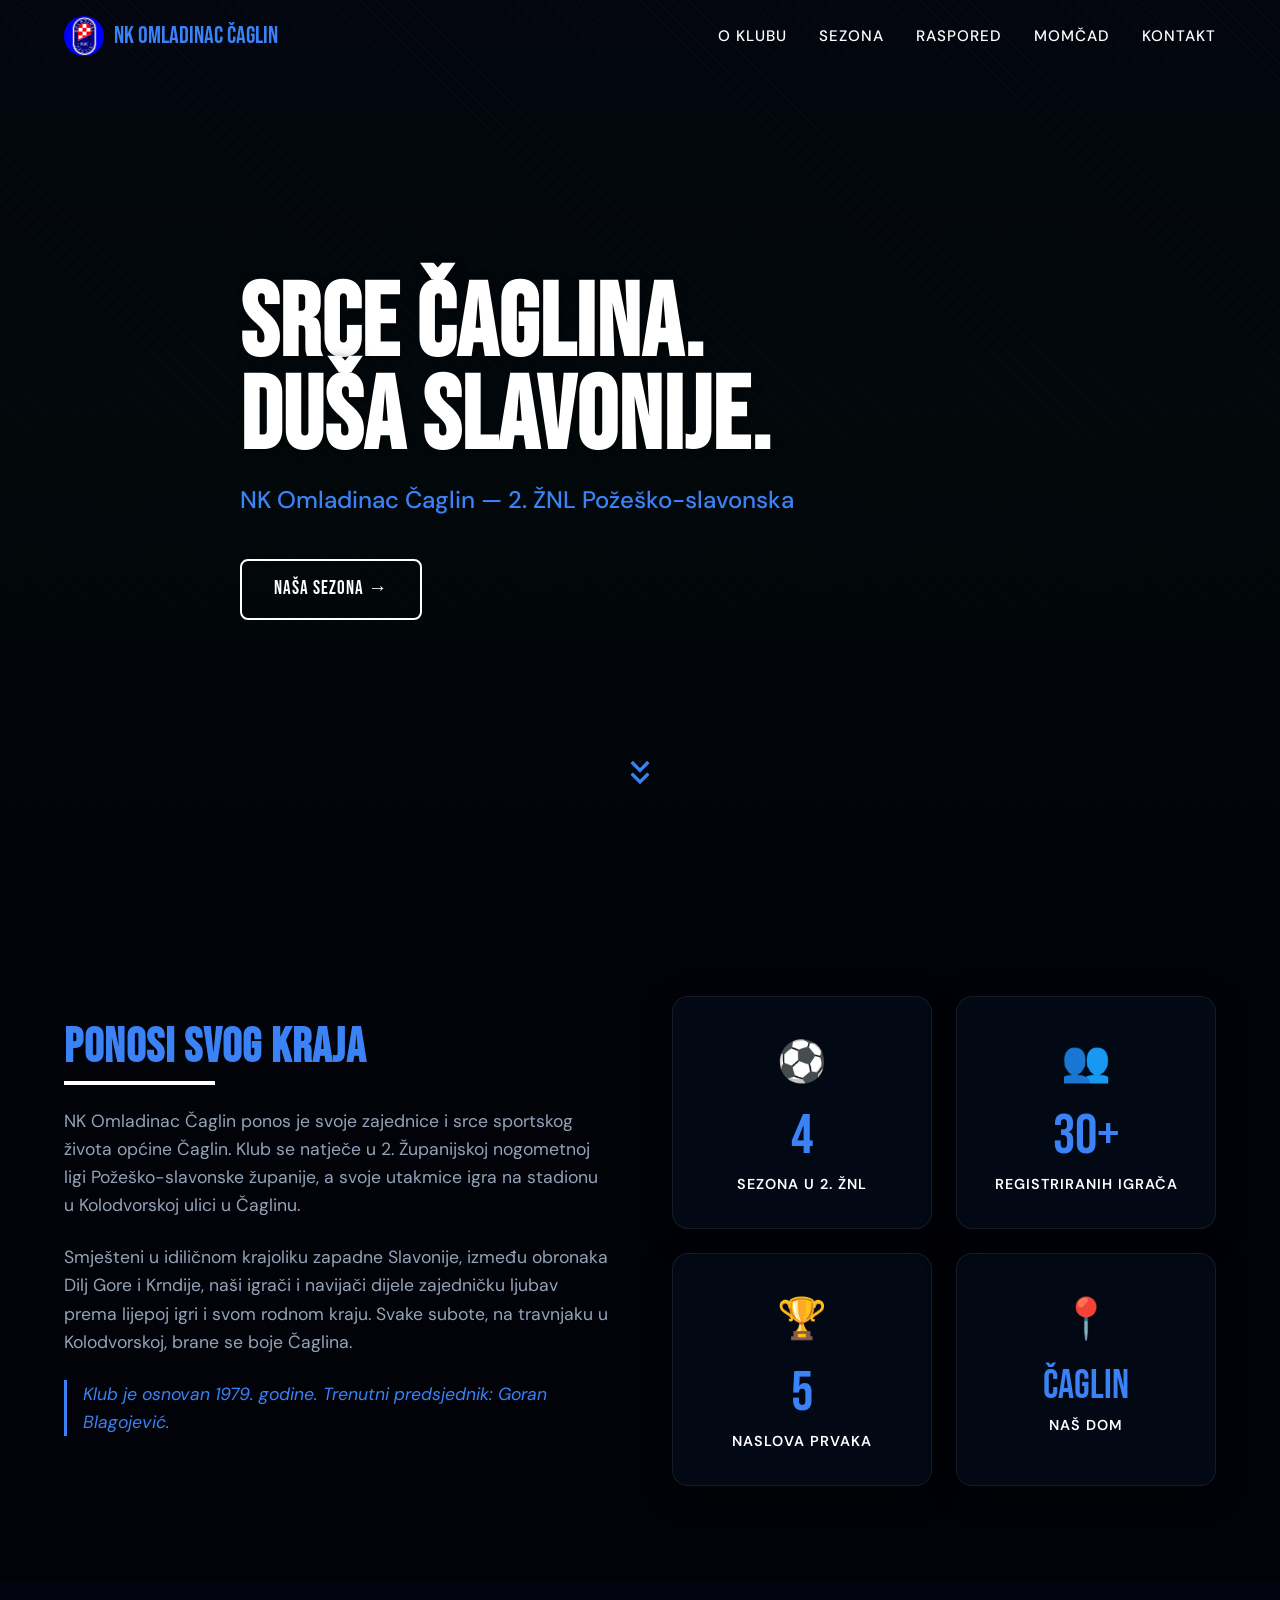
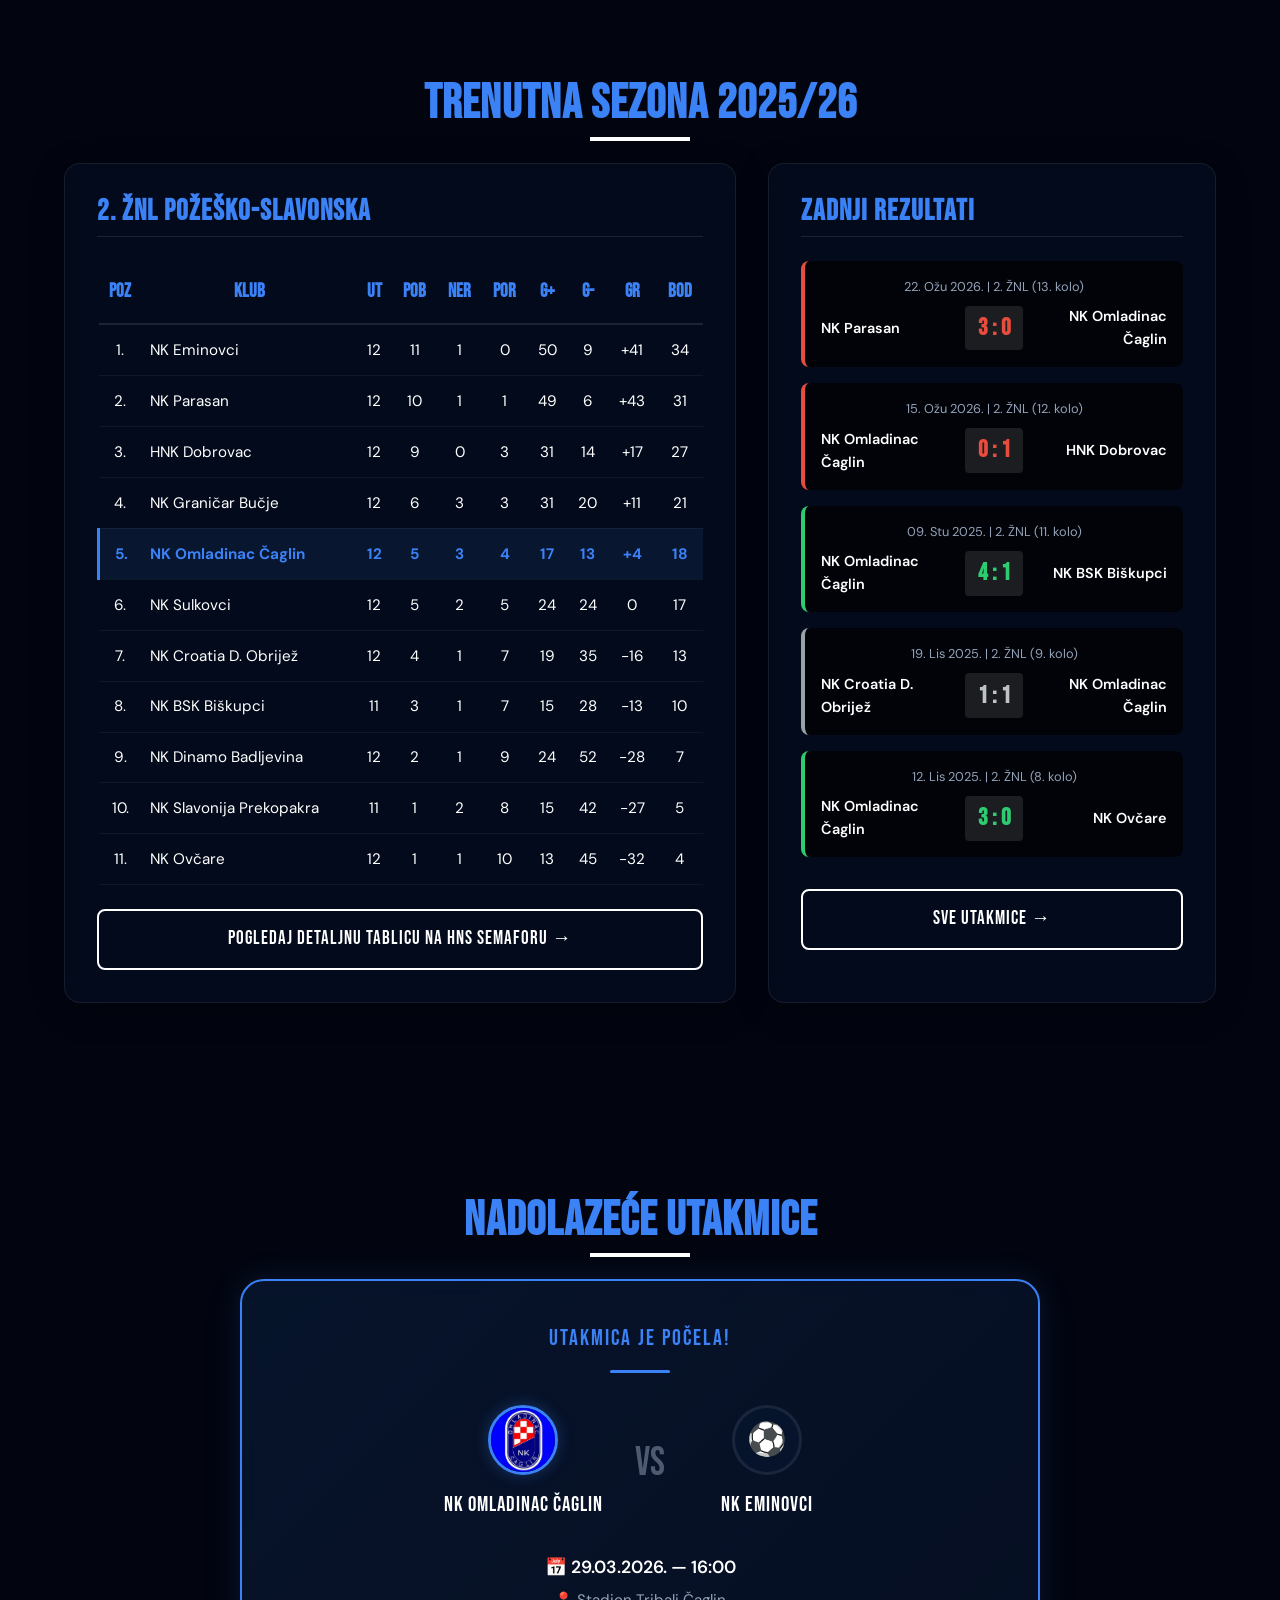
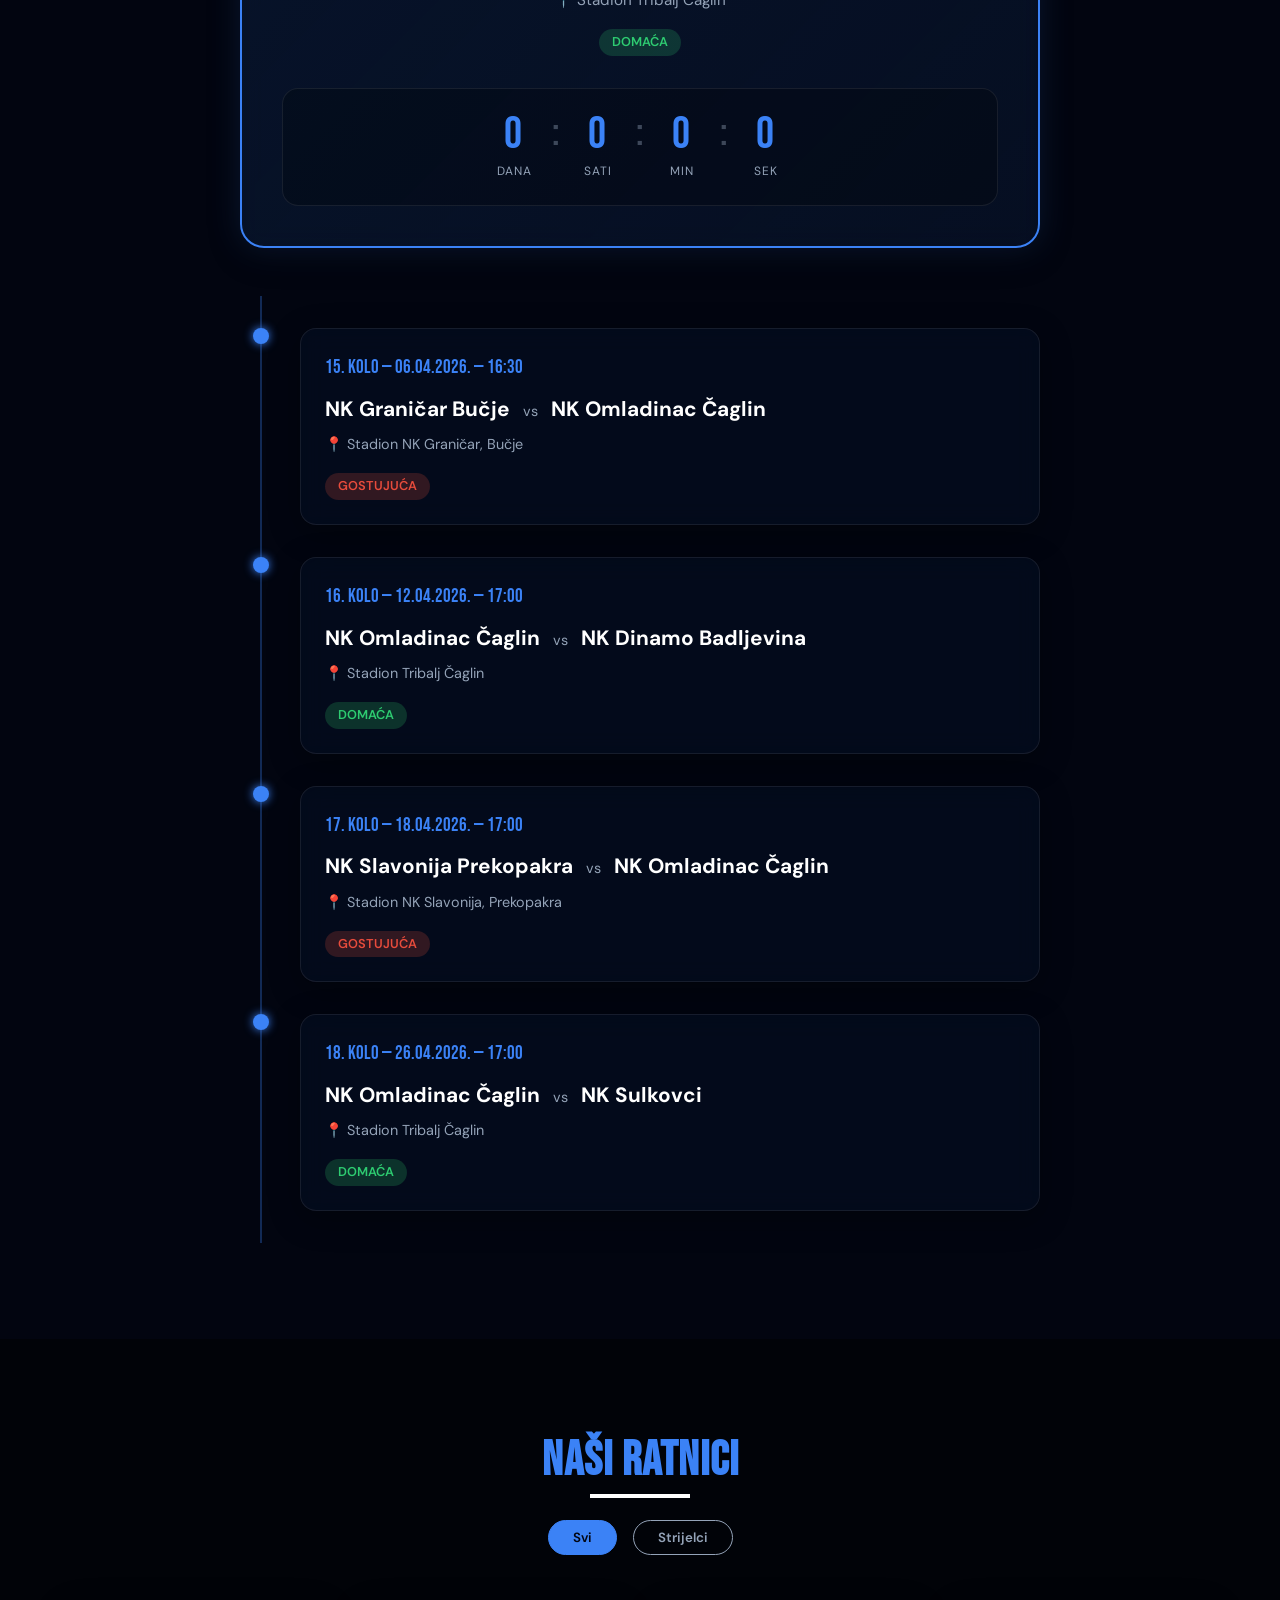
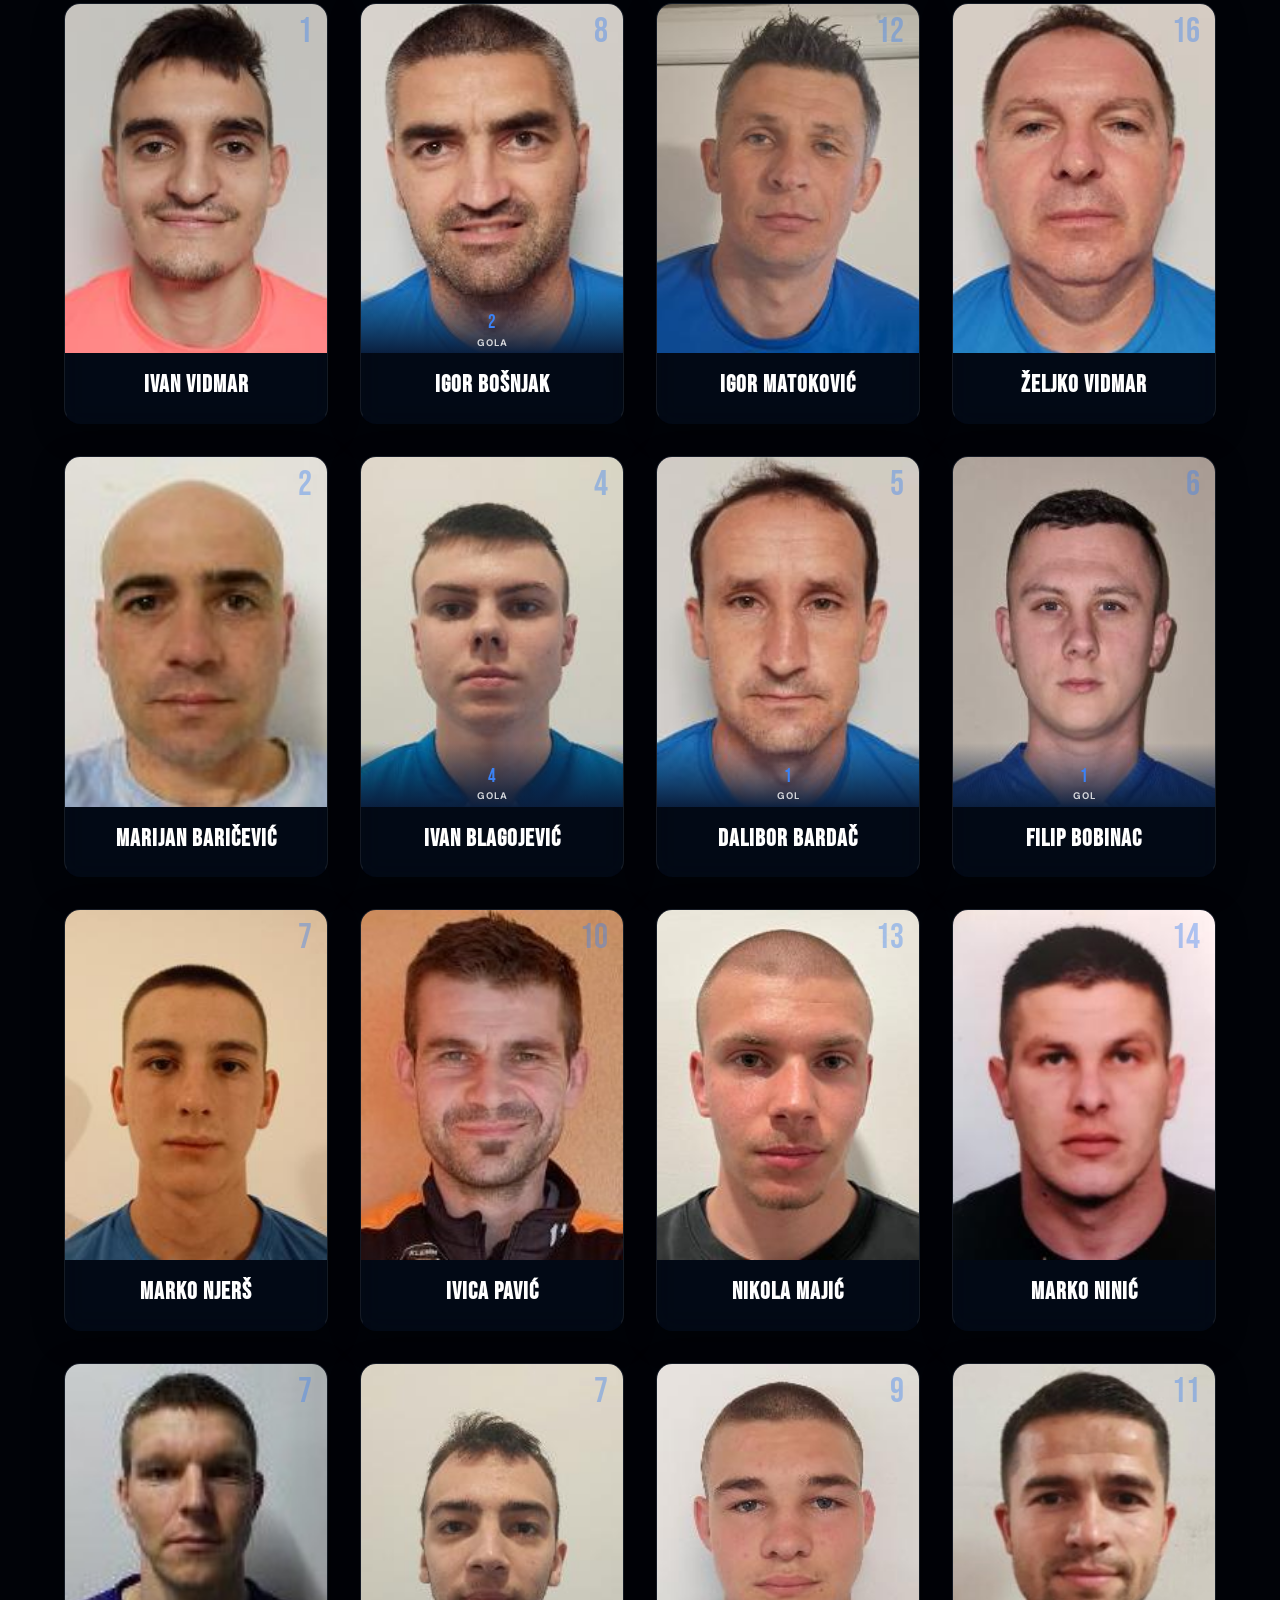
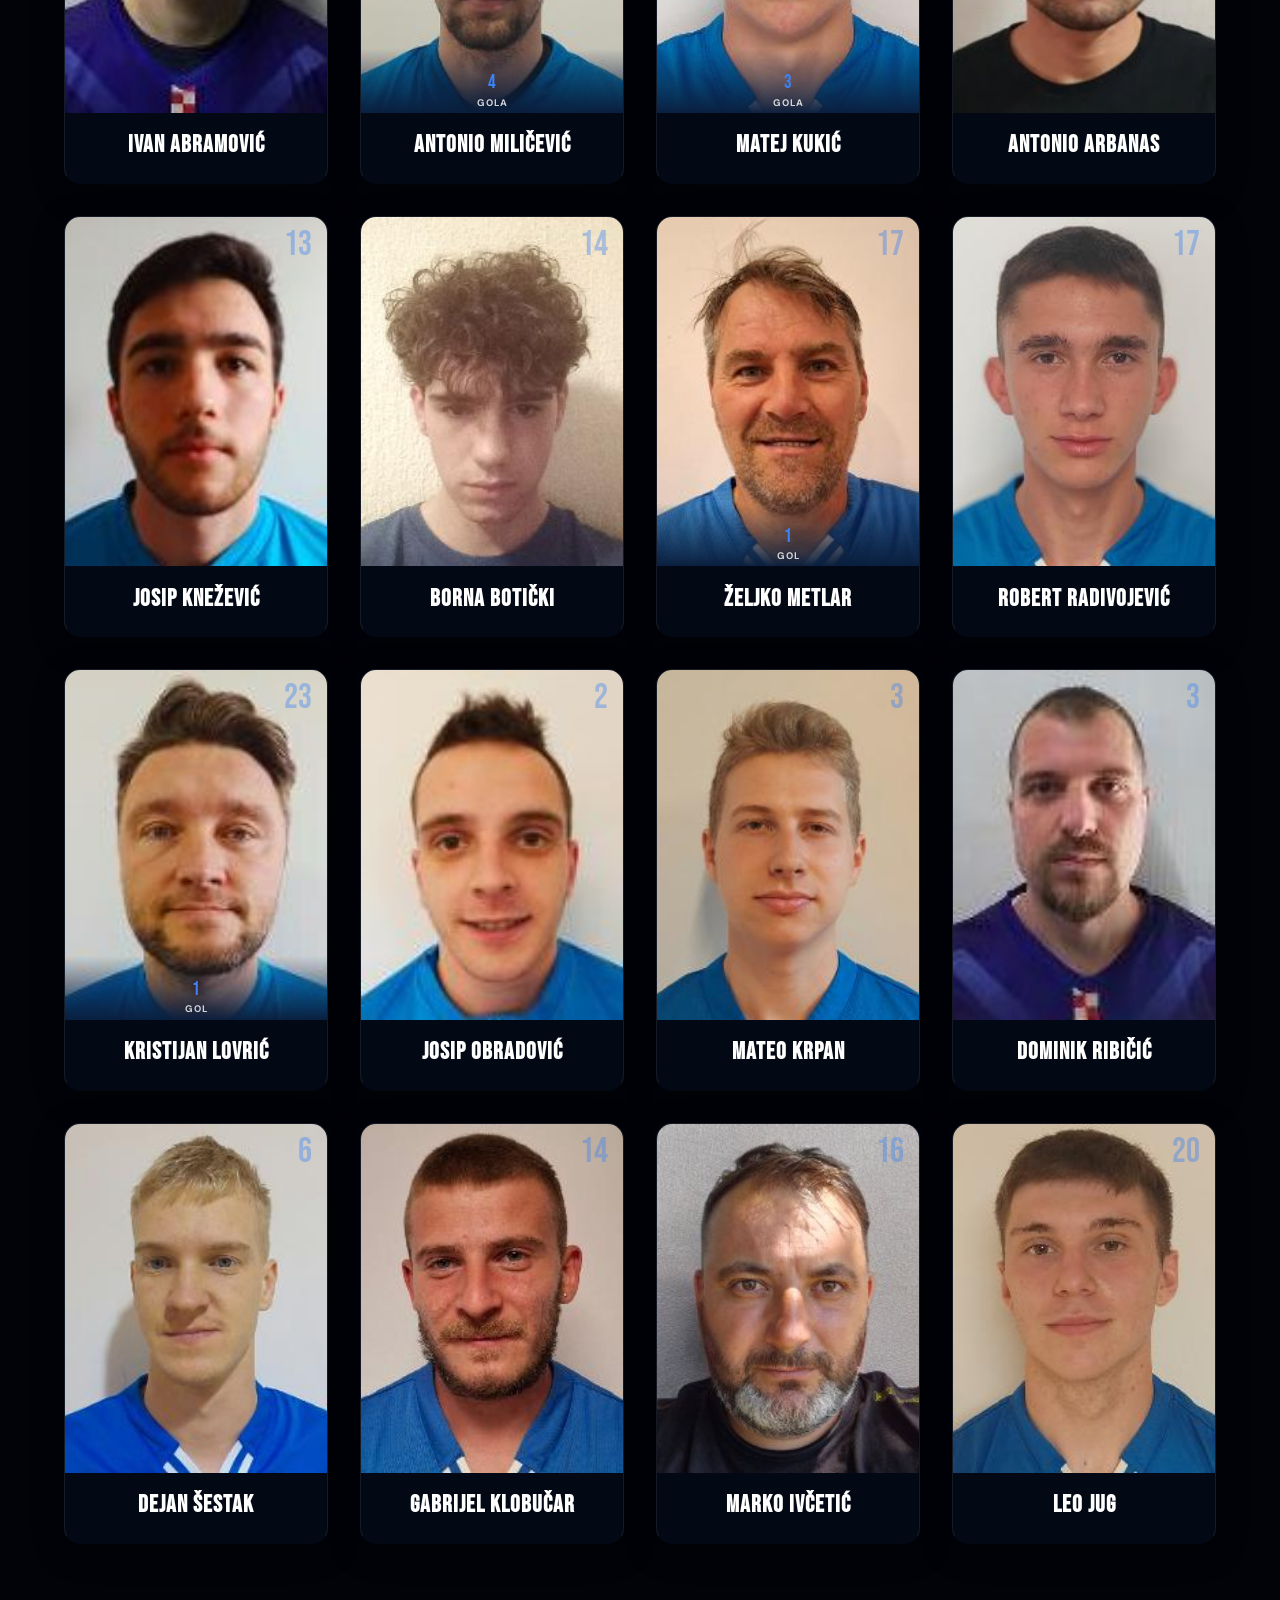
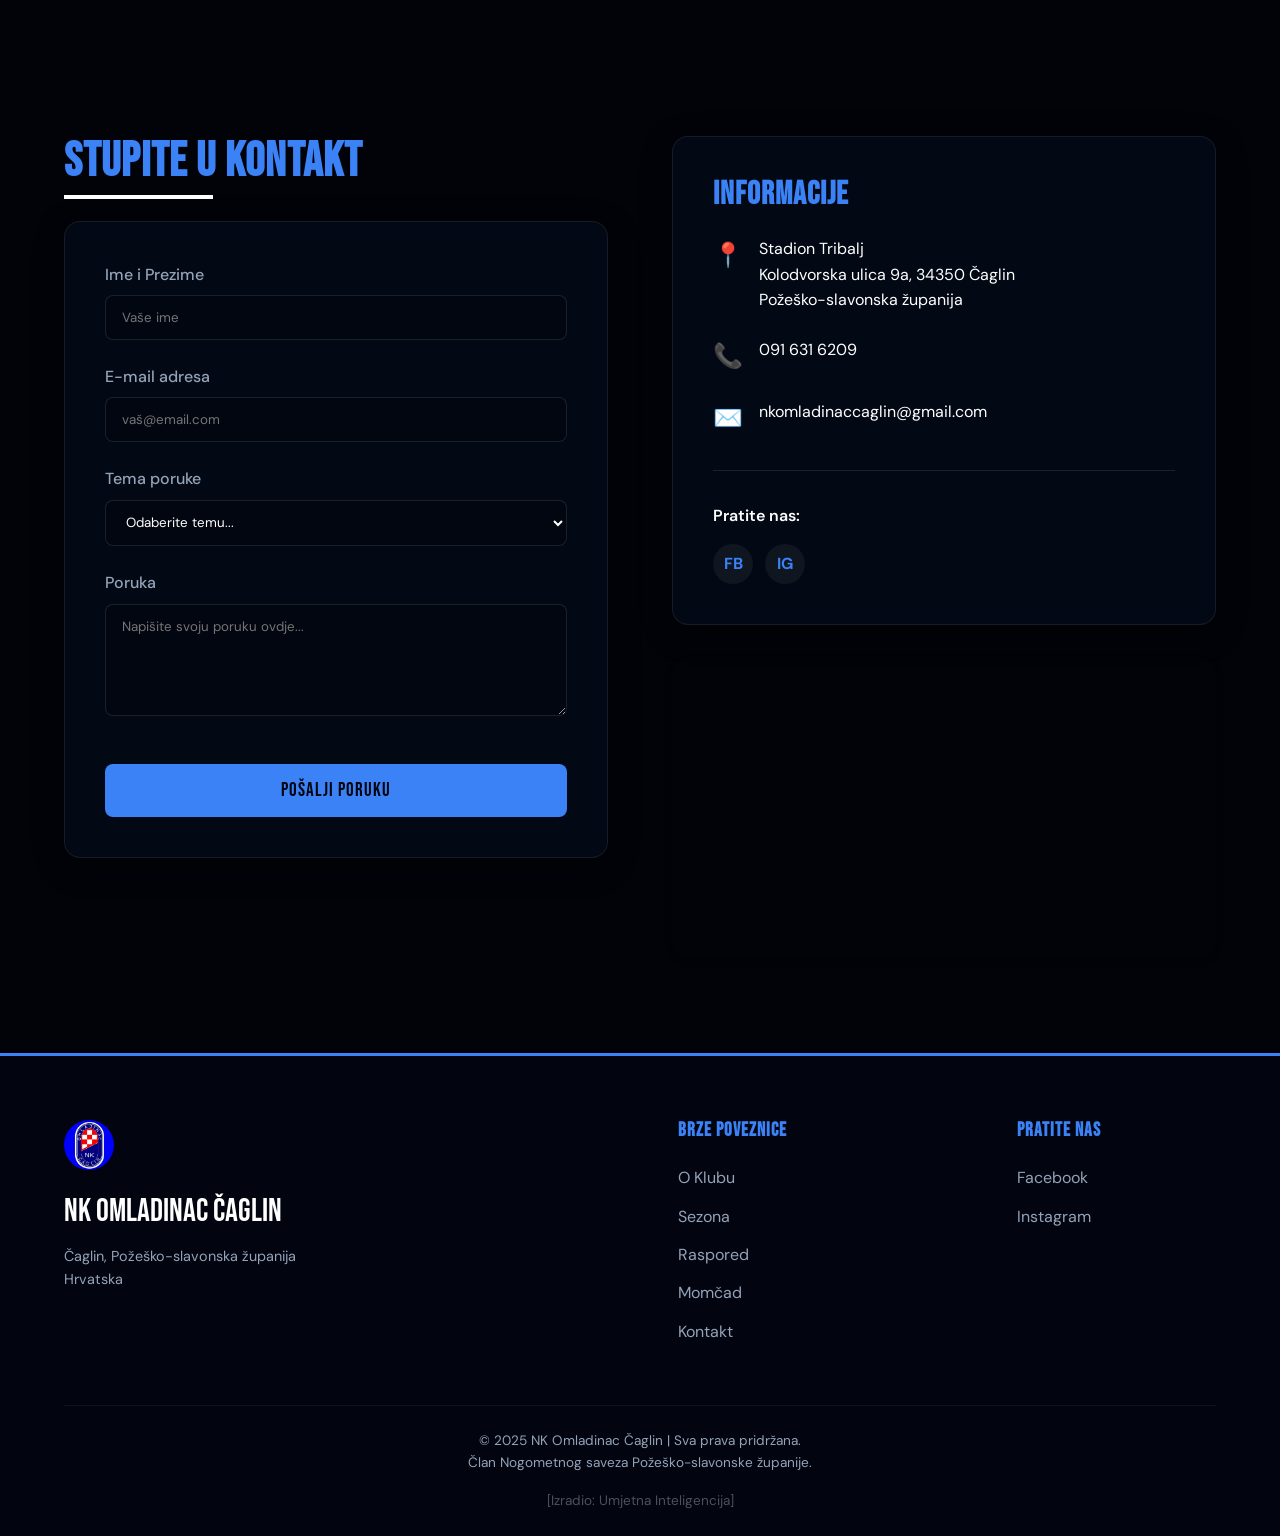
==== index.html @ 75a5a0df "Finalizacija dizajna, navigacije i kontakt forme - Dodan favicon (klupski grb u tabu) - Reorganizira" ====
<!DOCTYPE html>
<html lang="hr">

<head>
    <meta charset="UTF-8">
    <meta name="viewport" content="width=device-width, initial-scale=1.0">
    <title>NK Omladinac Čaglin</title>
    <!-- Favicon — klupski grb -->
    <link rel="icon" type="image/jpeg" href="images/omladinac.jpg">
    <!-- Preconnect for Google Fonts -->
    <link rel="preconnect" href="https://fonts.googleapis.com">
    <link rel="preconnect" href="https://fonts.gstatic.com" crossorigin>
    <link
        href="https://fonts.googleapis.com/css2?family=Bebas+Neue&family=DM+Sans:opsz,wght@9..40,400;9..40,500;9..40,600;9..40,700&display=swap"
        rel="stylesheet">
    <link rel="stylesheet" href="styles.css">
</head>

<body>

    <!-- CSS Loading Animation -->
    <div id="loader" class="loader-container">
        <div class="loader-logo">
            <img src="images/omladinac.jpg" alt="NK Omladinac Čaglin" width="80" height="80"
                style="border-radius: 50%;">
        </div>
        <div class="loader-text">Omladinac Čaglin</div>
    </div>

    <!-- N A V I G A C I J A -->
    <header class="navbar" id="navbar">
        <div class="container nav-container">
            <a href="#" class="logo-link" aria-label="Početna strana">
                <img src="images/omladinac.jpg" alt="NK Omladinac Čaglin" width="40" height="40" class="logo-img">
                <div class="logo-text">NK OMLADINAC ČAGLIN</div>
            </a>

            <button class="hamburger-btn" aria-label="Otvori navigaciju" aria-expanded="false"
                aria-controls="nav-links">
                <span></span>
                <span></span>
                <span></span>
            </button>

            <nav class="nav-links" id="nav-links">
                <a href="#o-klubu">O Klubu</a>
                <a href="#sezona">Sezona</a>
                <a href="#raspored">Raspored</a>
                <a href="#momcad">Momčad</a>
                <a href="#kontakt">Kontakt</a>
            </nav>
        </div>
    </header>

    <main>
        <!-- H E R O  S E K C I J A -->
        <section class="hero" id="top">
            <!-- Alternativa za placeholder fotografije - CSS uzorak -->
            <div class="hero-bg"></div>
            <div class="hero-overlay"></div>

            <div class="container hero-content">
                <h1 class="hero-title">SRCE ČAGLINA.<br>DUŠA SLAVONIJE.</h1>
                <p class="hero-subtitle">NK Omladinac Čaglin — 2. ŽNL Požeško-slavonska</p>
                <div class="hero-buttons">
                    <a href="#sezona" class="btn btn-outline">Naša Sezona &rarr;</a>
                </div>
            </div>

            <!-- Bouncing arrow scroll indicator -->
            <a href="#o-klubu" class="scroll-indicator" aria-label="Prijeđi na sljedeću sekciju">
                <svg viewBox="0 0 24 24" fill="none" stroke="currentColor" stroke-width="2">
                    <path d="M7 13l5 5 5-5M7 6l5 5 5-5" />
                </svg>
            </a>
        </section>

        <!-- O K L U B U -->
        <section class="section about" id="o-klubu">
            <div class="container about-grid">
                <div class="about-text scroll-animate">
                    <h2 class="section-title">Ponosi Svog Kraja</h2>
                    <p>NK Omladinac Čaglin ponos je svoje zajednice i srce sportskog života općine Čaglin. Klub se
                        natječe u 2. Županijskoj nogometnoj ligi Požeško-slavonske županije, a svoje utakmice igra na
                        stadionu u Kolodvorskoj ulici u Čaglinu.</p>
                    <p>Smješteni u idiličnom krajoliku zapadne Slavonije, između obronaka Dilj Gore i Krndije, naši
                        igrači i navijači dijele zajedničku ljubav prema lijepoj igri i svom rodnom kraju. Svake subote,
                        na travnjaku u Kolodvorskoj, brane se boje Čaglina.</p>
                    <p class="about-placeholder-text">Klub je osnovan 1979. godine. Trenutni predsjednik:
                        Goran Blagojević.</p>
                </div>

                <div class="about-stats">
                    <div class="stat-card scroll-animate item-1">
                        <div class="stat-icon">⚽</div>
                        <div class="stat-number" data-target="4">0</div>
                        <div class="stat-label">Sezona u 2. ŽNL</div>
                    </div>
                    <div class="stat-card scroll-animate item-2">
                        <div class="stat-icon">👥</div>
                        <div class="stat-number" data-target="30">0</div>
                        <div class="stat-label">Registriranih igrača</div>
                    </div>
                    <div class="stat-card scroll-animate item-3">
                        <div class="stat-icon">🏆</div>
                        <div class="stat-number" data-target="5">0</div>
                        <div class="stat-label">Naslova prvaka</div>
                    </div>
                    <div class="stat-card scroll-animate item-4">
                        <div class="stat-icon">📍</div>
                        <div class="stat-number text-stat">Čaglin</div>
                        <div class="stat-label">Naš dom</div>
                    </div>
                </div>
            </div>
        </section>

        <!-- T R E N U T N A  S E Z O N A -->
        <section class="section season" id="sezona">
            <div class="container">
                <h2 class="section-title center-title scroll-animate">Trenutna Sezona 2025/26</h2>

                <div class="season-panels">
                    <!-- Tablica -->
                    <div class="panel table-panel scroll-animate">
                        <h3 class="panel-title">2. ŽNL Požeško-slavonska</h3>
                        <div class="table-responsive">
                            <table class="league-table">
                                <thead>
                                    <tr>
                                        <th>Poz</th>
                                        <th>Klub</th>
                                        <th>Ut</th>
                                        <th>Pob</th>
                                        <th>Ner</th>
                                        <th>Por</th>
                                        <th>G+</th>
                                        <th>G-</th>
                                        <th>GR</th>
                                        <th>Bod</th>
                                    </tr>
                                </thead>
                                <tbody>
                                    <tr>
                                        <td>1.</td>
                                        <td>NK Eminovci</td>
                                        <td>12</td>
                                        <td>11</td>
                                        <td>1</td>
                                        <td>0</td>
                                        <td>50</td>
                                        <td>9</td>
                                        <td>+41</td>
                                        <td>34</td>
                                    </tr>
                                    <tr>
                                        <td>2.</td>
                                        <td>NK Parasan</td>
                                        <td>12</td>
                                        <td>10</td>
                                        <td>1</td>
                                        <td>1</td>
                                        <td>49</td>
                                        <td>6</td>
                                        <td>+43</td>
                                        <td>31</td>
                                    </tr>
                                    <tr>
                                        <td>3.</td>
                                        <td>HNK Dobrovac</td>
                                        <td>12</td>
                                        <td>9</td>
                                        <td>0</td>
                                        <td>3</td>
                                        <td>31</td>
                                        <td>14</td>
                                        <td>+17</td>
                                        <td>27</td>
                                    </tr>
                                    <tr>
                                        <td>4.</td>
                                        <td>NK Graničar Bučje</td>
                                        <td>12</td>
                                        <td>6</td>
                                        <td>3</td>
                                        <td>3</td>
                                        <td>31</td>
                                        <td>20</td>
                                        <td>+11</td>
                                        <td>21</td>
                                    </tr>
                                    <tr class="highlight-row">
                                        <td>5.</td>
                                        <td><b>NK Omladinac Čaglin</b></td>
                                        <td>12</td>
                                        <td>5</td>
                                        <td>3</td>
                                        <td>4</td>
                                        <td>17</td>
                                        <td>13</td>
                                        <td>+4</td>
                                        <td>18</td>
                                    </tr>
                                    <tr>
                                        <td>6.</td>
                                        <td>NK Sulkovci</td>
                                        <td>12</td>
                                        <td>5</td>
                                        <td>2</td>
                                        <td>5</td>
                                        <td>24</td>
                                        <td>24</td>
                                        <td>0</td>
                                        <td>17</td>
                                    </tr>
                                    <tr>
                                        <td>7.</td>
                                        <td>NK Croatia D. Obrijež</td>
                                        <td>12</td>
                                        <td>4</td>
                                        <td>1</td>
                                        <td>7</td>
                                        <td>19</td>
                                        <td>35</td>
                                        <td>-16</td>
                                        <td>13</td>
                                    </tr>
                                    <tr>
                                        <td>8.</td>
                                        <td>NK BSK Biškupci</td>
                                        <td>11</td>
                                        <td>3</td>
                                        <td>1</td>
                                        <td>7</td>
                                        <td>15</td>
                                        <td>28</td>
                                        <td>-13</td>
                                        <td>10</td>
                                    </tr>
                                    <tr>
                                        <td>9.</td>
                                        <td>NK Dinamo Badljevina</td>
                                        <td>12</td>
                                        <td>2</td>
                                        <td>1</td>
                                        <td>9</td>
                                        <td>24</td>
                                        <td>52</td>
                                        <td>-28</td>
                                        <td>7</td>
                                    </tr>
                                    <tr>
                                        <td>10.</td>
                                        <td>NK Slavonija Prekopakra</td>
                                        <td>11</td>
                                        <td>1</td>
                                        <td>2</td>
                                        <td>8</td>
                                        <td>15</td>
                                        <td>42</td>
                                        <td>-27</td>
                                        <td>5</td>
                                    </tr>
                                    <tr>
                                        <td>11.</td>
                                        <td>NK Ovčare</td>
                                        <td>12</td>
                                        <td>1</td>
                                        <td>1</td>
                                        <td>10</td>
                                        <td>13</td>
                                        <td>45</td>
                                        <td>-32</td>
                                        <td>4</td>
                                    </tr>
                                </tbody>
                            </table>
                        </div>
                        <a href="https://hns-cff.hr" target="_blank" rel="noopener noreferrer"
                            class="btn btn-outline table-cta">Pogledaj detaljnu tablicu na HNS Semaforu &rarr;</a>
                    </div>

                    <!-- Zadnji rezultati -->
                    <div class="panel results-panel scroll-animate delay-1">
                        <h3 class="panel-title">Zadnji Rezultati</h3>

                        <div class="match-card result-loss">
                            <div class="match-date">22. Ožu 2026. | 2. ŽNL (13. kolo)</div>
                            <div class="match-teams">
                                <span class="team">NK Parasan</span>
                                <span class="score loss-score">3 : 0</span>
                                <span class="team text-right">NK Omladinac Čaglin</span>
                            </div>
                        </div>

                        <div class="match-card result-loss">
                            <div class="match-date">15. Ožu 2026. | 2. ŽNL (12. kolo)</div>
                            <div class="match-teams">
                                <span class="team">NK Omladinac Čaglin</span>
                                <span class="score loss-score">0 : 1</span>
                                <span class="team text-right">HNK Dobrovac</span>
                            </div>
                        </div>

                        <div class="match-card result-win">
                            <div class="match-date">09. Stu 2025. | 2. ŽNL (11. kolo)</div>
                            <div class="match-teams">
                                <span class="team">NK Omladinac Čaglin</span>
                                <span class="score win-score">4 : 1</span>
                                <span class="team text-right">NK BSK Biškupci</span>
                            </div>
                        </div>

                        <div class="match-card result-draw">
                            <div class="match-date">19. Lis 2025. | 2. ŽNL (9. kolo)</div>
                            <div class="match-teams">
                                <span class="team">NK Croatia D. Obrijež</span>
                                <span class="score draw-score">1 : 1</span>
                                <span class="team text-right">NK Omladinac Čaglin</span>
                            </div>
                        </div>

                        <div class="match-card result-win">
                            <div class="match-date">12. Lis 2025. | 2. ŽNL (8. kolo)</div>
                            <div class="match-teams">
                                <span class="team">NK Omladinac Čaglin</span>
                                <span class="score win-score">3 : 0</span>
                                <span class="team text-right">NK Ovčare</span>
                            </div>
                        </div>

                        <a href="https://semafor.hns.family/klubovi/660/nk-omladinac-caglin/" target="_blank"
                            class="btn btn-outline" style="width: 100%; text-align: center; margin-top:1rem;">Sve
                            utakmice →</a>
                    </div>

                </div>
            </div>
            </div>
        </section>

        <!-- R A S P O R E D  U T A K M I C A -->
        <section class="section schedule" id="raspored">
            <div class="container">
                <h2 class="section-title center-title scroll-animate">Nadolazeće Utakmice</h2>

                <!-- Sljedeća utakmica — istaknuta kartica -->
                <div class="next-match-card scroll-animate">
                    <div class="next-match-label">Sljedeća Utakmica — 14. kolo</div>
                    <div class="next-match-teams">
                        <div class="next-match-team">
                            <img src="images/omladinac.jpg" alt="NK Omladinac Čaglin" class="next-match-crest">
                            <span>NK Omladinac Čaglin</span>
                        </div>
                        <div class="next-match-vs">VS</div>
                        <div class="next-match-team">
                            <div class="next-match-crest-placeholder">⚽</div>
                            <span>NK Eminovci</span>
                        </div>
                    </div>
                    <div class="next-match-info">
                        <div class="next-match-datetime">📅 29.03.2026. — 16:00</div>
                        <div class="next-match-venue">📍 Stadion Tribalj Čaglin</div>
                        <span class="match-tag tag-home">Domaća</span>
                    </div>
                    <div class="countdown" id="countdown">
                        <div class="countdown-unit">
                            <span class="countdown-num" id="cd-days">--</span>
                            <span class="countdown-label">Dana</span>
                        </div>
                        <div class="countdown-sep">:</div>
                        <div class="countdown-unit">
                            <span class="countdown-num" id="cd-hours">--</span>
                            <span class="countdown-label">Sati</span>
                        </div>
                        <div class="countdown-sep">:</div>
                        <div class="countdown-unit">
                            <span class="countdown-num" id="cd-mins">--</span>
                            <span class="countdown-label">Min</span>
                        </div>
                        <div class="countdown-sep">:</div>
                        <div class="countdown-unit">
                            <span class="countdown-num" id="cd-secs">--</span>
                            <span class="countdown-label">Sek</span>
                        </div>
                    </div>
                </div>

                <!-- Ostale nadolazeće utakmice -->
                <div class="timeline scroll-animate delay-1">
                    <div class="timeline-item">
                        <div class="timeline-dot"></div>
                        <div class="timeline-content">
                            <div class="match-time">15. kolo — 06.04.2026. — 16:30</div>
                            <div class="match-teams-title">NK Graničar Bučje <span class="vs">vs</span> NK Omladinac
                                Čaglin</div>
                            <div class="match-location">📍 Stadion NK Graničar, Bučje</div>
                            <span class="match-tag tag-away">Gostujuća</span>
                        </div>
                    </div>

                    <div class="timeline-item">
                        <div class="timeline-dot"></div>
                        <div class="timeline-content">
                            <div class="match-time">16. kolo — 12.04.2026. — 17:00</div>
                            <div class="match-teams-title">NK Omladinac Čaglin <span class="vs">vs</span> NK Dinamo
                                Badljevina</div>
                            <div class="match-location">📍 Stadion Tribalj Čaglin</div>
                            <span class="match-tag tag-home">Domaća</span>
                        </div>
                    </div>

                    <div class="timeline-item">
                        <div class="timeline-dot"></div>
                        <div class="timeline-content">
                            <div class="match-time">17. kolo — 18.04.2026. — 17:00</div>
                            <div class="match-teams-title">NK Slavonija Prekopakra <span class="vs">vs</span> NK
                                Omladinac Čaglin</div>
                            <div class="match-location">📍 Stadion NK Slavonija, Prekopakra</div>
                            <span class="match-tag tag-away">Gostujuća</span>
                        </div>
                    </div>

                    <div class="timeline-item">
                        <div class="timeline-dot"></div>
                        <div class="timeline-content">
                            <div class="match-time">18. kolo — 26.04.2026. — 17:00</div>
                            <div class="match-teams-title">NK Omladinac Čaglin <span class="vs">vs</span> NK Sulkovci
                            </div>
                            <div class="match-location">📍 Stadion Tribalj Čaglin</div>
                            <span class="match-tag tag-home">Domaća</span>
                        </div>
                    </div>
                </div>
            </div>
        </section>

        <!-- M O M Č A D -->
        <section class="section team" id="momcad">
            <div class="container">
                <h2 class="section-title center-title scroll-animate">Naši Ratnici</h2>

                <div class="team-filters scroll-animate">
                    <button class="filter-btn active" data-filter="all">Svi</button>
                    <button class="filter-btn" data-filter="strijelci">Strijelci</button>
                </div>

                <div class="team-grid" id="team-grid">
                    <!-- Dinamično generirano preko JS-a da se popuni placeholderima -->
                </div>
            </div>
        </section>

        <!-- K O N T A K T -->
        <section class="section contact" id="kontakt">
            <div class="container">
                <div class="contact-grid">
                    <div class="contact-form-col scroll-animate">
                        <h2 class="section-title">Stupite u Kontakt</h2>
                        <form class="contact-form" action="https://formsubmit.co/nkomladinaccaglin@gmail.com"
                            method="POST">
                            <!-- FormSubmit Konfiguracija -->
                            <input type="hidden" name="_captcha" value="false">
                            <input type="hidden" name="_next"
                                value="https://dlukas99.github.io/omladinac-web/hvala.html">
                            <input type="hidden" name="_template" value="table">
                            <input type="hidden" name="_subject" value="Nova poruka s web stranice NK Omladinac">

                            <div class="form-group">
                                <label for="name">Ime i Prezime</label>
                                <input type="text" id="name" name="ime_prezime" placeholder="Vaše ime" required>
                            </div>
                            <div class="form-group">
                                <label for="email">E-mail adresa</label>
                                <input type="email" id="email" name="email" placeholder="vaš@email.com" required>
                            </div>
                            <div class="form-group">
                                <label for="subject">Tema poruke</label>
                                <select id="subject" name="tema" required>
                                    <option value="" disabled selected>Odaberite temu...</option>
                                    <option value="upis">Upis u klub</option>
                                    <option value="sponzorstvo">Sponzorstvo</option>
                                    <option value="informacije">Informacije</option>
                                    <option value="ostalo">Ostalo</option>
                                </select>
                            </div>
                            <div class="form-group">
                                <label for="message">Poruka</label>
                                <textarea id="message" name="poruka" rows="5"
                                    placeholder="Napišite svoju poruku ovdje..." required></textarea>
                            </div>
                            <button type="submit" class="btn btn-primary">Pošalji poruku</button>
                        </form>
                    </div>

                    <div class="contact-info-col scroll-animate delay-1">
                        <div class="info-card">
                            <h3>Informacije</h3>
                            <ul>
                                <li>
                                    <span class="info-icon">📍</span>
                                    <span>Stadion Tribalj<br>Kolodvorska ulica 9a, 34350 Čaglin<br>Požeško-slavonska
                                        županija</span>
                                </li>
                                <li>
                                    <span class="info-icon">📞</span>
                                    <span>091 631 6209</span>
                                </li>
                                <li>
                                    <span class="info-icon">✉️</span>
                                    <span>nkomladinaccaglin@gmail.com</span>
                                </li>
                            </ul>

                            <div class="social-links">
                                <p>Pratite nas:</p>
                                <a href="https://www.facebook.com/nkomladinaccg" target="_blank"
                                    rel="noopener noreferrer" aria-label="Facebook">FB</a>
                                <a href="https://www.instagram.com/nk.omladinac.caglin/" target="_blank"
                                    rel="noopener noreferrer" aria-label="Instagram">IG</a>
                            </div>
                        </div>

                        <div class="map-container">
                            <!-- Lat/Lng: 45.3158, 17.9903 -->
                            <iframe
                                src="https://www.google.com/maps/embed?pb=!1m18!1m12!1m3!1d11234.331289139363!2d17.9803!3d45.3158!2m3!1f0!2f0!3f0!3m2!1i1024!2i768!4f13.1!3m3!1m2!1s0x475ce30616b7617b%3A0x6bba3bf9de71f652!2s%C4%8Caglin!5e0!3m2!1sen!2shr!4v1700000000000!5m2!1sen!2shr"
                                width="100%" height="100%" style="border:0;" allowfullscreen="" loading="lazy"
                                referrerpolicy="no-referrer-when-downgrade" title="Karta Čaglina">
                            </iframe>
                        </div>
                    </div>
                </div>
            </div>
        </section>
    </main>

    <!-- F O O T E R -->
    <footer class="footer">
        <div class="container footer-grid">
            <div class="footer-brand">
                <img src="images/omladinac.jpg" alt="NK Omladinac Čaglin" width="50" height="50"
                    style="border-radius: 50%;">
                <div class="footer-title">NK Omladinac Čaglin</div>
                <p>Čaglin, Požeško-slavonska županija<br>Hrvatska</p>
            </div>

            <div class="footer-links">
                <div class="footer-col">
                    <h4>Brze poveznice</h4>
                    <ul>
                        <li><a href="#o-klubu">O Klubu</a></li>
                        <li><a href="#sezona">Sezona</a></li>
                        <li><a href="#raspored">Raspored</a></li>
                        <li><a href="#momcad">Momčad</a></li>
                        <li><a href="#kontakt">Kontakt</a></li>
                    </ul>
                </div>
                <div class="footer-col">
                    <h4>Pratite nas</h4>
                    <ul>
                        <li><a href="https://www.facebook.com/nkomladinaccg" target="_blank"
                                rel="noopener noreferrer">Facebook</a></li>
                        <li><a href="https://www.instagram.com/nk.omladinac.caglin/" target="_blank"
                                rel="noopener noreferrer">Instagram</a></li>
                    </ul>
                </div>
            </div>
        </div>
        <div class="container footer-bottom">
            <p>&copy; 2025 NK Omladinac Čaglin | Sva prava pridržana.</p>
            <p>Član Nogometnog saveza Požeško-slavonske županije.</p>
            <p class="designer">[Izradio: Umjetna Inteligencija]</p>
        </div>
    </footer>

    <script src="script.js"></script>
</body>

</html>
---- styles.css ----
:root {
    --col-primary: #0a1e3d;
    --col-primary-dark: #020510;
    --col-accent: #3b82f6;
    --col-accent-hover: #60a5fa;
    --col-text: #ffffff;
    --col-text-muted: #94a3b8;
    --col-bg: #010308;

    /* Premium Glassmorphism Variables */
    --col-surface: rgba(10, 30, 61, 0.25);
    --col-surface-hover: rgba(10, 30, 61, 0.45);
    --col-surface-border: rgba(255, 255, 255, 0.08);
    --col-glass-light: rgba(255, 255, 255, 0.03);
    --backdrop-blur: blur(12px);

    --font-heading: 'Bebas Neue', sans-serif;
    --font-body: 'DM Sans', sans-serif;

    --space-xs: 0.5rem;
    --space-sm: 1rem;
    --space-md: 2rem;
    --space-lg: 4rem;
    --space-xl: 6rem;

    --radius-sm: 8px;
    --radius-md: 16px;
    --radius-lg: 24px;

    --shadow-sm: 0 4px 6px rgba(0, 0, 0, 0.3);
    --shadow-md: 0 10px 20px rgba(0, 0, 0, 0.5);
    --shadow-glass: 0 8px 32px 0 rgba(0, 0, 0, 0.3);
    --shadow-gold: 0 0 20px rgba(59, 130, 246, 0.4);
    --shadow-glow: 0 0 15px rgba(10, 30, 61, 0.6);

    --transition-fast: 0.3s ease;
    --transition-medium: 0.5s cubic-bezier(0.16, 1, 0.3, 1);
}

/* ==========================================================================
   OSNOVNI STILOVI (RESET)
   ========================================================================== */
* {
    margin: 0;
    padding: 0;
    box-sizing: border-box;
}

html {
    scroll-behavior: smooth;
}

body {
    font-family: var(--font-body);
    background-color: var(--col-bg);
    color: var(--col-text);
    line-height: 1.6;
    overflow-x: hidden;
}

h1,
h2,
h3,
h4,
.bebas {
    font-family: var(--font-heading);
    letter-spacing: 1px;
    line-height: 1.1;
    text-transform: uppercase;
}

a {
    color: var(--col-accent);
    text-decoration: none;
    transition: color var(--transition-fast);
}

a:hover {
    color: var(--col-accent-hover);
}

ul {
    list-style: none;
}

img,
svg {
    max-width: 100%;
    display: block;
}

.container {
    width: 90%;
    max-width: 1200px;
    margin: 0 auto;
}

.section {
    padding: var(--space-xl) 0;
}

.section-title {
    font-size: 3rem;
    color: var(--col-accent);
    margin-bottom: var(--space-md);
    position: relative;
    display: inline-block;
}

.section-title::after {
    content: '';
    position: absolute;
    bottom: -10px;
    left: 0;
    width: 50%;
    height: 4px;
    background-color: var(--col-text);
}

.center-title {
    text-align: center;
    display: block;
}

.center-title::after {
    left: 50%;
    transform: translateX(-50%);
    width: 100px;
}

/* ==========================================================================
   LOADING ANIMACIJA
   ========================================================================== */
.loader-container {
    position: fixed;
    inset: 0;
    background-color: var(--col-primary-dark);
    z-index: 9999;
    display: flex;
    flex-direction: column;
    justify-content: center;
    align-items: center;
    transition: opacity 0.5s ease, visibility 0.5s ease;
}

.loader-logo {
    animation: pulse 1.5s infinite alternate;
}

.loader-text {
    font-family: var(--font-heading);
    color: var(--col-accent);
    font-size: 2rem;
    margin-top: 1rem;
    letter-spacing: 2px;
}

@keyframes pulse {
    0% {
        transform: scale(0.9);
        opacity: 0.8;
        filter: drop-shadow(0 0 10px var(--col-accent));
    }

    100% {
        transform: scale(1.1);
        opacity: 1;
        filter: drop-shadow(0 0 20px var(--col-accent));
    }
}

/* ==========================================================================
   GUMBI (BUTTONS)
   ========================================================================== */
.btn {
    display: inline-flex;
    align-items: center;
    justify-content: center;
    padding: 0.8rem 2rem;
    font-family: var(--font-heading);
    font-size: 1.2rem;
    border-radius: var(--radius-sm);
    cursor: pointer;
    transition: all var(--transition-fast);
    border: 2px solid transparent;
    text-transform: uppercase;
    letter-spacing: 1px;
}

.btn-primary {
    background-color: var(--col-accent);
    color: var(--col-primary-dark);
}

.btn-primary:hover {
    background-color: var(--col-accent-hover);
    transform: translateY(-3px);
    box-shadow: var(--shadow-gold);
}

.btn-outline {
    background-color: transparent;
    border-color: var(--col-text);
    color: var(--col-text);
}

.btn-outline:hover {
    background-color: rgba(255, 255, 255, 0.1);
    border-color: var(--col-accent);
    color: var(--col-accent);
    transform: translateY(-3px);
}

/* ==========================================================================
   NAVIGACIJA
   ========================================================================== */
.navbar {
    position: fixed;
    top: 0;
    left: 0;
    width: 100%;
    z-index: 1000;
    padding: 1rem 0;
    transition: all 0.3s ease;
}

.navbar.scrolled {
    background-color: var(--col-surface-hover);
    backdrop-filter: var(--backdrop-blur);
    border-bottom: 1px solid var(--col-surface-border);
    padding: 0.5rem 0;
    box-shadow: var(--shadow-glass);
}

.nav-container {
    display: flex;
    justify-content: space-between;
    align-items: center;
}

.logo-link {
    display: flex;
    align-items: center;
    gap: 10px;
}

.logo-img {
    border-radius: 50%;
    object-fit: cover;
}

.logo-text {
    font-family: var(--font-heading);
    font-size: 1.5rem;
    color: var(--col-accent);
}

.nav-links {
    display: flex;
    align-items: center;
    gap: 2rem;
}

.nav-links a {
    color: var(--col-text);
    font-weight: 500;
    font-size: 0.95rem;
    position: relative;
    text-transform: uppercase;
    letter-spacing: 1px;
}

.nav-links a::after {
    content: '';
    position: absolute;
    bottom: -5px;
    left: 0;
    width: 0;
    height: 2px;
    background-color: var(--col-accent);
    transition: width var(--transition-fast);
}

.nav-links a:hover::after,
.nav-links a.active::after {
    width: 100%;
}



.hamburger-btn {
    display: none;
    background: none;
    border: none;
    cursor: pointer;
    z-index: 1001;
}

.hamburger-btn span {
    display: block;
    width: 30px;
    height: 3px;
    background-color: var(--col-accent);
    margin: 6px 0;
    transition: 0.3s;
}

/* ==========================================================================
   HERO SEKCIJA
   ========================================================================== */
.hero {
    height: 100vh;
    min-height: 600px;
    position: relative;
    display: flex;
    align-items: center;
    clip-path: polygon(0 0, 100% 0, 100% 90%, 0 100%);
    overflow: hidden;
}

.hero-bg {
    position: absolute;
    inset: 0;
    background: radial-gradient(circle at 50% 30%, var(--col-primary) 0%, var(--col-primary-dark) 80%);
    background-image: repeating-linear-gradient(45deg, rgba(255, 255, 255, 0.02) 0, rgba(255, 255, 255, 0.02) 1px, transparent 1px, transparent 10px);
    background-color: var(--col-primary-dark);
    z-index: 1;
    transform: scale(1.1);
    /* Za paralaksu */
}

.hero-overlay {
    position: absolute;
    inset: 0;
    background: linear-gradient(to bottom, rgba(2, 11, 5, 0.1) 0%, rgba(2, 11, 5, 0.5) 50%, var(--col-bg) 100%);
    z-index: 2;
}

.hero-content {
    position: relative;
    z-index: 3;
    max-width: 800px;
    opacity: 0;
    transform: translateY(30px);
    animation: fadeUp 1s forwards 0.5s;
}

.hero-title {
    font-size: clamp(3.5rem, 8vw, 7rem);
    line-height: 0.9;
    margin-bottom: 1rem;
    text-shadow: 2px 2px 10px rgba(0, 0, 0, 0.5);
}

.hero-subtitle {
    font-size: clamp(1.2rem, 2vw, 1.5rem);
    color: var(--col-accent);
    margin-bottom: 2.5rem;
    font-weight: 500;
}

.hero-buttons {
    display: flex;
    gap: 1rem;
}

.scroll-indicator {
    position: absolute;
    bottom: 12%;
    left: 50%;
    transform: translateX(-50%);
    z-index: 3;
    color: var(--col-accent);
    width: 40px;
    height: 40px;
    animation: bounce 2s infinite;
}

@keyframes fadeUp {
    to {
        opacity: 1;
        transform: translateY(0);
    }
}

@keyframes bounce {

    0%,
    20%,
    50%,
    80%,
    100% {
        transform: translateY(0) translateX(-50%);
    }

    40% {
        transform: translateY(-20px) translateX(-50%);
    }

    60% {
        transform: translateY(-10px) translateX(-50%);
    }
}

/* ==========================================================================
   O KLUBU (ABOUT)
   ========================================================================== */
.about-grid {
    display: grid;
    grid-template-columns: 1fr 1fr;
    gap: 4rem;
    align-items: center;
}

.about-text p {
    margin-bottom: 1.5rem;
    font-size: 1.1rem;
    color: var(--col-text-muted);
}

.about-placeholder-text {
    font-style: italic;
    color: var(--col-accent) !important;
    border-left: 3px solid var(--col-accent);
    padding-left: 1rem;
}

.about-stats {
    display: grid;
    grid-template-columns: 1fr 1fr;
    gap: 1.5rem;
}

.stat-card {
    background-color: var(--col-surface);
    backdrop-filter: var(--backdrop-blur);
    border: 1px solid var(--col-surface-border);
    padding: 2rem;
    border-radius: var(--radius-md);
    text-align: center;
    transition: all var(--transition-medium);
    box-shadow: var(--shadow-glass);
}

.stat-card:hover {
    transform: translateY(-5px);
    border-color: var(--col-accent);
    box-shadow: var(--shadow-gold);
}

.stat-icon {
    font-size: 2.5rem;
    margin-bottom: 1rem;
}

.stat-number {
    font-family: var(--font-heading);
    font-size: 3.5rem;
    color: var(--col-accent);
    line-height: 1;
    margin-bottom: 0.5rem;
}

.text-stat {
    font-size: 2.5rem;
}

.stat-label {
    font-size: 0.9rem;
    text-transform: uppercase;
    letter-spacing: 1px;
    font-weight: 600;
}

/* ==========================================================================
   TRENUTNA SEZONA
   ========================================================================== */
.season {
    background-color: var(--col-primary-dark);
}

.season-panels {
    display: grid;
    grid-template-columns: 3fr 2fr;
    gap: 2rem;
}

.panel {
    background-color: var(--col-surface);
    backdrop-filter: var(--backdrop-blur);
    border: 1px solid var(--col-surface-border);
    border-radius: var(--radius-md);
    padding: 2rem;
    box-shadow: var(--shadow-glass);
}

.panel-title {
    font-size: 1.8rem;
    color: var(--col-accent);
    margin-bottom: 1.5rem;
    border-bottom: 1px solid rgba(255, 255, 255, 0.1);
    padding-bottom: 0.5rem;
}

/* Tablica */
.table-responsive {
    overflow-x: auto;
}

.league-table {
    width: 100%;
    border-collapse: collapse;
    text-align: center;
    font-size: 0.95rem;
}

.league-table th {
    font-family: var(--font-heading);
    color: var(--col-accent);
    font-size: 1.2rem;
    padding: 1rem 0.5rem;
    border-bottom: 2px solid rgba(255, 255, 255, 0.1);
}

.league-table td {
    padding: 0.8rem 0.5rem;
    border-bottom: 1px solid rgba(255, 255, 255, 0.05);
}

.league-table td:nth-child(2) {
    text-align: left;
}

.highlight-row {
    background-color: rgba(59, 130, 246, 0.1);
    border-left: 3px solid var(--col-accent);
}

.highlight-row td {
    color: var(--col-accent);
    font-weight: bold;
}

/* Gumb za HNS Semafor */
.table-cta {
    width: 100%;
    text-align: center;
    margin-top: 1.5rem;
}

/* Rezultati */
.match-card {
    background-color: var(--col-bg);
    border-radius: var(--radius-sm);
    padding: 1rem;
    margin-bottom: 1rem;
    border-left: 4px solid #666;
}

.result-win {
    border-left-color: #2ecc71;
}

.result-draw {
    border-left-color: #95a5a6;
}

.result-loss {
    border-left-color: #e74c3c;
}

.match-date {
    font-size: 0.8rem;
    color: var(--col-text-muted);
    margin-bottom: 0.5rem;
    text-align: center;
}

.match-teams {
    display: flex;
    justify-content: space-between;
    align-items: center;
    font-weight: 600;
}

.team {
    flex: 1;
    font-size: 0.9rem;
}

.text-right {
    text-align: right;
}

.score {
    font-family: var(--font-heading);
    font-size: 1.5rem;
    padding: 0.2rem 0.8rem;
    border-radius: 4px;
    background-color: rgba(255, 255, 255, 0.1);
    margin: 0 1rem;
}

.win-score {
    color: #2ecc71;
}

.draw-score {
    color: #bdc3c7;
}

.loss-score {
    color: #e74c3c;
}


/* ==========================================================================
   MOMČAD
   ========================================================================== */
.team-filters {
    display: flex;
    justify-content: center;
    flex-wrap: wrap;
    gap: 1rem;
    margin-bottom: 3rem;
}

.filter-btn {
    background: transparent;
    border: 1px solid var(--col-text-muted);
    color: var(--col-text-muted);
    padding: 0.5rem 1.5rem;
    border-radius: 30px;
    font-family: var(--font-body);
    font-weight: 600;
    cursor: pointer;
    transition: all var(--transition-fast);
}

.filter-btn:hover,
.filter-btn.active {
    background-color: var(--col-accent);
    color: var(--col-primary-dark);
    border-color: var(--col-accent);
}

.team-grid {
    display: grid;
    grid-template-columns: repeat(4, 1fr);
    gap: 2rem;
}

.player-card {
    background-color: var(--col-surface);
    backdrop-filter: var(--backdrop-blur);
    border: 1px solid var(--col-surface-border);
    border-radius: var(--radius-md);
    overflow: hidden;
    position: relative;
    box-shadow: var(--shadow-glass);
    transition: all var(--transition-medium);
    border-bottom: 3px solid transparent;
}

.player-card:hover {
    transform: translateY(-10px);
    border-bottom-color: var(--col-accent);
    box-shadow: var(--shadow-md), var(--shadow-gold);
}

.player-photo {
    width: 100%;
    aspect-ratio: 3/4;
    background-color: var(--col-primary-dark);
    display: flex;
    align-items: center;
    justify-content: center;
    position: relative;
    overflow: hidden;
}

.player-img {
    width: 100%;
    height: 100%;
    object-fit: cover;
    display: block;
}

.player-number {
    position: absolute;
    top: 10px;
    right: 15px;
    font-family: var(--font-heading);
    font-size: 2.2rem;
    color: var(--col-accent);
    opacity: 0.4;
    line-height: 1;
    z-index: 2;
}

.player-card:hover .player-number {
    opacity: 0.9;
}

.player-info {
    padding: 1.2rem;
    text-align: center;
}

.player-name {
    font-family: var(--font-heading);
    font-size: 1.5rem;
    margin-bottom: 0.2rem;
}

.player-position {
    color: var(--col-text-muted);
    font-size: 0.9rem;
    text-transform: uppercase;
    letter-spacing: 1px;
    font-weight: 700;
}

/* Strijelci Badges */
.player-goals-badge {
    position: absolute;
    bottom: 0px;
    left: 0;
    right: 0;
    background: linear-gradient(to top, rgba(10, 30, 61, 0.98), transparent);
    padding: 1.5rem 1rem 0.2rem; /* Smanjen donji padding da broj sjedne niže */
    display: flex;
    flex-direction: column;
    align-items: center;
    pointer-events: none;
    z-index: 3;
}

.goals-count {
    font-family: var(--font-heading);
    font-size: 1.2rem; /* Smanjeno sa 1.5rem */
    color: var(--col-accent);
    line-height: 1;
    margin-bottom: 2px;
}

.goals-label {
    font-size: 0.6rem; /* Smanjeno sa 0.65rem */
    text-transform: uppercase;
    letter-spacing: 1px;
    font-weight: 700;
    opacity: 0.8;
}



/* ==========================================================================
   RASPORED UTAKMICA
   ========================================================================== */
.schedule {
    background-color: var(--col-primary-dark);
}

/* Istaknuta sljedeća utakmica */
.next-match-card {
    max-width: 800px;
    margin: 0 auto 3rem;
    padding: 2.5rem;
    background: linear-gradient(135deg, rgba(10, 30, 61, 0.6), rgba(59, 130, 246, 0.08));
    backdrop-filter: var(--backdrop-blur);
    border: 2px solid var(--col-accent);
    border-radius: var(--radius-lg);
    box-shadow: 0 0 30px rgba(59, 130, 246, 0.15), var(--shadow-glass);
    text-align: center;
}

.next-match-label {
    font-family: var(--font-heading);
    font-size: 1.4rem;
    color: var(--col-accent);
    letter-spacing: 2px;
    text-transform: uppercase;
    margin-bottom: 2rem;
    position: relative;
}

.next-match-label::after {
    content: '';
    display: block;
    width: 60px;
    height: 3px;
    background: var(--col-accent);
    margin: 0.8rem auto 0;
    border-radius: 2px;
}

.next-match-teams {
    display: flex;
    align-items: center;
    justify-content: center;
    gap: 2rem;
    margin-bottom: 2rem;
    flex-wrap: wrap;
}

.next-match-team {
    display: flex;
    flex-direction: column;
    align-items: center;
    gap: 0.8rem;
    min-width: 140px;
}

.next-match-team span {
    font-family: var(--font-heading);
    font-size: 1.3rem;
    letter-spacing: 1px;
}

.next-match-crest {
    width: 70px;
    height: 70px;
    border-radius: 50%;
    object-fit: cover;
    border: 3px solid var(--col-accent);
    box-shadow: 0 0 15px rgba(59, 130, 246, 0.3);
}

.next-match-crest-placeholder {
    width: 70px;
    height: 70px;
    border-radius: 50%;
    background: var(--col-surface);
    border: 3px solid var(--col-surface-border);
    display: flex;
    align-items: center;
    justify-content: center;
    font-size: 2rem;
}

.next-match-vs {
    font-family: var(--font-heading);
    font-size: 2.5rem;
    color: var(--col-text-muted);
    opacity: 0.5;
}

.next-match-info {
    margin-bottom: 2rem;
}

.next-match-datetime {
    font-size: 1.1rem;
    color: var(--col-text);
    margin-bottom: 0.4rem;
    font-weight: 600;
}

.next-match-venue {
    font-size: 0.95rem;
    color: var(--col-text-muted);
    margin-bottom: 1rem;
}

/* Countdown timer */
.countdown {
    display: flex;
    justify-content: center;
    align-items: center;
    gap: 0.5rem;
    padding: 1.5rem;
    background: rgba(0, 0, 0, 0.25);
    border-radius: var(--radius-md);
    border: 1px solid var(--col-surface-border);
}

.countdown-unit {
    display: flex;
    flex-direction: column;
    align-items: center;
    min-width: 60px;
}

.countdown-num {
    font-family: var(--font-heading);
    font-size: 2.8rem;
    color: var(--col-accent);
    line-height: 1;
    letter-spacing: 2px;
}

.countdown-label {
    font-size: 0.75rem;
    text-transform: uppercase;
    color: var(--col-text-muted);
    letter-spacing: 1px;
    margin-top: 0.3rem;
}

.countdown-sep {
    font-family: var(--font-heading);
    font-size: 2.5rem;
    color: var(--col-text-muted);
    opacity: 0.4;
    align-self: flex-start;
    line-height: 1;
}

.timeline {
    position: relative;
    max-width: 800px;
    margin: 0 auto;
    padding: 2rem 0;
}

.timeline::before {
    content: '';
    position: absolute;
    top: 0;
    left: 20px;
    height: 100%;
    width: 2px;
    background-color: rgba(59, 130, 246, 0.3);
}

.timeline-item {
    position: relative;
    padding-left: 60px;
    margin-bottom: 2rem;
}

.timeline-item:last-child {
    margin-bottom: 0;
}

.timeline-dot {
    position: absolute;
    left: 13px;
    top: 0;
    width: 16px;
    height: 16px;
    border-radius: 50%;
    background-color: var(--col-accent);
    box-shadow: 0 0 10px var(--col-accent);
}

.timeline-content {
    background-color: var(--col-surface);
    backdrop-filter: var(--backdrop-blur);
    border: 1px solid var(--col-surface-border);
    padding: 1.5rem;
    border-radius: var(--radius-md);
    box-shadow: var(--shadow-glass);
    position: relative;
    transition: all var(--transition-fast);
}

.timeline-content:hover {
    transform: translateX(5px);
    border-left: 3px solid var(--col-accent);
}

.match-time {
    color: var(--col-accent);
    font-family: var(--font-heading);
    font-size: 1.2rem;
    margin-bottom: 0.5rem;
}

.match-teams-title {
    font-size: 1.3rem;
    font-weight: 700;
    margin-bottom: 0.5rem;
}

.vs {
    color: var(--col-text-muted);
    font-weight: 400;
    font-size: 0.9rem;
    margin: 0 0.5rem;
}

.match-location {
    color: var(--col-text-muted);
    font-size: 0.9rem;
    margin-bottom: 1rem;
}

.match-tag {
    display: inline-block;
    padding: 0.2rem 0.8rem;
    border-radius: 20px;
    font-size: 0.8rem;
    font-weight: 600;
    text-transform: uppercase;
}

.tag-home {
    background-color: rgba(46, 204, 113, 0.2);
    color: #2ecc71;
}

.tag-away {
    background-color: rgba(231, 76, 60, 0.2);
    color: #e74c3c;
}




/* ==========================================================================
   GALERIJA
   ========================================================================== */
.gallery {
    background-color: var(--col-primary-dark);
}

.gallery-grid {
    display: grid;
    grid-template-columns: repeat(auto-fill, minmax(300px, 1fr));
    gap: 1.5rem;
}

.gallery-item {
    aspect-ratio: 1;
    background: linear-gradient(45deg, var(--col-primary), var(--col-surface));
    border-radius: var(--radius-sm);
    position: relative;
    overflow: hidden;
    cursor: pointer;
}

.gallery-item svg {
    position: absolute;
    top: 50%;
    left: 50%;
    transform: translate(-50%, -50%);
    opacity: 0.3;
}

.gallery-overlay {
    position: absolute;
    inset: 0;
    background-color: rgba(10, 30, 61, 0.8);
    display: flex;
    align-items: center;
    justify-content: center;
    opacity: 0;
    transition: opacity var(--transition-fast);
}

.gallery-item:hover .gallery-overlay {
    opacity: 1;
}

.zoom-icon {
    font-size: 2rem;
    color: var(--col-accent);
    transform: translateY(20px);
    transition: transform var(--transition-fast);
}

.gallery-item:hover .zoom-icon {
    transform: translateY(0);
}

/* Lightbox Modal */
.lightbox {
    display: none;
    position: fixed;
    inset: 0;
    background-color: rgba(0, 0, 0, 0.9);
    z-index: 2000;
    justify-content: center;
    align-items: center;
}

.lightbox.active {
    display: flex;
}

.lightbox-content {
    max-width: 90%;
    max-height: 90%;
    animation: zoomIn 0.3s ease;
}

.lightbox-placeholder {
    width: 600px;
    height: 400px;
    background: var(--col-primary);
    border: 3px solid var(--col-accent);
    display: flex;
    align-items: center;
    justify-content: center;
    font-family: var(--font-heading);
    font-size: 2rem;
    color: var(--col-accent);
}

.lightbox-close {
    position: absolute;
    top: 20px;
    right: 30px;
    color: var(--col-text);
    font-size: 3rem;
    font-weight: bold;
    cursor: pointer;
    transition: color 0.2s;
}

.lightbox-close:hover {
    color: var(--col-accent);
}

@keyframes zoomIn {
    from {
        transform: scale(0.9);
        opacity: 0;
    }

    to {
        transform: scale(1);
        opacity: 1;
    }
}

/* ==========================================================================
   KONTAKT
   ========================================================================== */
.contact-grid {
    display: grid;
    grid-template-columns: 1fr 1fr;
    gap: 4rem;
}

.contact-form {
    background-color: var(--col-surface);
    backdrop-filter: var(--backdrop-blur);
    border: 1px solid var(--col-surface-border);
    padding: 2.5rem;
    border-radius: var(--radius-md);
    box-shadow: var(--shadow-glass);
}

.form-group {
    margin-bottom: 1.5rem;
}

.form-group label {
    display: block;
    margin-bottom: 0.5rem;
    font-weight: 500;
    color: var(--col-text-muted);
}

.form-group input,
.form-group select,
.form-group textarea {
    width: 100%;
    padding: 0.8rem 1rem;
    border: 1px solid rgba(255, 255, 255, 0.1);
    background-color: rgba(0, 0, 0, 0.2);
    border-radius: var(--radius-sm);
    color: var(--col-text);
    font-family: var(--font-body);
    transition: border-color var(--transition-fast);
}

.form-group input:focus,
.form-group select:focus,
.form-group textarea:focus {
    outline: none;
    border-color: var(--col-accent);
}

.contact-form .btn {
    width: 100%;
    margin-top: 1rem;
}

.info-card {
    background-color: var(--col-surface);
    backdrop-filter: var(--backdrop-blur);
    border: 1px solid var(--col-surface-border);
    padding: 2.5rem;
    border-radius: var(--radius-md);
    box-shadow: var(--shadow-glass);
    margin-bottom: 2rem;
}

.info-card h3 {
    font-family: var(--font-heading);
    font-size: 2rem;
    color: var(--col-accent);
    margin-bottom: 1.5rem;
}

.info-card ul li {
    display: flex;
    align-items: flex-start;
    gap: 1rem;
    margin-bottom: 1.5rem;
}

.info-icon {
    font-size: 1.5rem;
}

.social-links {
    margin-top: 2rem;
    padding-top: 2rem;
    border-top: 1px solid rgba(255, 255, 255, 0.1);
}

.social-links p {
    font-weight: 600;
    margin-bottom: 1rem;
}

.social-links a {
    display: inline-flex;
    align-items: center;
    justify-content: center;
    width: 40px;
    height: 40px;
    background-color: rgba(255, 255, 255, 0.05);
    border-radius: 50%;
    margin-right: 0.5rem;
    font-weight: bold;
}

.social-links a:hover {
    background-color: var(--col-accent);
    color: var(--col-primary-dark);
}

.map-container {
    height: 300px;
    border-radius: var(--radius-md);
    overflow: hidden;
    box-shadow: var(--shadow-sm);
}

/* ==========================================================================
   FOOTER
   ========================================================================== */
.footer {
    background-color: #020510;
    padding: 4rem 0 0 0;
    border-top: 3px solid var(--col-accent);
}

.footer-grid {
    display: grid;
    grid-template-columns: 2fr 3fr;
    gap: 4rem;
    margin-bottom: 3rem;
}

.footer-title {
    font-family: var(--font-heading);
    font-size: 2rem;
    color: var(--col-text);
    margin: 1rem 0 0.5rem;
}

.footer-brand p {
    color: var(--col-text-muted);
    font-size: 0.9rem;
}

.footer-links {
    display: flex;
    justify-content: space-around;
}

.footer-col h4 {
    color: var(--col-accent);
    font-size: 1.2rem;
    margin-bottom: 1.5rem;
}

.footer-col ul li {
    margin-bottom: 0.8rem;
}

.footer-col ul li a {
    color: var(--col-text-muted);
}

.footer-col ul li a:hover {
    color: var(--col-accent);
    padding-left: 5px;
}

.footer-bottom {
    border-top: 1px solid rgba(255, 255, 255, 0.05);
    padding: 1.5rem 0;
    text-align: center;
    color: var(--col-text-muted);
    font-size: 0.85rem;
    position: relative;
}

.designer {
    margin-top: 1rem;
    color: rgba(255, 255, 255, 0.3);
}

/* ==========================================================================
   ANIMACIJE
   ========================================================================== */
.scroll-animate {
    opacity: 0;
    transform: translateY(30px);
    transition: opacity 0.8s ease, transform 0.8s ease;
}

.scroll-animate.visible {
    opacity: 1;
    transform: translateY(0);
}

.delay-1 {
    transition-delay: 0.2s;
}

.item-1 {
    transition-delay: 0.1s;
}

.item-2 {
    transition-delay: 0.2s;
}

.item-3 {
    transition-delay: 0.3s;
}

.item-4 {
    transition-delay: 0.4s;
}


/* ==========================================================================
   RESPONSIVNOST
   ========================================================================== */
@media (max-width: 1024px) {
    .hero-title {
        font-size: 4rem;
    }

    .about-grid,
    .season-panels,
    .contact-grid {
        grid-template-columns: 1fr;
        gap: 3rem;
    }

    .team-grid {
        grid-template-columns: repeat(3, 1fr);
    }



    .timeline::before {
        left: 15px;
    }

    .timeline-dot {
        left: 8px;
        width: 14px;
        height: 14px;
    }

    .timeline-item {
        padding-left: 40px;
    }
}

@media (max-width: 768px) {
    .hamburger-btn {
        display: block;
    }

    .nav-links {
        position: fixed;
        top: 0;
        right: -100%;
        width: 80%;
        height: 100vh;
        background-color: rgba(6, 19, 38, 0.98);
        flex-direction: column;
        justify-content: center;
        transition: 0.4s ease-in-out;
    }

    .nav-links.active {
        right: 0;
    }

    .team-grid {
        grid-template-columns: repeat(2, 1fr);
    }



    .footer-grid {
        grid-template-columns: 1fr;
        text-align: center;
        gap: 2rem;
    }

    .footer-links {
        flex-direction: column;
        gap: 2rem;
    }

    .about-stats {
        grid-template-columns: 1fr 1fr;
    }
}

@media (max-width: 480px) {
    .hero-title {
        font-size: 3rem;
    }

    .team-grid {
        grid-template-columns: 1fr;
    }

    .about-stats {
        grid-template-columns: 1fr;
    }

    .hero-buttons {
        flex-direction: column;
    }

    .btn {
        width: 100%;
    }
}
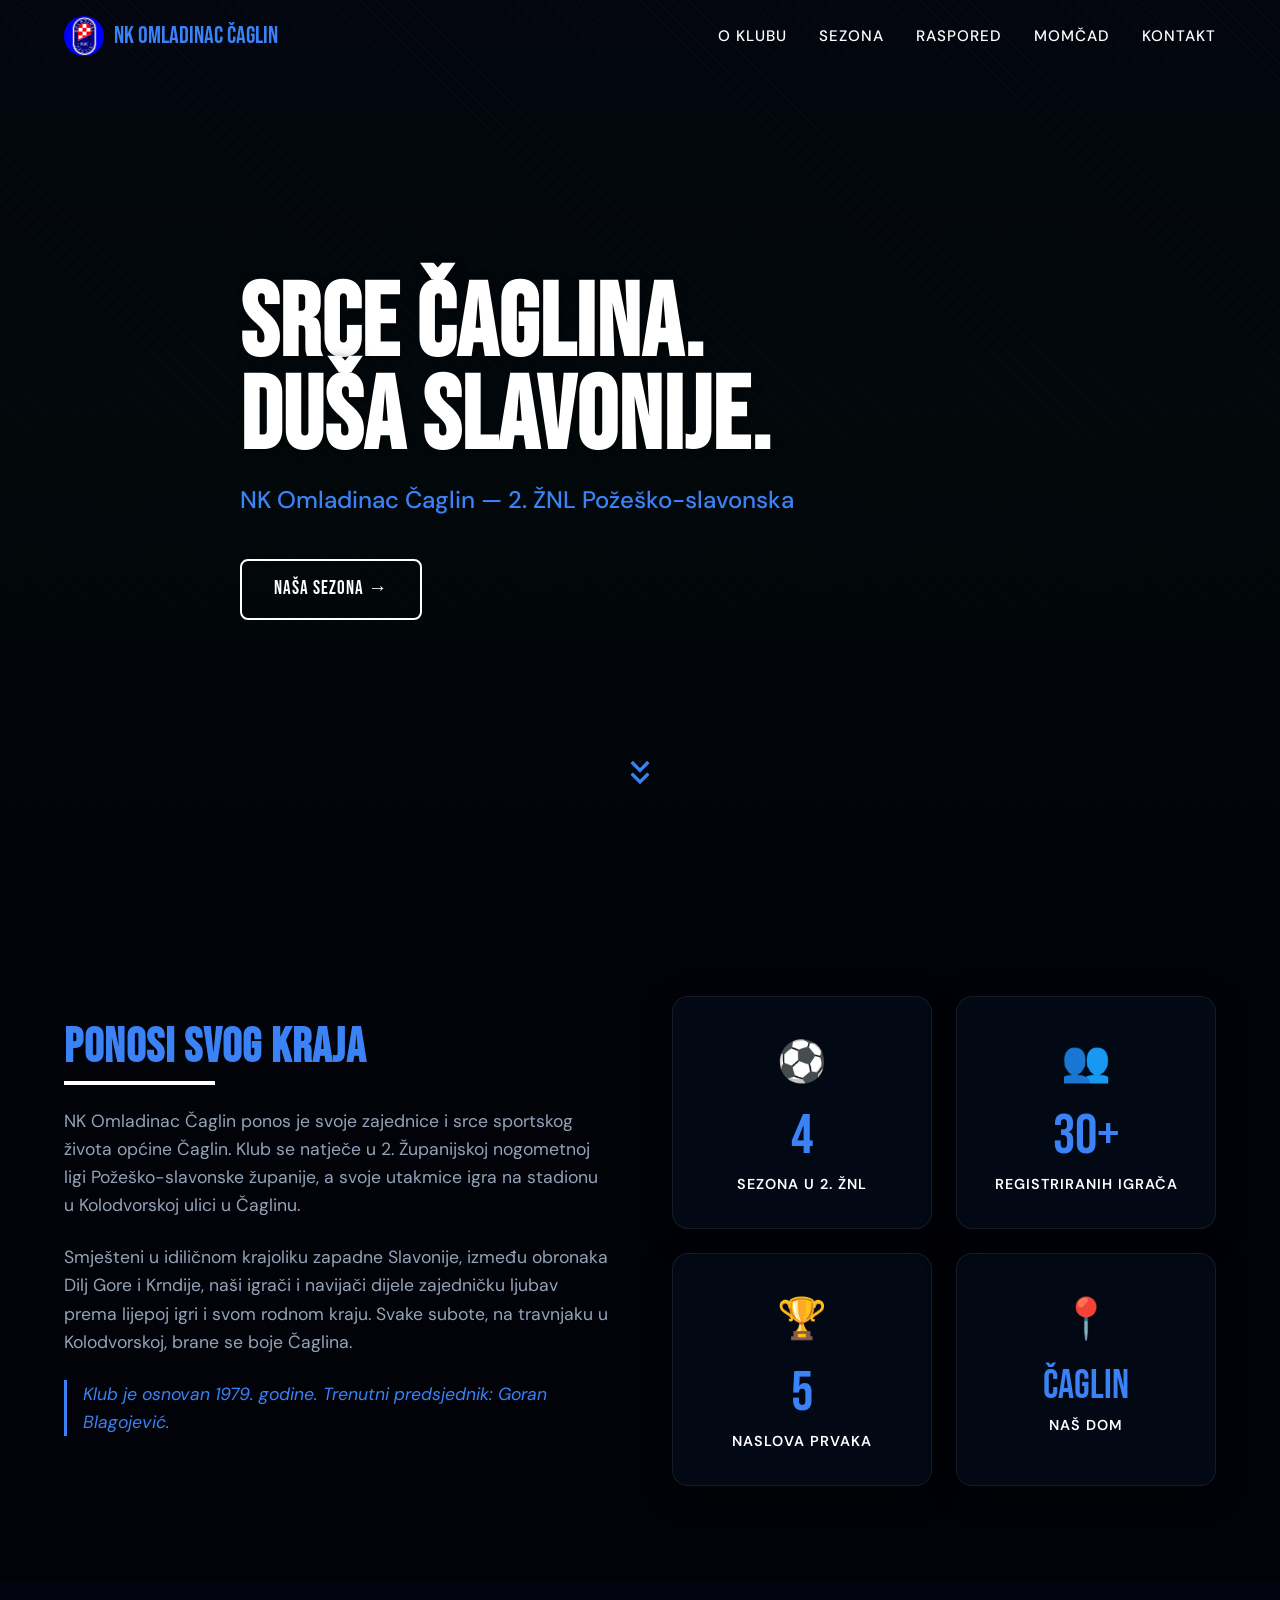
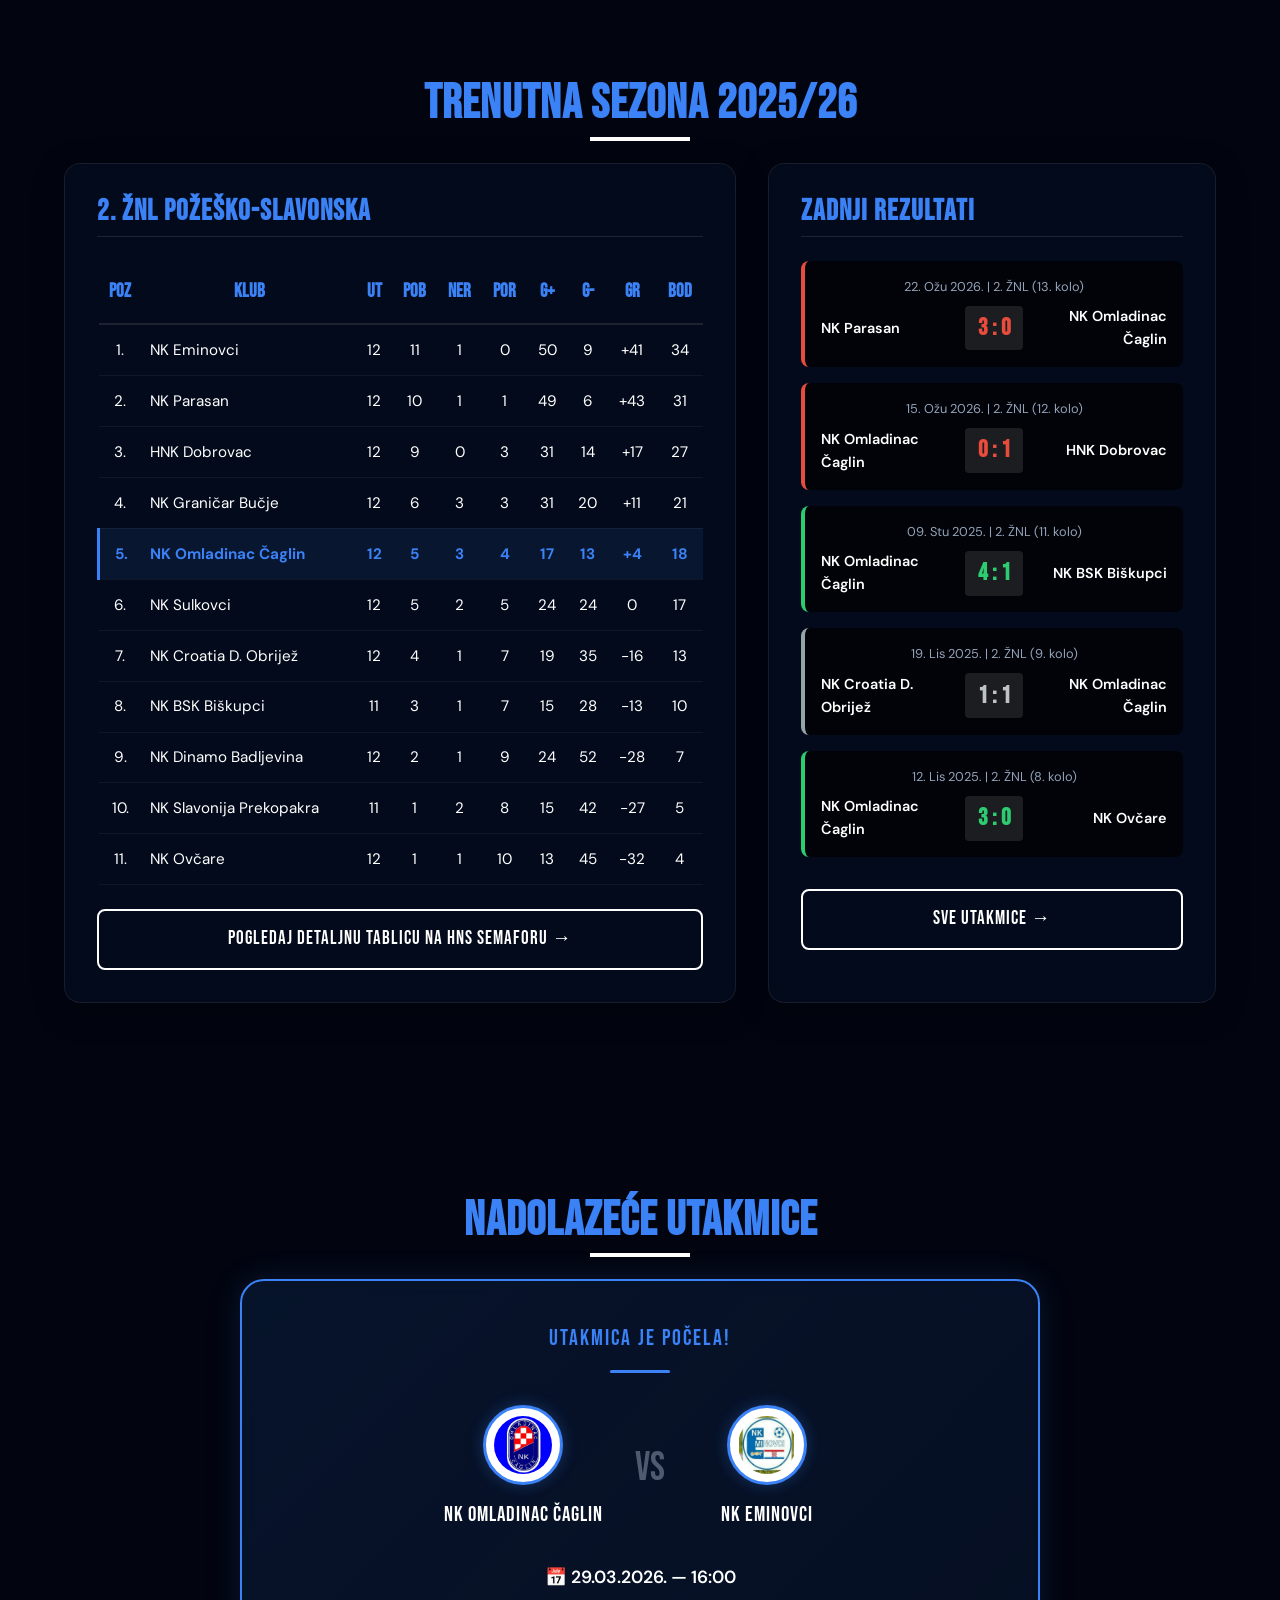
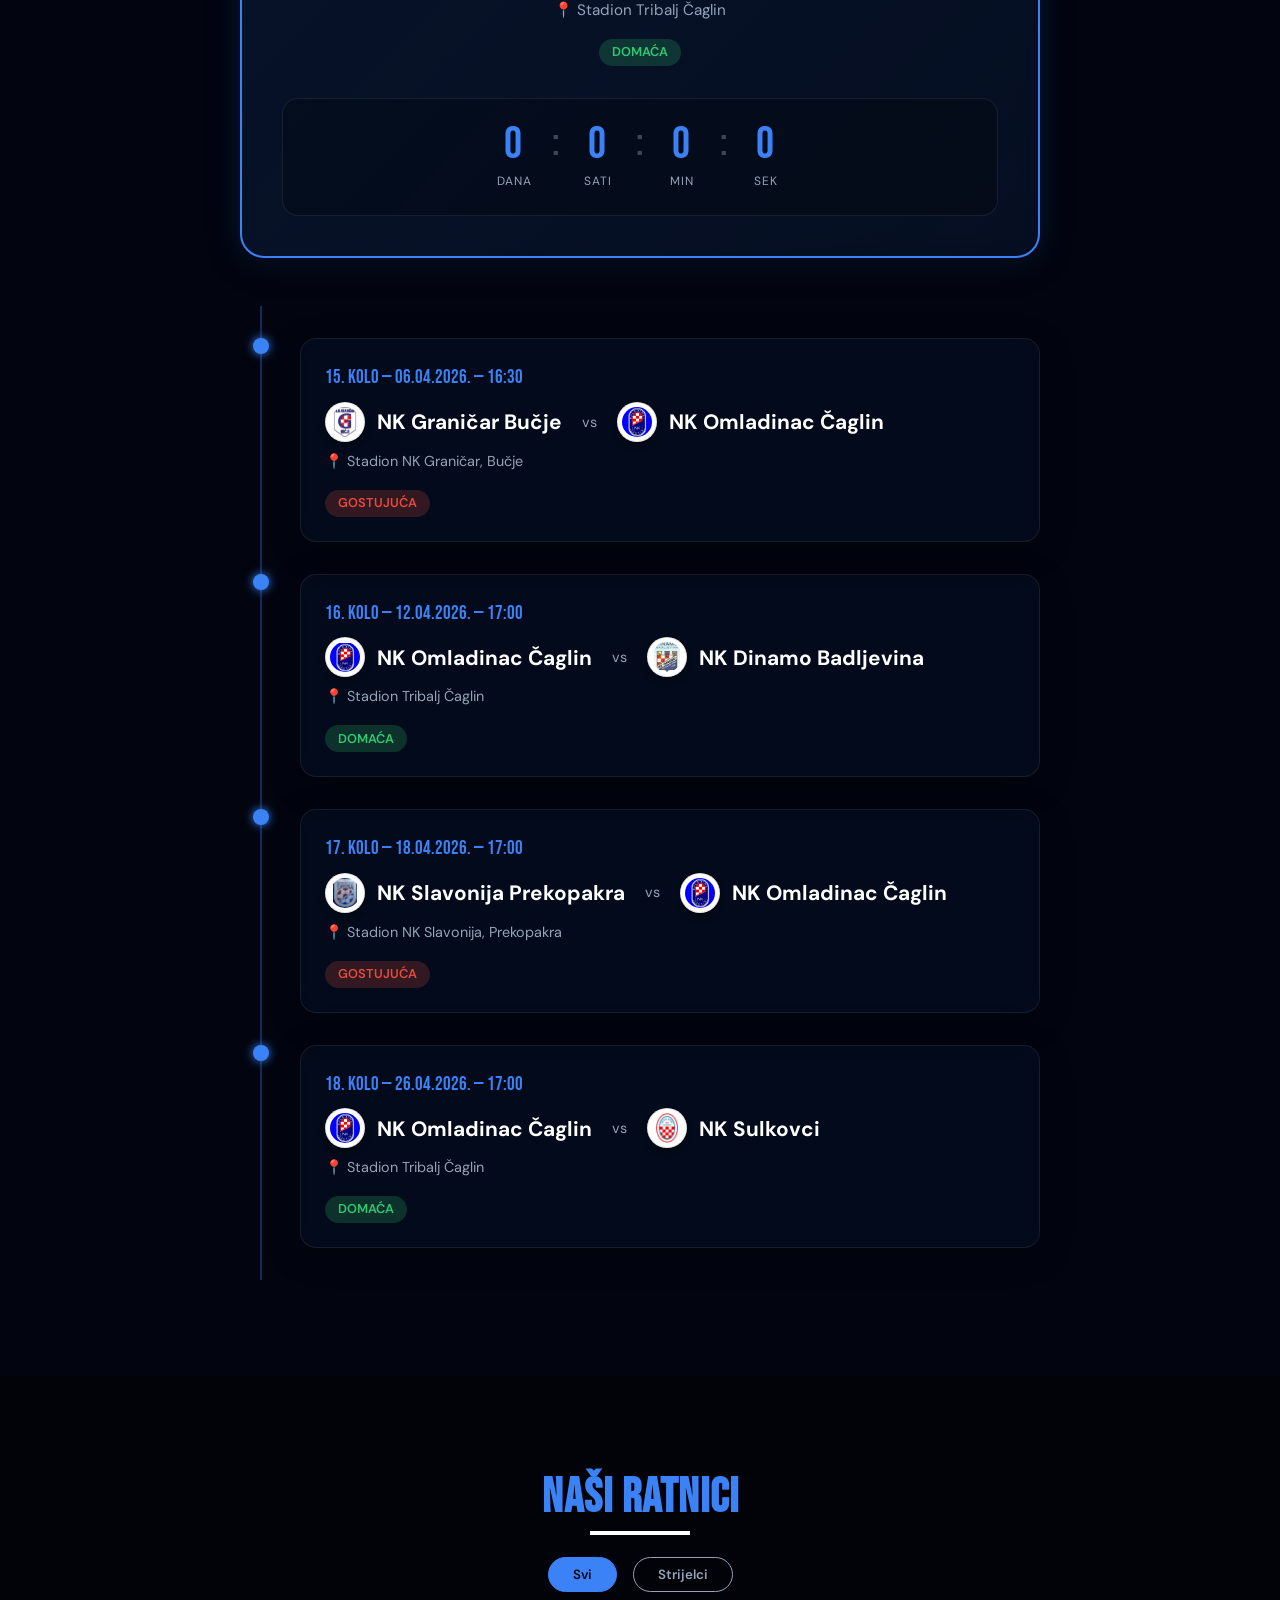
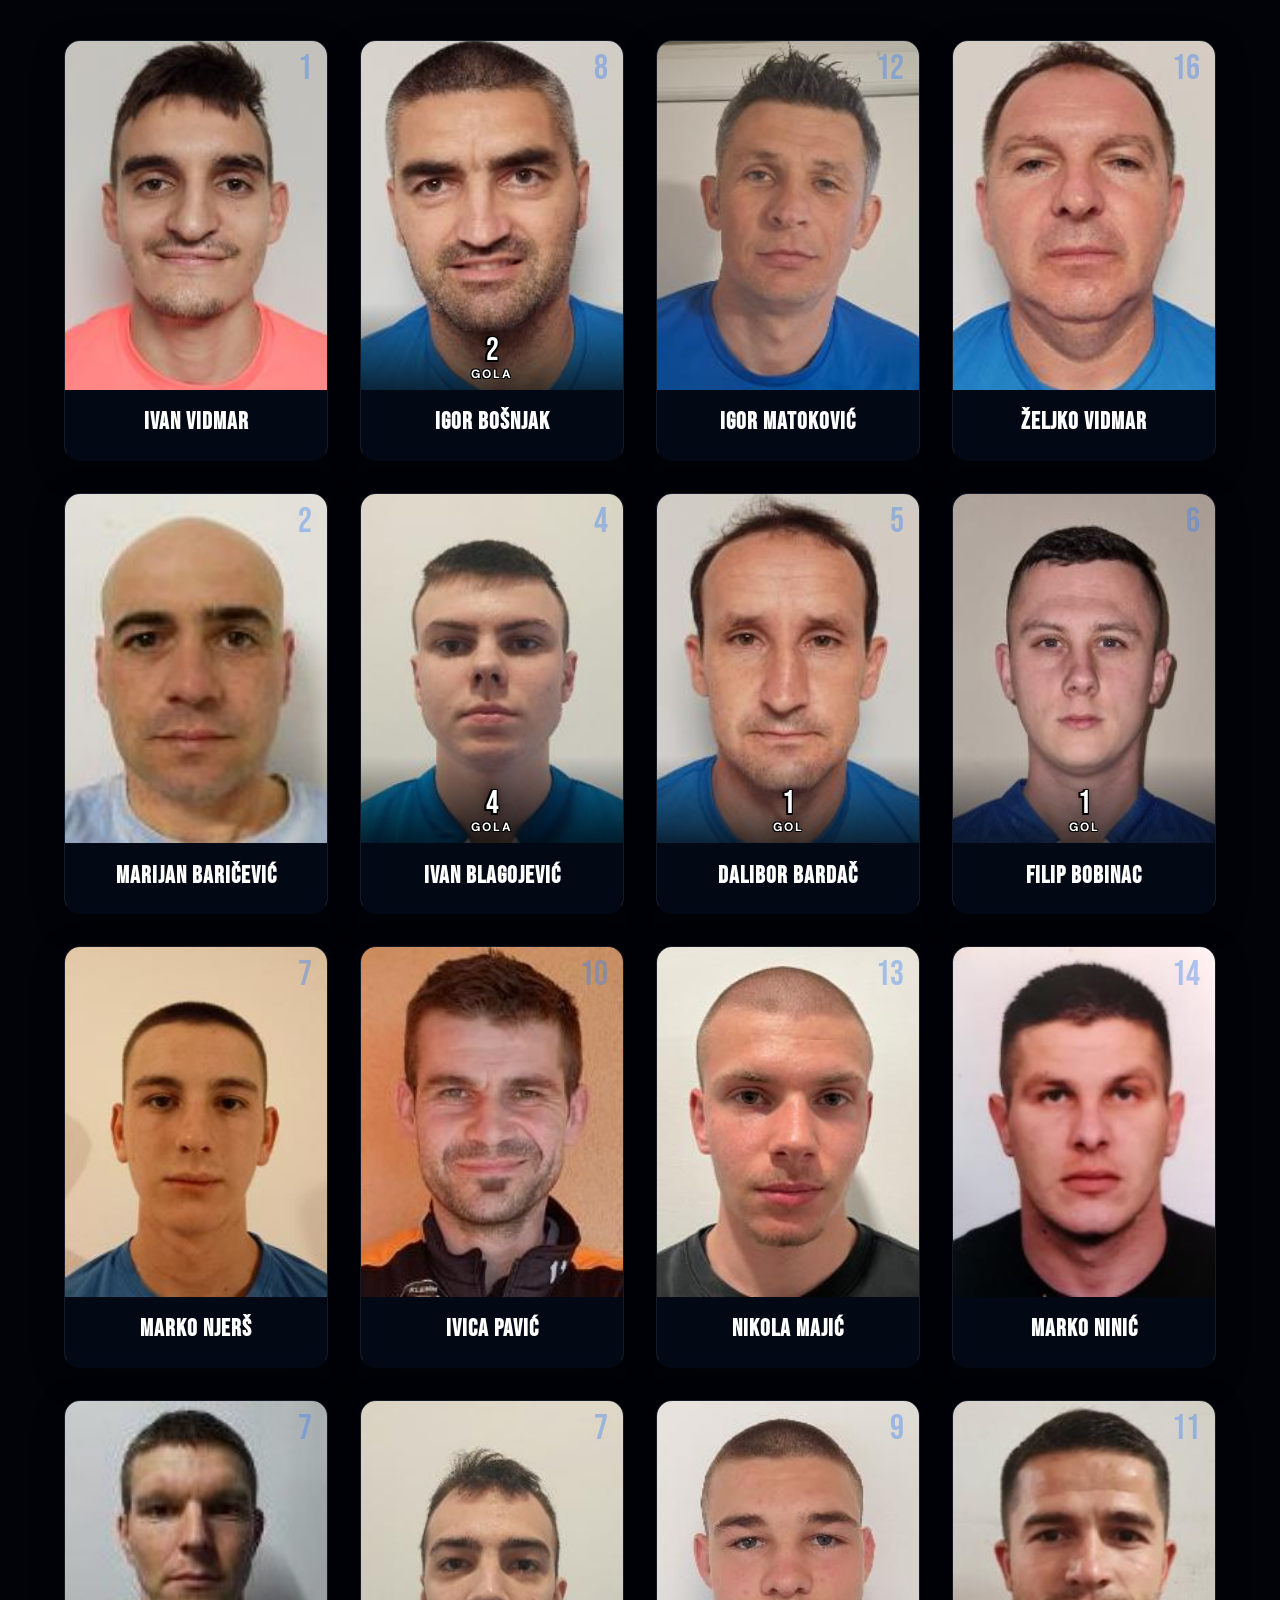
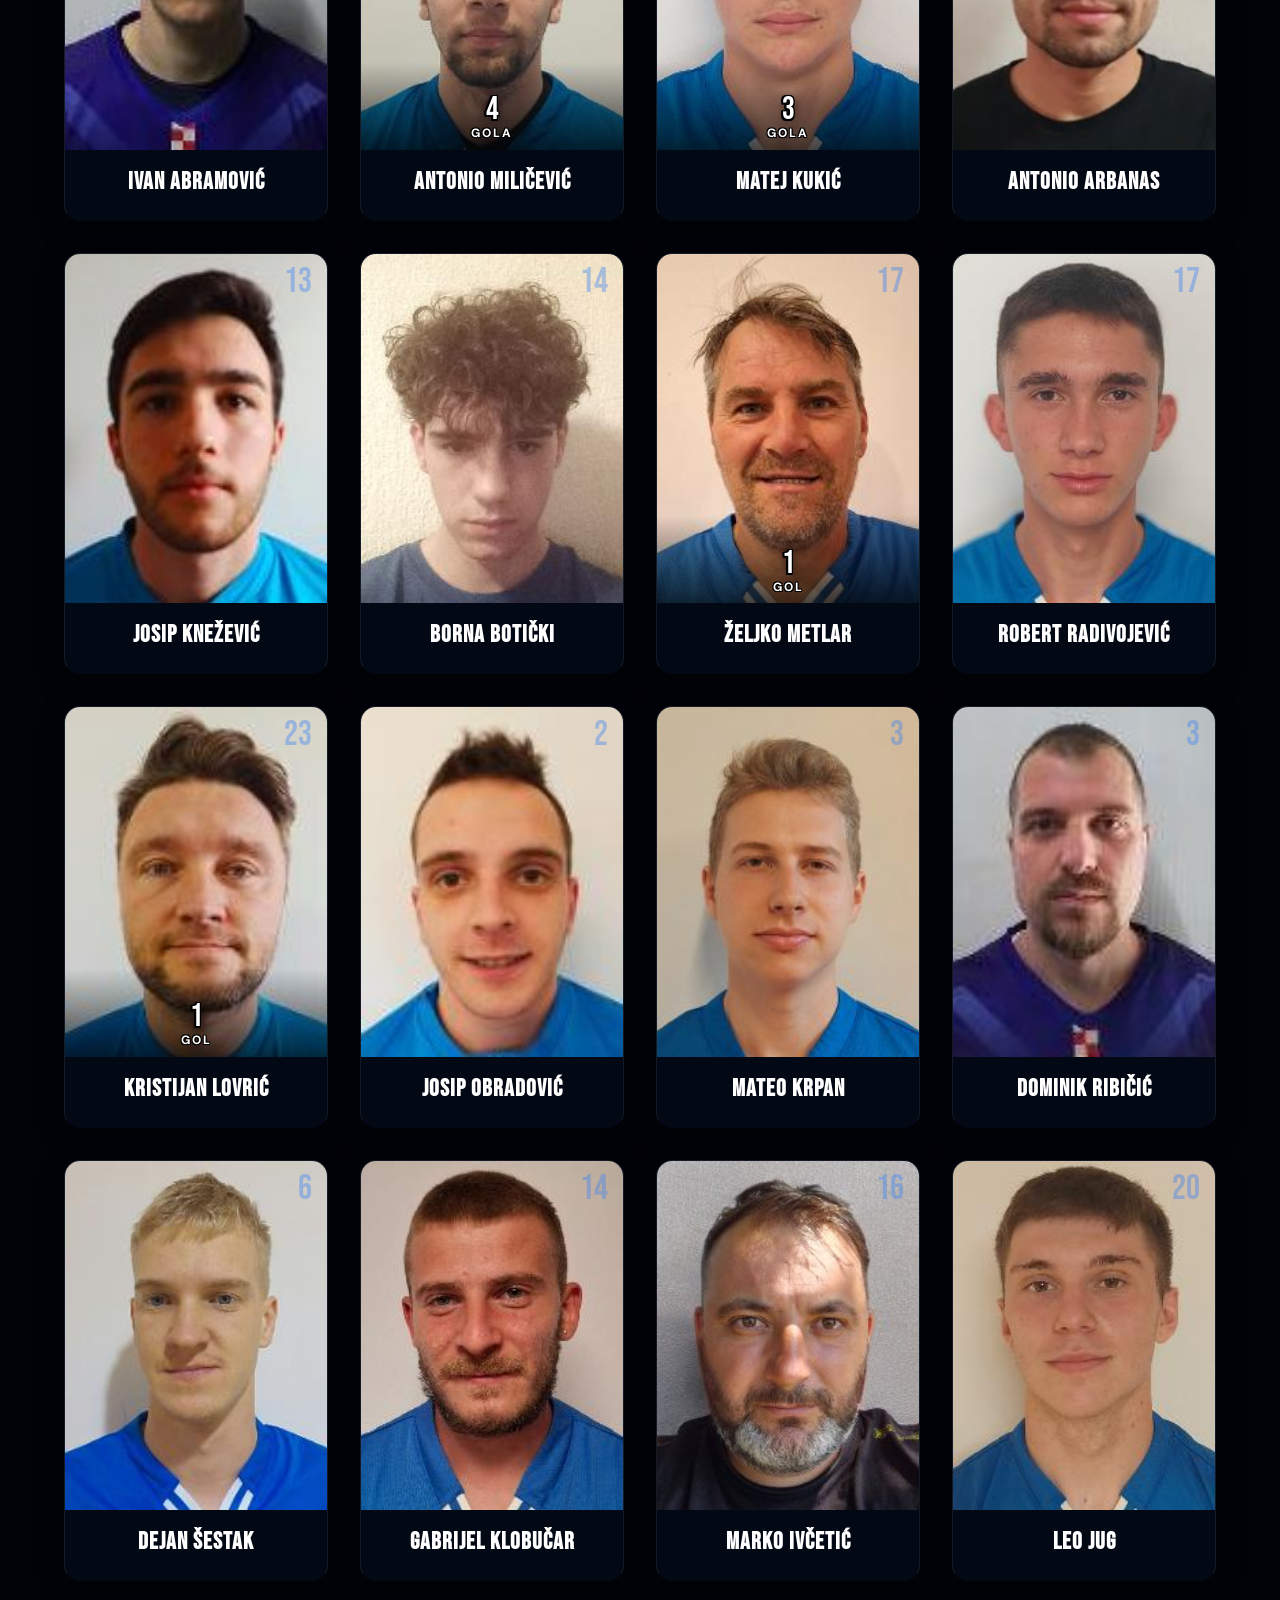
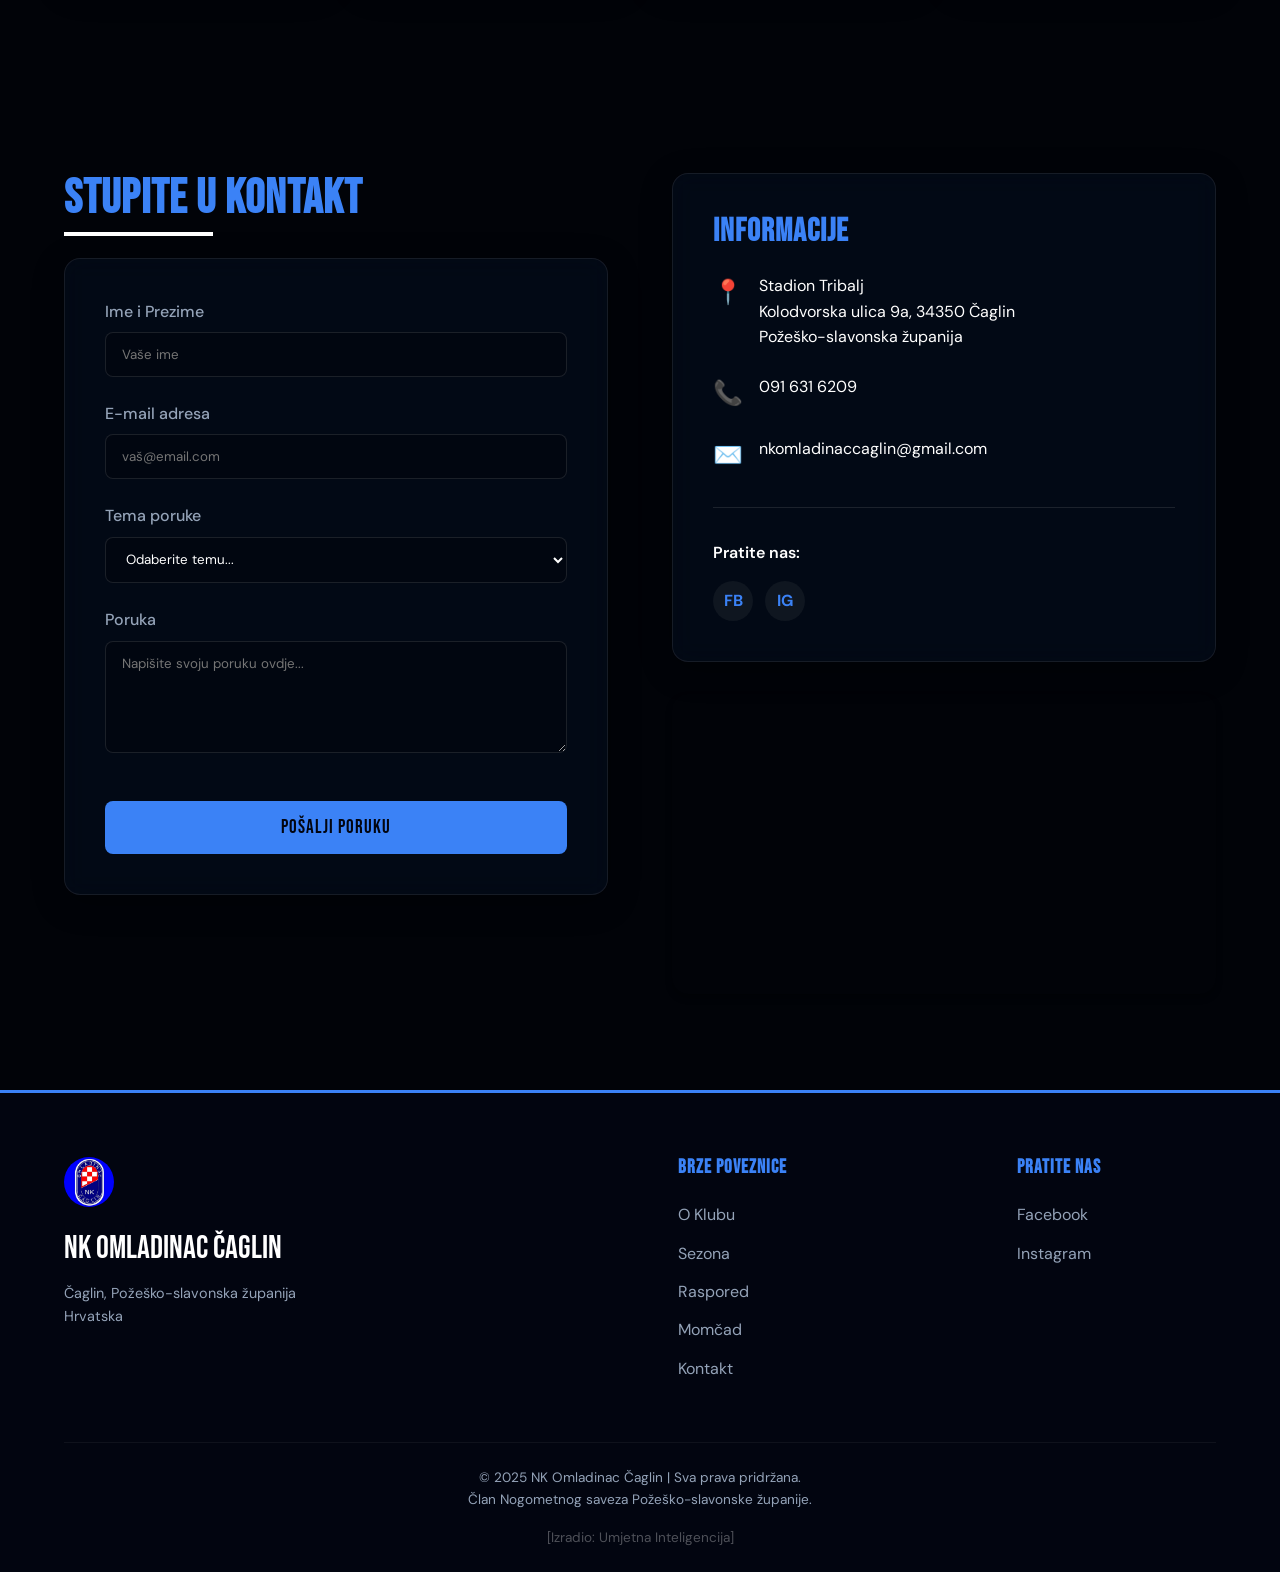
==== commit 83b80a6b: "Dodani ostali grbovi, naglasen broj golova" ====
--- a/index.html
+++ b/index.html
@@ -354,7 +354,7 @@
                         </div>
                         <div class="next-match-vs">VS</div>
                         <div class="next-match-team">
-                            <div class="next-match-crest-placeholder">⚽</div>
+                            <img src="" alt="NK Eminovci" class="next-match-crest opponent-crest" data-club="NK Eminovci">
                             <span>NK Eminovci</span>
                         </div>
                     </div>
@@ -392,8 +392,13 @@
                         <div class="timeline-dot"></div>
                         <div class="timeline-content">
                             <div class="match-time">15. kolo — 06.04.2026. — 16:30</div>
-                            <div class="match-teams-title">NK Graničar Bučje <span class="vs">vs</span> NK Omladinac
-                                Čaglin</div>
+                            <div class="match-teams-title">
+                                <img src="" alt="" class="timeline-crest" data-club="NK Graničar Bučje">
+                                <span>NK Graničar Bučje</span> 
+                                <span class="vs">vs</span> 
+                                <img src="images/omladinac.jpg" alt="NK Omladinac Čaglin" class="timeline-crest">
+                                <span>NK Omladinac Čaglin</span>
+                            </div>
                             <div class="match-location">📍 Stadion NK Graničar, Bučje</div>
                             <span class="match-tag tag-away">Gostujuća</span>
                         </div>
@@ -403,8 +408,13 @@
                         <div class="timeline-dot"></div>
                         <div class="timeline-content">
                             <div class="match-time">16. kolo — 12.04.2026. — 17:00</div>
-                            <div class="match-teams-title">NK Omladinac Čaglin <span class="vs">vs</span> NK Dinamo
-                                Badljevina</div>
+                            <div class="match-teams-title">
+                                <img src="images/omladinac.jpg" alt="NK Omladinac Čaglin" class="timeline-crest">
+                                <span>NK Omladinac Čaglin</span> 
+                                <span class="vs">vs</span> 
+                                <img src="" alt="" class="timeline-crest" data-club="NK Dinamo Badljevina">
+                                <span>NK Dinamo Badljevina</span>
+                            </div>
                             <div class="match-location">📍 Stadion Tribalj Čaglin</div>
                             <span class="match-tag tag-home">Domaća</span>
                         </div>
@@ -414,8 +424,13 @@
                         <div class="timeline-dot"></div>
                         <div class="timeline-content">
                             <div class="match-time">17. kolo — 18.04.2026. — 17:00</div>
-                            <div class="match-teams-title">NK Slavonija Prekopakra <span class="vs">vs</span> NK
-                                Omladinac Čaglin</div>
+                            <div class="match-teams-title">
+                                <img src="" alt="" class="timeline-crest" data-club="NK Slavonija Prekopakra">
+                                <span>NK Slavonija Prekopakra</span> 
+                                <span class="vs">vs</span> 
+                                <img src="images/omladinac.jpg" alt="NK Omladinac Čaglin" class="timeline-crest">
+                                <span>NK Omladinac Čaglin</span>
+                            </div>
                             <div class="match-location">📍 Stadion NK Slavonija, Prekopakra</div>
                             <span class="match-tag tag-away">Gostujuća</span>
                         </div>
@@ -425,7 +440,12 @@
                         <div class="timeline-dot"></div>
                         <div class="timeline-content">
                             <div class="match-time">18. kolo — 26.04.2026. — 17:00</div>
-                            <div class="match-teams-title">NK Omladinac Čaglin <span class="vs">vs</span> NK Sulkovci
+                            <div class="match-teams-title">
+                                <img src="images/omladinac.jpg" alt="NK Omladinac Čaglin" class="timeline-crest">
+                                <span>NK Omladinac Čaglin</span> 
+                                <span class="vs">vs</span> 
+                                <img src="" alt="" class="timeline-crest" data-club="NK Sulkovci">
+                                <span>NK Sulkovci</span>
                             </div>
                             <div class="match-location">📍 Stadion Tribalj Čaglin</div>
                             <span class="match-tag tag-home">Domaća</span>
--- a/styles.css
+++ b/styles.css
@@ -727,8 +727,9 @@
     bottom: 0px;
     left: 0;
     right: 0;
-    background: linear-gradient(to top, rgba(10, 30, 61, 0.98), transparent);
-    padding: 1.5rem 1rem 0.2rem; /* Smanjen donji padding da broj sjedne niže */
+    /* Suptilnija tamna maglica na dnu, ali tekst nosi kontrast */
+    background: linear-gradient(to top, rgba(0, 0, 0, 0.7), transparent);
+    padding: 2rem 1rem 0.4rem;
     display: flex;
     flex-direction: column;
     align-items: center;
@@ -738,18 +739,36 @@
 
 .goals-count {
     font-family: var(--font-heading);
-    font-size: 1.2rem; /* Smanjeno sa 1.5rem */
-    color: var(--col-accent);
+    font-size: 2rem; /* Povećano za naglasak */
+    color: #ffffff; /* Bijela boja prema zahtjevu */
     line-height: 1;
-    margin-bottom: 2px;
+    margin-bottom: -2px;
+    /* Gusti, oštar outline efekt (8 smjerova) */
+    text-shadow: 
+        1.5px 1.5px 0 #000, 
+       -1.5px -1.5px 0 #000, 
+        1.5px -1.5px 0 #000, 
+       -1.5px  1.5px 0 #000,
+        0px 1.5px 0 #000,
+        0px -1.5px 0 #000,
+        1.5px 0px 0 #000,
+       -1.5px 0px 0 #000,
+        0px 0px 8px rgba(0,0,0,0.8);
 }
 
 .goals-label {
-    font-size: 0.6rem; /* Smanjeno sa 0.65rem */
+    font-size: 0.75rem; 
+    color: #ffffff;
     text-transform: uppercase;
-    letter-spacing: 1px;
-    font-weight: 700;
-    opacity: 0.8;
+    letter-spacing: 2px;
+    font-weight: 800;
+    /* Outline i za labelu */
+    text-shadow: 
+        1px 1px 0 #000, 
+       -1px -1px 0 #000, 
+        1px -1px 0 #000, 
+       -1px 1px 0 #000;
+    opacity: 1;
 }
 
 
@@ -818,25 +837,16 @@
 }
 
 .next-match-crest {
-    width: 70px;
-    height: 70px;
+    width: 80px;
+    height: 80px;
     border-radius: 50%;
-    object-fit: cover;
+    object-fit: contain; /* Promijenjeno u contain za ujednačenost logotipa */
+    background-color: white; /* Bijela pozadina za prozirne grbove */
+    padding: 8px;
     border: 3px solid var(--col-accent);
     box-shadow: 0 0 15px rgba(59, 130, 246, 0.3);
 }
 
-.next-match-crest-placeholder {
-    width: 70px;
-    height: 70px;
-    border-radius: 50%;
-    background: var(--col-surface);
-    border: 3px solid var(--col-surface-border);
-    display: flex;
-    align-items: center;
-    justify-content: center;
-    font-size: 2rem;
-}
 
 .next-match-vs {
     font-family: var(--font-heading);
@@ -971,6 +981,21 @@
     font-size: 1.3rem;
     font-weight: 700;
     margin-bottom: 0.5rem;
+    display: flex;
+    align-items: center;
+    gap: 12px;
+    flex-wrap: wrap;
+}
+
+.timeline-crest {
+    width: 40px;
+    height: 40px;
+    object-fit: contain;
+    background-color: white;
+    border-radius: 50%;
+    padding: 4px;
+    border: 1px solid rgba(0, 0, 0, 0.1);
+    box-shadow: var(--shadow-sm);
 }
 
 .vs {
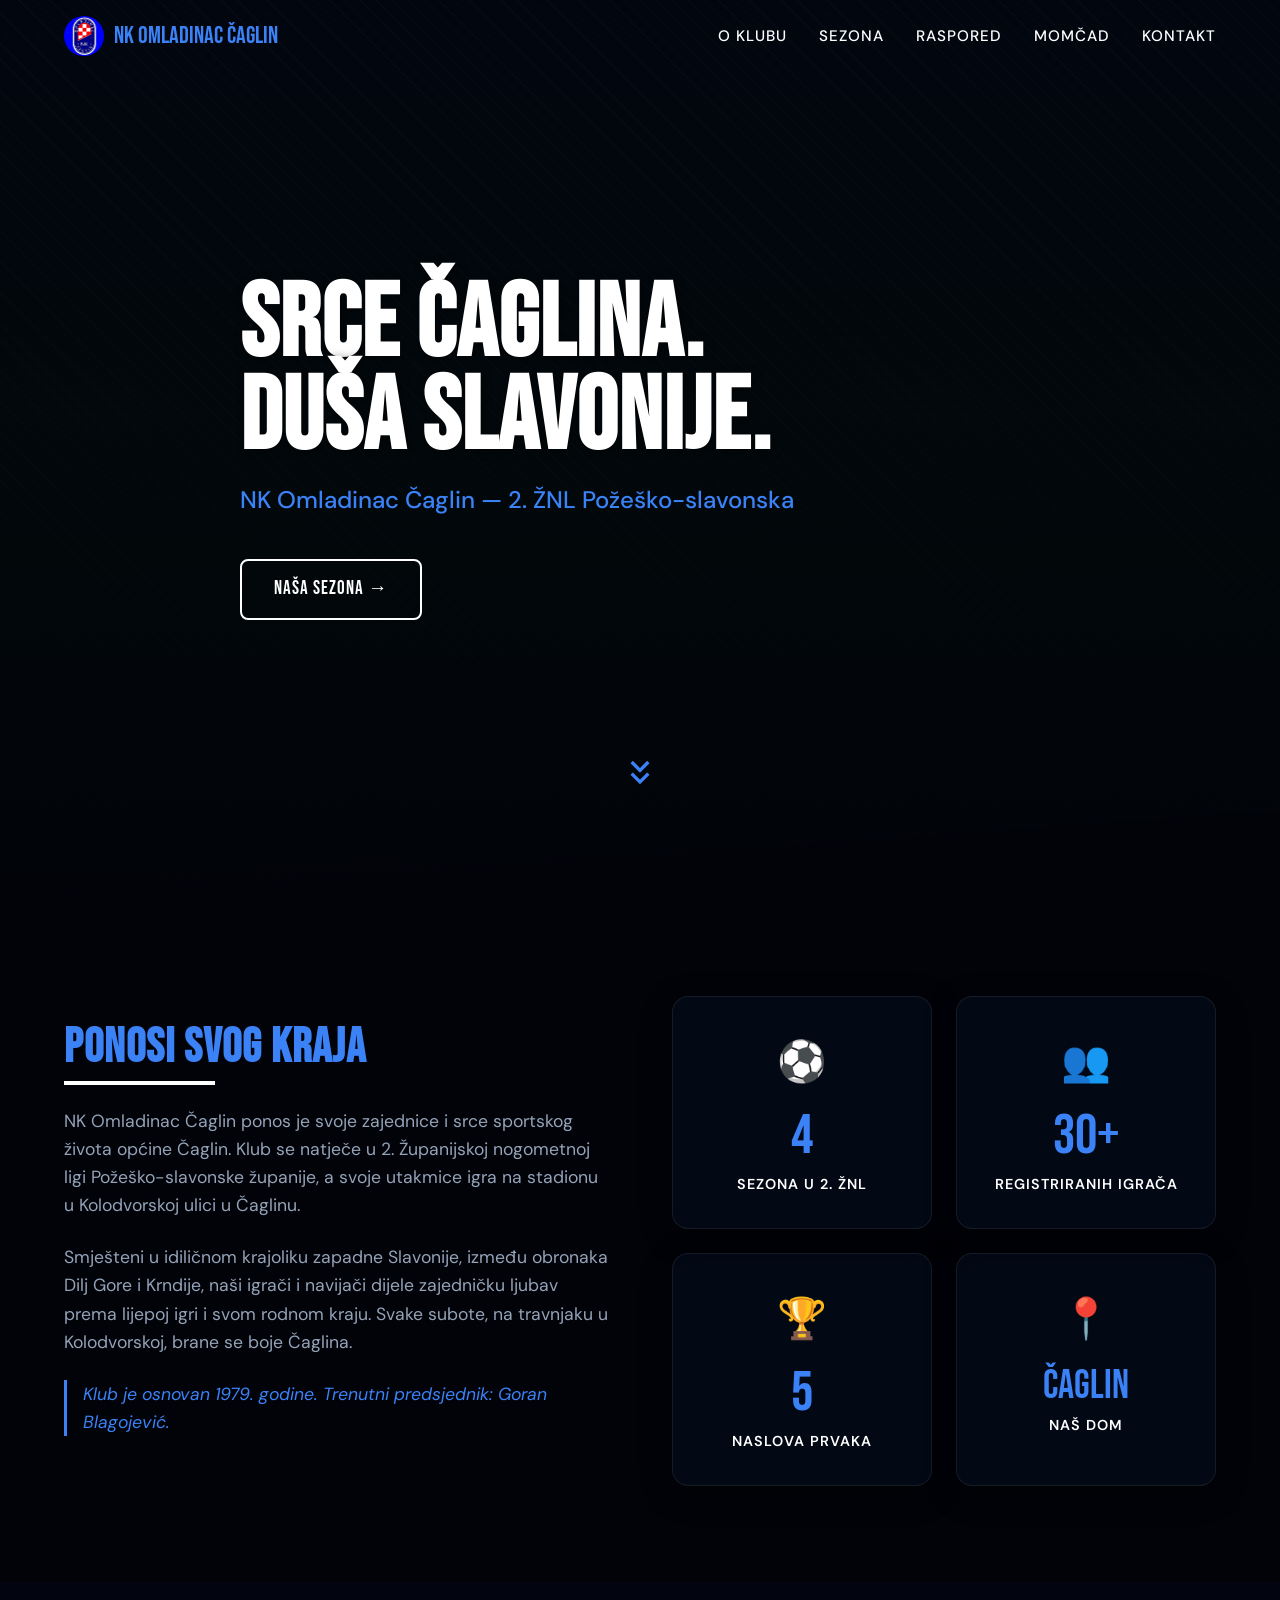
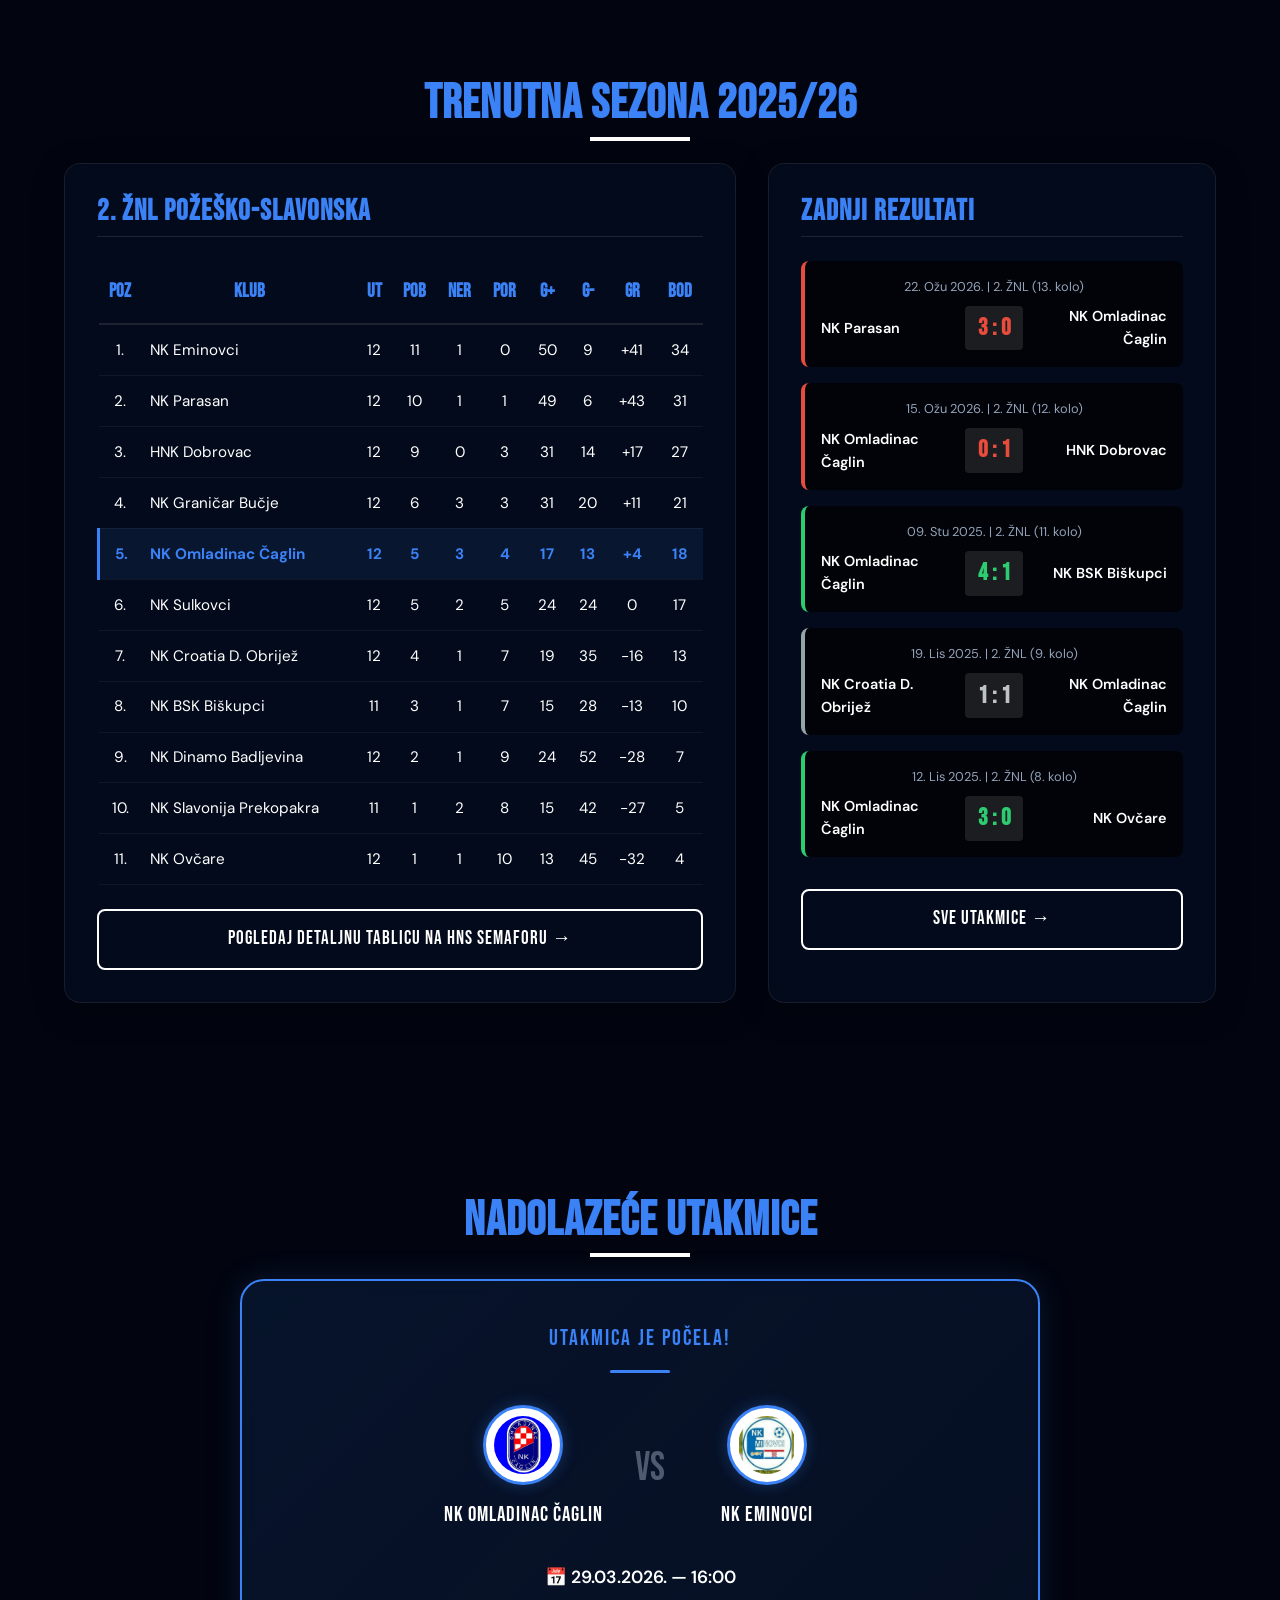
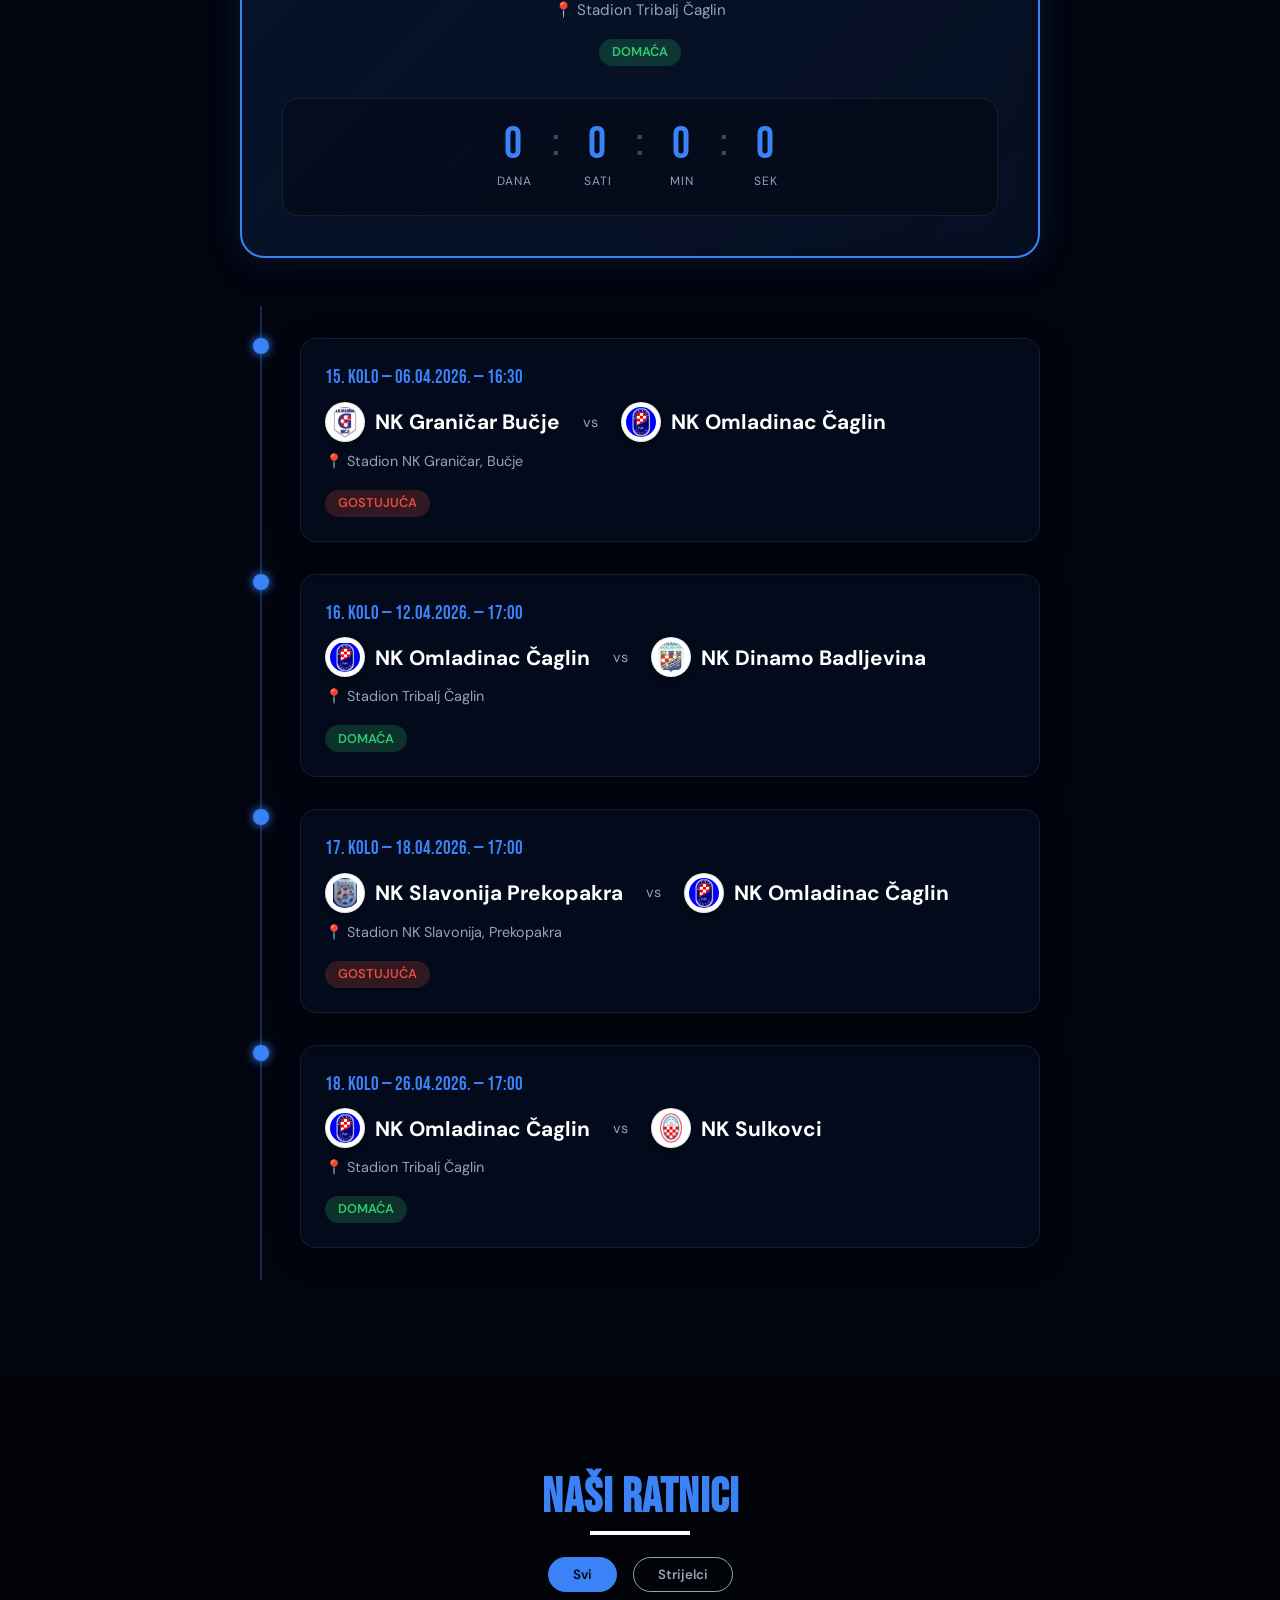
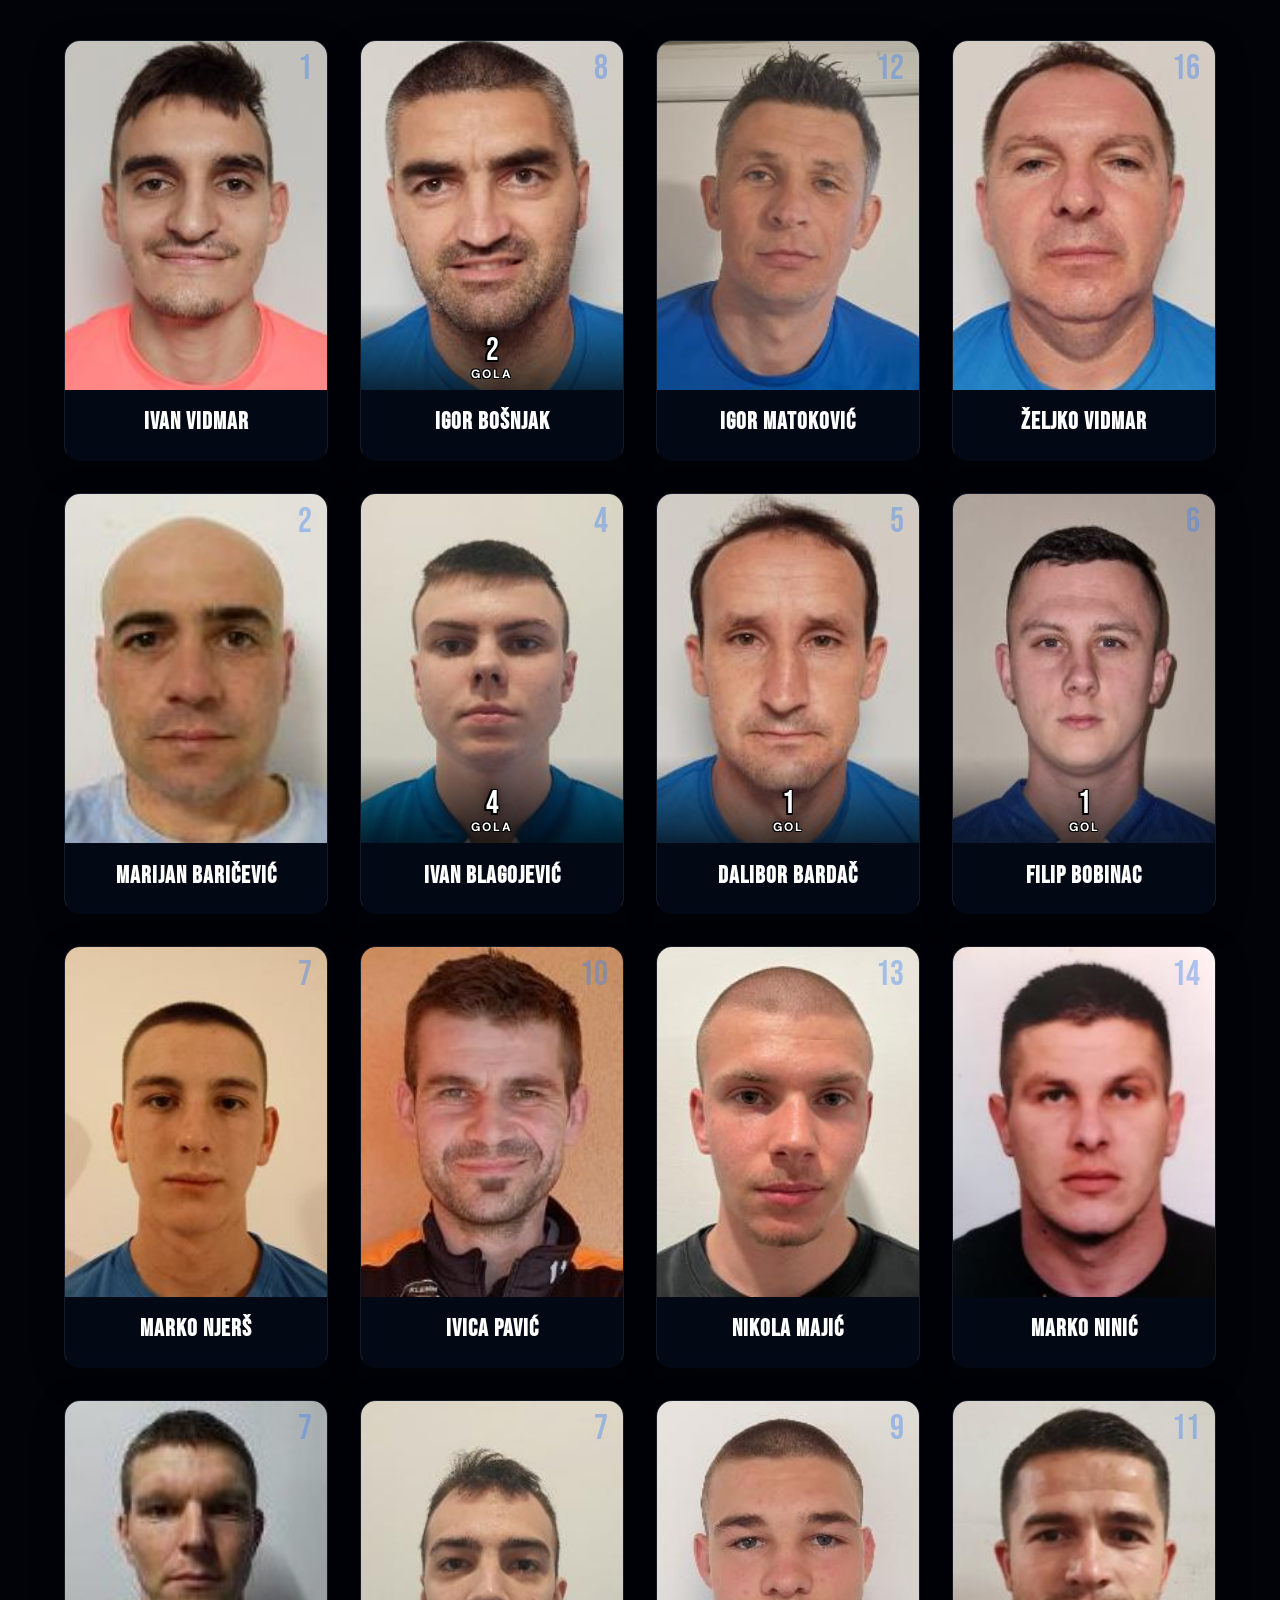
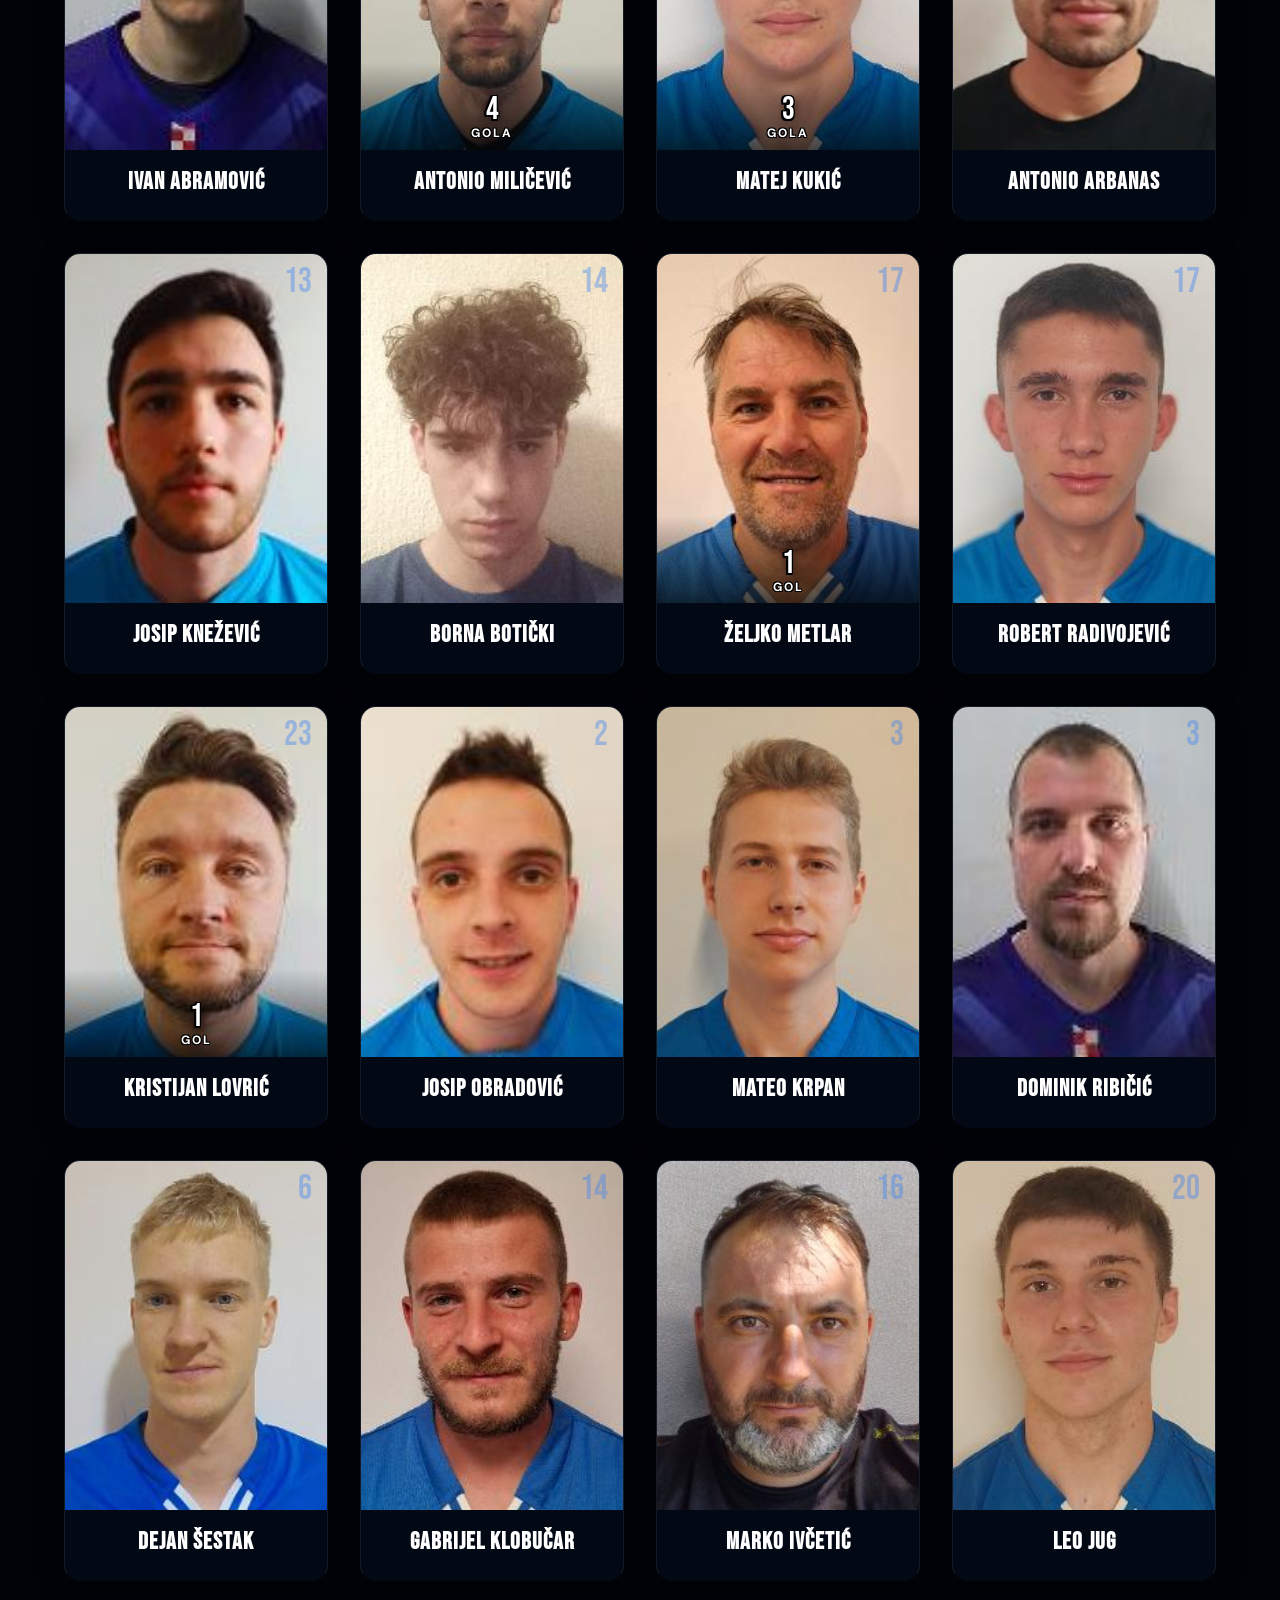
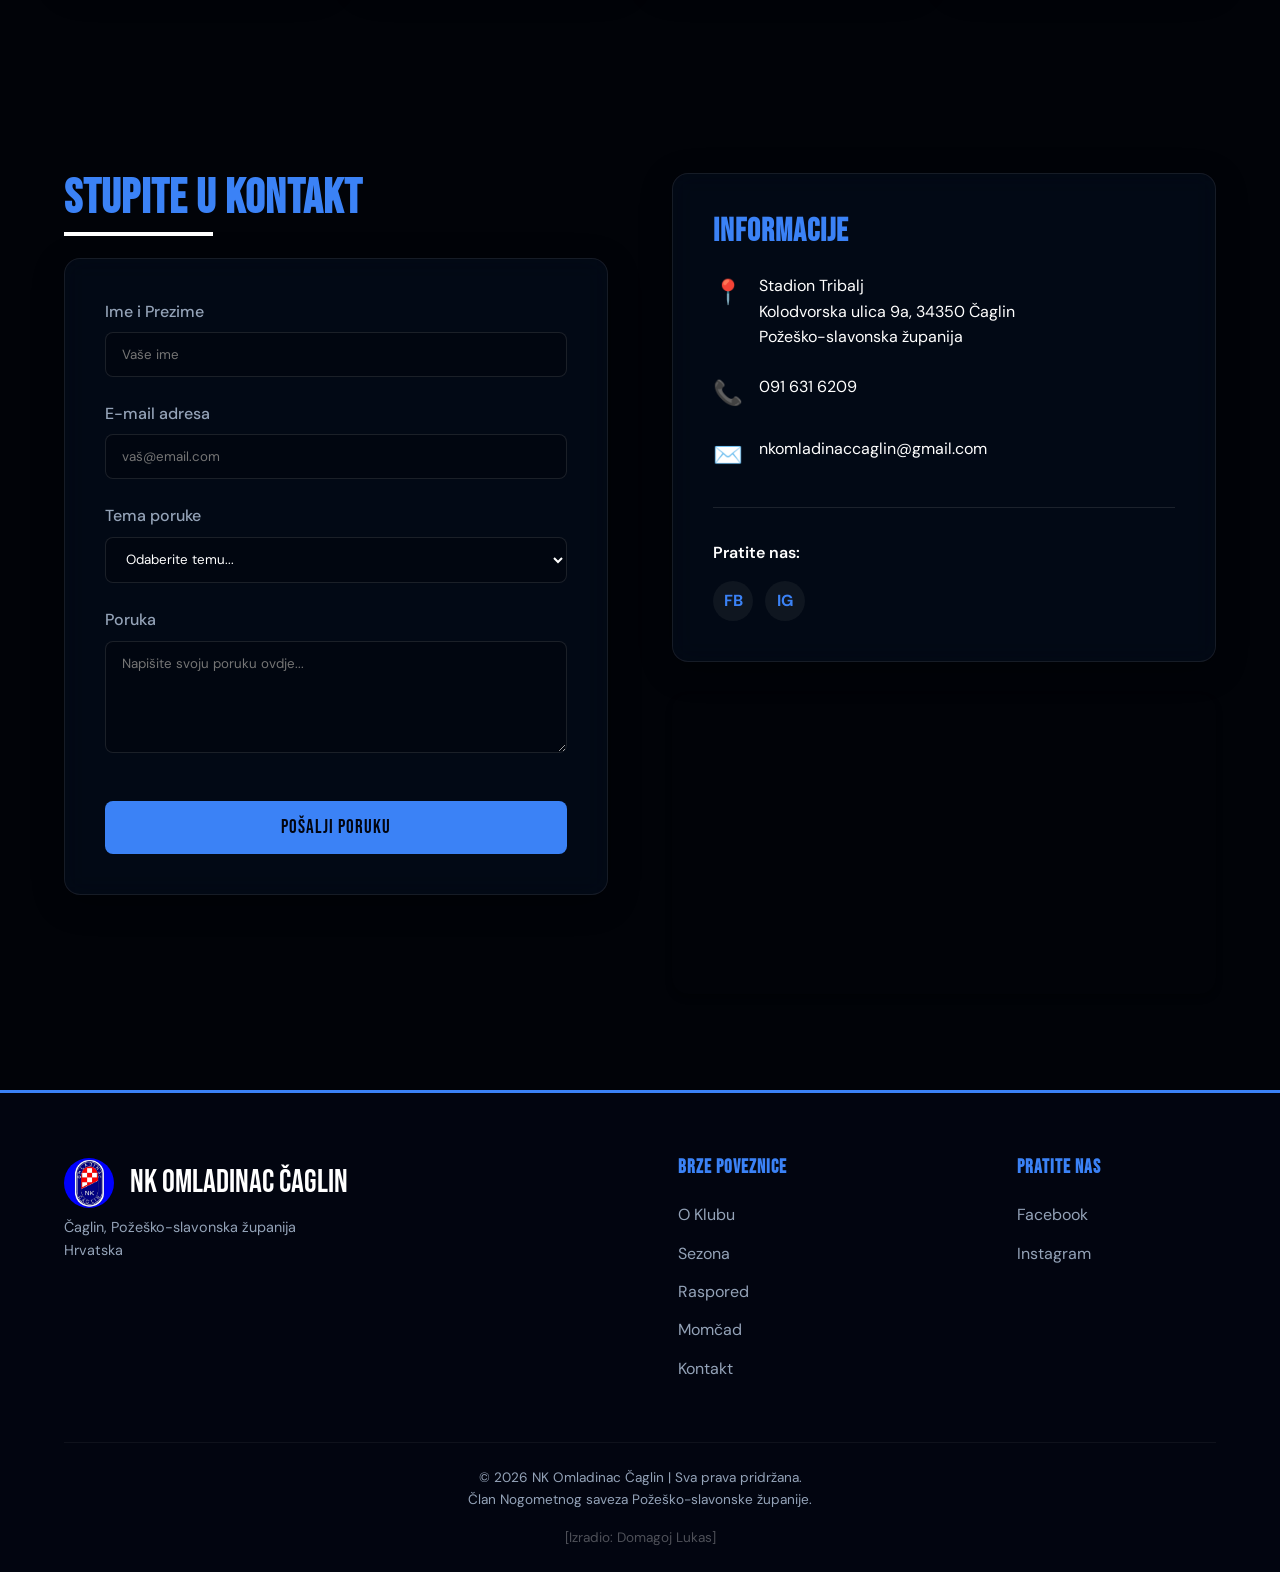
==== commit 7df943af: "mobile responsivity update" ====
--- a/index.html
+++ b/index.html
@@ -354,7 +354,8 @@
                         </div>
                         <div class="next-match-vs">VS</div>
                         <div class="next-match-team">
-                            <img src="" alt="NK Eminovci" class="next-match-crest opponent-crest" data-club="NK Eminovci">
+                            <img src="" alt="NK Eminovci" class="next-match-crest opponent-crest"
+                                data-club="NK Eminovci">
                             <span>NK Eminovci</span>
                         </div>
                     </div>
@@ -393,11 +394,15 @@
                         <div class="timeline-content">
                             <div class="match-time">15. kolo — 06.04.2026. — 16:30</div>
                             <div class="match-teams-title">
-                                <img src="" alt="" class="timeline-crest" data-club="NK Graničar Bučje">
-                                <span>NK Graničar Bučje</span> 
-                                <span class="vs">vs</span> 
-                                <img src="images/omladinac.jpg" alt="NK Omladinac Čaglin" class="timeline-crest">
-                                <span>NK Omladinac Čaglin</span>
+                                <div class="timeline-team">
+                                    <img src="" alt="" class="timeline-crest" data-club="NK Graničar Bučje">
+                                    <span>NK Graničar Bučje</span>
+                                </div>
+                                <span class="vs">vs</span>
+                                <div class="timeline-team">
+                                    <img src="images/omladinac.jpg" alt="NK Omladinac Čaglin" class="timeline-crest">
+                                    <span>NK Omladinac Čaglin</span>
+                                </div>
                             </div>
                             <div class="match-location">📍 Stadion NK Graničar, Bučje</div>
                             <span class="match-tag tag-away">Gostujuća</span>
@@ -409,11 +414,15 @@
                         <div class="timeline-content">
                             <div class="match-time">16. kolo — 12.04.2026. — 17:00</div>
                             <div class="match-teams-title">
-                                <img src="images/omladinac.jpg" alt="NK Omladinac Čaglin" class="timeline-crest">
-                                <span>NK Omladinac Čaglin</span> 
-                                <span class="vs">vs</span> 
-                                <img src="" alt="" class="timeline-crest" data-club="NK Dinamo Badljevina">
-                                <span>NK Dinamo Badljevina</span>
+                                <div class="timeline-team">
+                                    <img src="images/omladinac.jpg" alt="NK Omladinac Čaglin" class="timeline-crest">
+                                    <span>NK Omladinac Čaglin</span>
+                                </div>
+                                <span class="vs">vs</span>
+                                <div class="timeline-team">
+                                    <img src="" alt="" class="timeline-crest" data-club="NK Dinamo Badljevina">
+                                    <span>NK Dinamo Badljevina</span>
+                                </div>
                             </div>
                             <div class="match-location">📍 Stadion Tribalj Čaglin</div>
                             <span class="match-tag tag-home">Domaća</span>
@@ -425,11 +434,15 @@
                         <div class="timeline-content">
                             <div class="match-time">17. kolo — 18.04.2026. — 17:00</div>
                             <div class="match-teams-title">
-                                <img src="" alt="" class="timeline-crest" data-club="NK Slavonija Prekopakra">
-                                <span>NK Slavonija Prekopakra</span> 
-                                <span class="vs">vs</span> 
-                                <img src="images/omladinac.jpg" alt="NK Omladinac Čaglin" class="timeline-crest">
-                                <span>NK Omladinac Čaglin</span>
+                                <div class="timeline-team">
+                                    <img src="" alt="" class="timeline-crest" data-club="NK Slavonija Prekopakra">
+                                    <span>NK Slavonija Prekopakra</span>
+                                </div>
+                                <span class="vs">vs</span>
+                                <div class="timeline-team">
+                                    <img src="images/omladinac.jpg" alt="NK Omladinac Čaglin" class="timeline-crest">
+                                    <span>NK Omladinac Čaglin</span>
+                                </div>
                             </div>
                             <div class="match-location">📍 Stadion NK Slavonija, Prekopakra</div>
                             <span class="match-tag tag-away">Gostujuća</span>
@@ -441,11 +454,15 @@
                         <div class="timeline-content">
                             <div class="match-time">18. kolo — 26.04.2026. — 17:00</div>
                             <div class="match-teams-title">
-                                <img src="images/omladinac.jpg" alt="NK Omladinac Čaglin" class="timeline-crest">
-                                <span>NK Omladinac Čaglin</span> 
-                                <span class="vs">vs</span> 
-                                <img src="" alt="" class="timeline-crest" data-club="NK Sulkovci">
-                                <span>NK Sulkovci</span>
+                                <div class="timeline-team">
+                                    <img src="images/omladinac.jpg" alt="NK Omladinac Čaglin" class="timeline-crest">
+                                    <span>NK Omladinac Čaglin</span>
+                                </div>
+                                <span class="vs">vs</span>
+                                <div class="timeline-team">
+                                    <img src="" alt="" class="timeline-crest" data-club="NK Sulkovci">
+                                    <span>NK Sulkovci</span>
+                                </div>
                             </div>
                             <div class="match-location">📍 Stadion Tribalj Čaglin</div>
                             <span class="match-tag tag-home">Domaća</span>
@@ -559,9 +576,10 @@
     <footer class="footer">
         <div class="container footer-grid">
             <div class="footer-brand">
-                <img src="images/omladinac.jpg" alt="NK Omladinac Čaglin" width="50" height="50"
-                    style="border-radius: 50%;">
-                <div class="footer-title">NK Omladinac Čaglin</div>
+                <div class="footer-logo-row">
+                    <img src="images/omladinac.jpg" alt="NK Omladinac Čaglin" class="footer-logo">
+                    <div class="footer-title">NK Omladinac Čaglin</div>
+                </div>
                 <p>Čaglin, Požeško-slavonska županija<br>Hrvatska</p>
             </div>
 
@@ -588,9 +606,9 @@
             </div>
         </div>
         <div class="container footer-bottom">
-            <p>&copy; 2025 NK Omladinac Čaglin | Sva prava pridržana.</p>
+            <p>&copy; 2026 NK Omladinac Čaglin | Sva prava pridržana.</p>
             <p>Član Nogometnog saveza Požeško-slavonske županije.</p>
-            <p class="designer">[Izradio: Umjetna Inteligencija]</p>
+            <p class="designer">[Izradio: Domagoj Lukas]</p>
         </div>
     </footer>
 
--- a/styles.css
+++ b/styles.css
@@ -40,14 +40,21 @@
 /* ==========================================================================
    OSNOVNI STILOVI (RESET)
    ========================================================================== */
-* {
+*,
+*::before,
+*::after {
     margin: 0;
     padding: 0;
     box-sizing: border-box;
 }
 
-html {
+html,
+body {
     scroll-behavior: smooth;
+    overflow-x: hidden;
+    width: 100%;
+    position: relative;
+    max-width: 100vw;
 }
 
 body {
@@ -55,7 +62,6 @@
     background-color: var(--col-bg);
     color: var(--col-text);
     line-height: 1.6;
-    overflow-x: hidden;
 }
 
 h1,
@@ -86,7 +92,13 @@
 img,
 svg {
     max-width: 100%;
+    height: auto;
     display: block;
+}
+
+h1, h2, h3, h4, p, span {
+    word-wrap: break-word;
+    overflow-wrap: break-word;
 }
 
 .container {
@@ -983,8 +995,14 @@
     margin-bottom: 0.5rem;
     display: flex;
     align-items: center;
-    gap: 12px;
+    gap: 15px;
     flex-wrap: wrap;
+}
+
+.timeline-team {
+    display: flex;
+    align-items: center;
+    gap: 10px;
 }
 
 .timeline-crest {
@@ -1111,8 +1129,10 @@
 }
 
 .lightbox-placeholder {
-    width: 600px;
-    height: 400px;
+    width: 100%;
+    max-width: 600px;
+    height: auto;
+    aspect-ratio: 3/2;
     background: var(--col-primary);
     border: 3px solid var(--col-accent);
     display: flex;
@@ -1283,11 +1303,25 @@
     margin-bottom: 3rem;
 }
 
+.footer-logo-row {
+    display: flex;
+    align-items: center;
+    gap: 1rem;
+    margin-bottom: 0.5rem;
+}
+
+.footer-logo {
+    width: 50px;
+    height: 50px;
+    border-radius: 50%;
+    object-fit: cover;
+}
+
 .footer-title {
     font-family: var(--font-heading);
     font-size: 2rem;
     color: var(--col-text);
-    margin: 1rem 0 0.5rem;
+    margin: 0;
 }
 
 .footer-brand p {
@@ -1405,6 +1439,15 @@
 }
 
 @media (max-width: 768px) {
+    .container {
+        width: 95%;
+        padding: 0 10px;
+    }
+
+    .section-title {
+        font-size: 2.2rem;
+    }
+
     .hamburger-btn {
         display: block;
     }
@@ -1419,6 +1462,7 @@
         flex-direction: column;
         justify-content: center;
         transition: 0.4s ease-in-out;
+        box-shadow: -10px 0 30px rgba(0, 0, 0, 0.5);
     }
 
     .nav-links.active {
@@ -1427,9 +1471,8 @@
 
     .team-grid {
         grid-template-columns: repeat(2, 1fr);
-    }
-
-
+        gap: 1rem;
+    }
 
     .footer-grid {
         grid-template-columns: 1fr;
@@ -1437,6 +1480,10 @@
         gap: 2rem;
     }
 
+    .footer-logo-row {
+        justify-content: center;
+    }
+
     .footer-links {
         flex-direction: column;
         gap: 2rem;
@@ -1445,15 +1492,86 @@
     .about-stats {
         grid-template-columns: 1fr 1fr;
     }
+
+    .panel {
+        padding: 1.2rem;
+    }
+
+    .league-table {
+        font-size: 0.85rem;
+    }
+
+    .league-table th, 
+    .league-table td {
+        padding: 0.6rem 0.3rem;
+    }
+
+    .league-table th {
+        font-size: 1rem;
+    }
 }
 
 @media (max-width: 480px) {
-    .hero-title {
-        font-size: 3rem;
+    .match-teams-title {
+        flex-direction: column;
+        align-items: flex-start;
+        gap: 8px;
+    }
+
+    .timeline-team {
+        gap: 12px;
+    }
+
+    .timeline-crest {
+        width: 32px;
+        height: 32px;
+        padding: 4px;
+    }
+
+    .vs {
+        margin: 0;
+        font-size: 0.8rem;
+        opacity: 0.6;
     }
 
     .team-grid {
-        grid-template-columns: 1fr;
+        grid-template-columns: repeat(3, 1fr);
+        gap: 0.5rem;
+    }
+
+    .player-info {
+        padding: 0.5rem 0.2rem;
+    }
+
+    .player-name {
+        font-size: 0.95rem;
+        margin-bottom: 0;
+    }
+
+    .player-position {
+        font-size: 0.6rem;
+    }
+
+    .goals-count {
+        font-size: 1.2rem;
+    }
+
+    .goals-label {
+        font-size: 0.5rem;
+        letter-spacing: 1px;
+    }
+
+    .league-table {
+        font-size: 0.75rem;
+    }
+
+    .league-table th, 
+    .league-table td {
+        padding: 0.4rem 0.2rem;
+    }
+
+    .league-table th {
+        font-size: 0.9rem;
     }
 
     .about-stats {
@@ -1467,4 +1585,17 @@
     .btn {
         width: 100%;
     }
+
+    .next-match-teams {
+        gap: 1rem;
+    }
+
+    .next-match-team {
+        min-width: unset;
+        width: 100%;
+    }
+
+    .stat-number {
+        font-size: 2.5rem;
+    }
 }
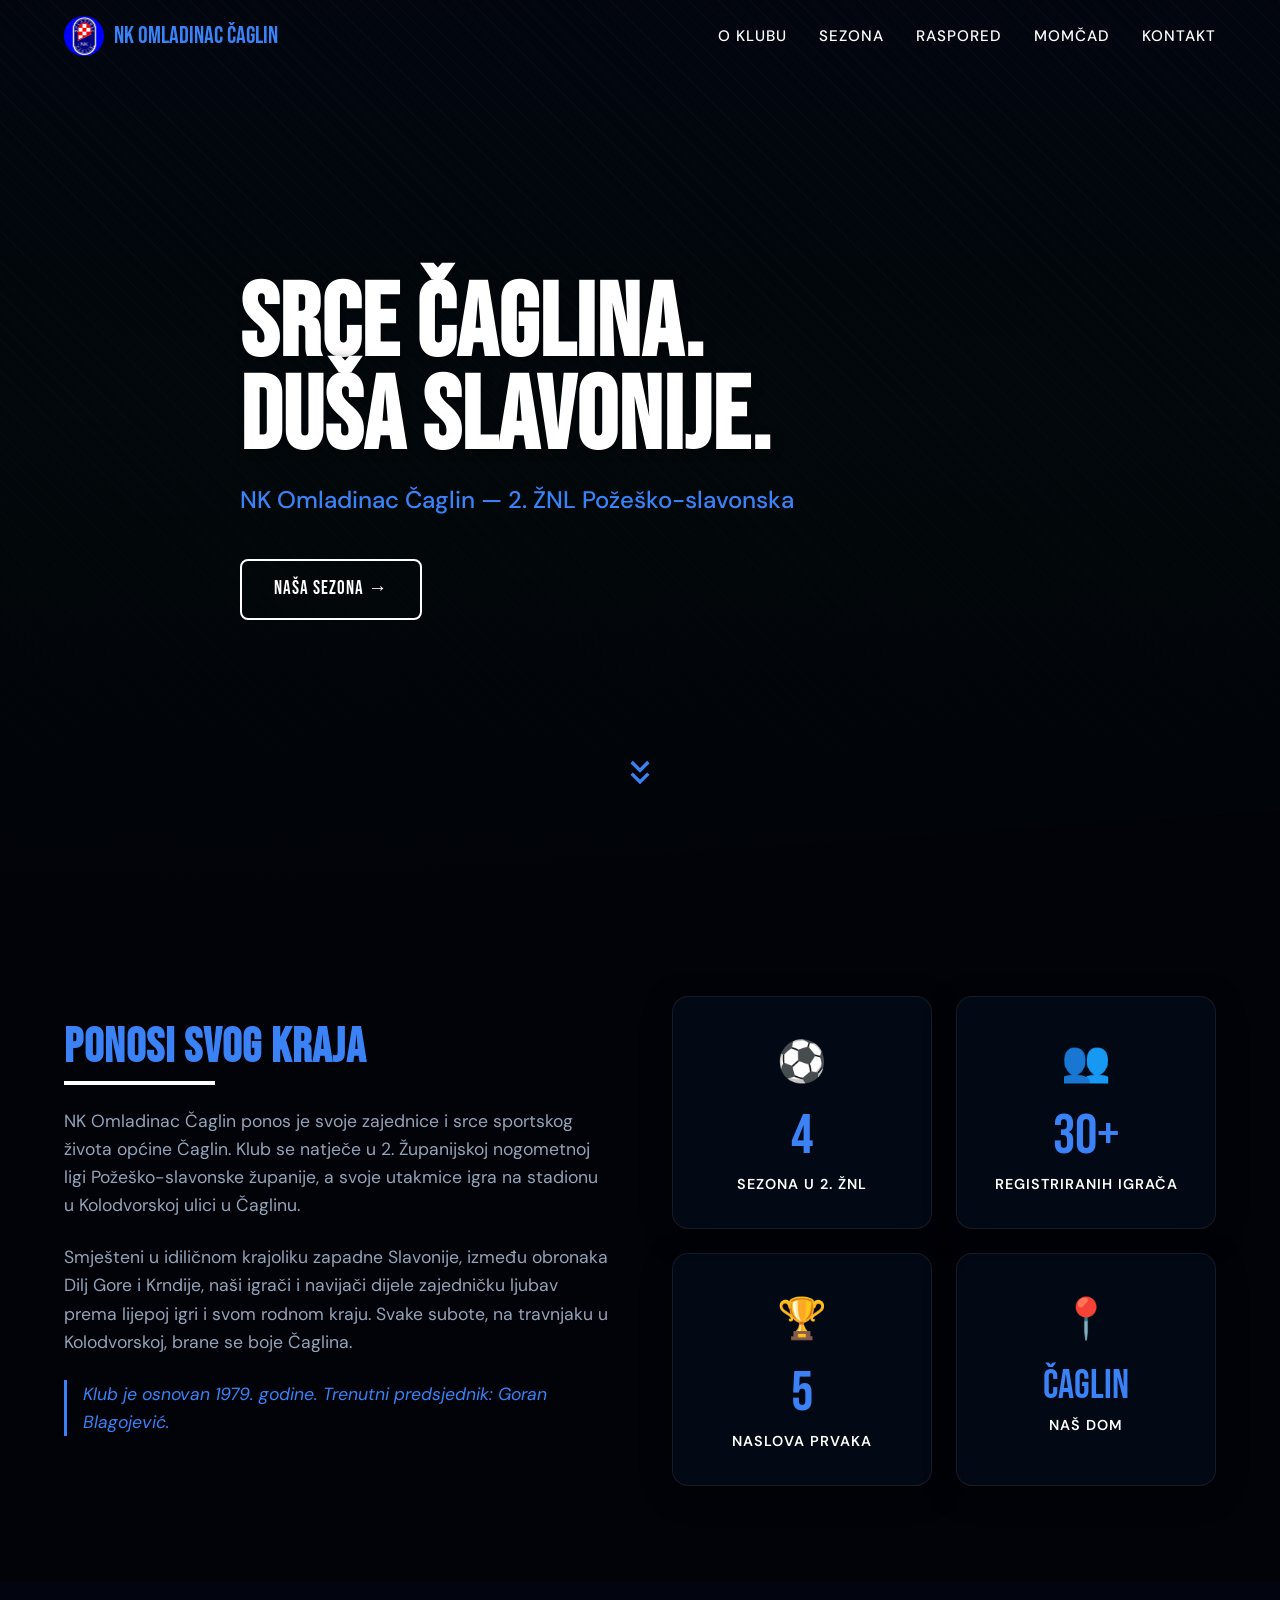
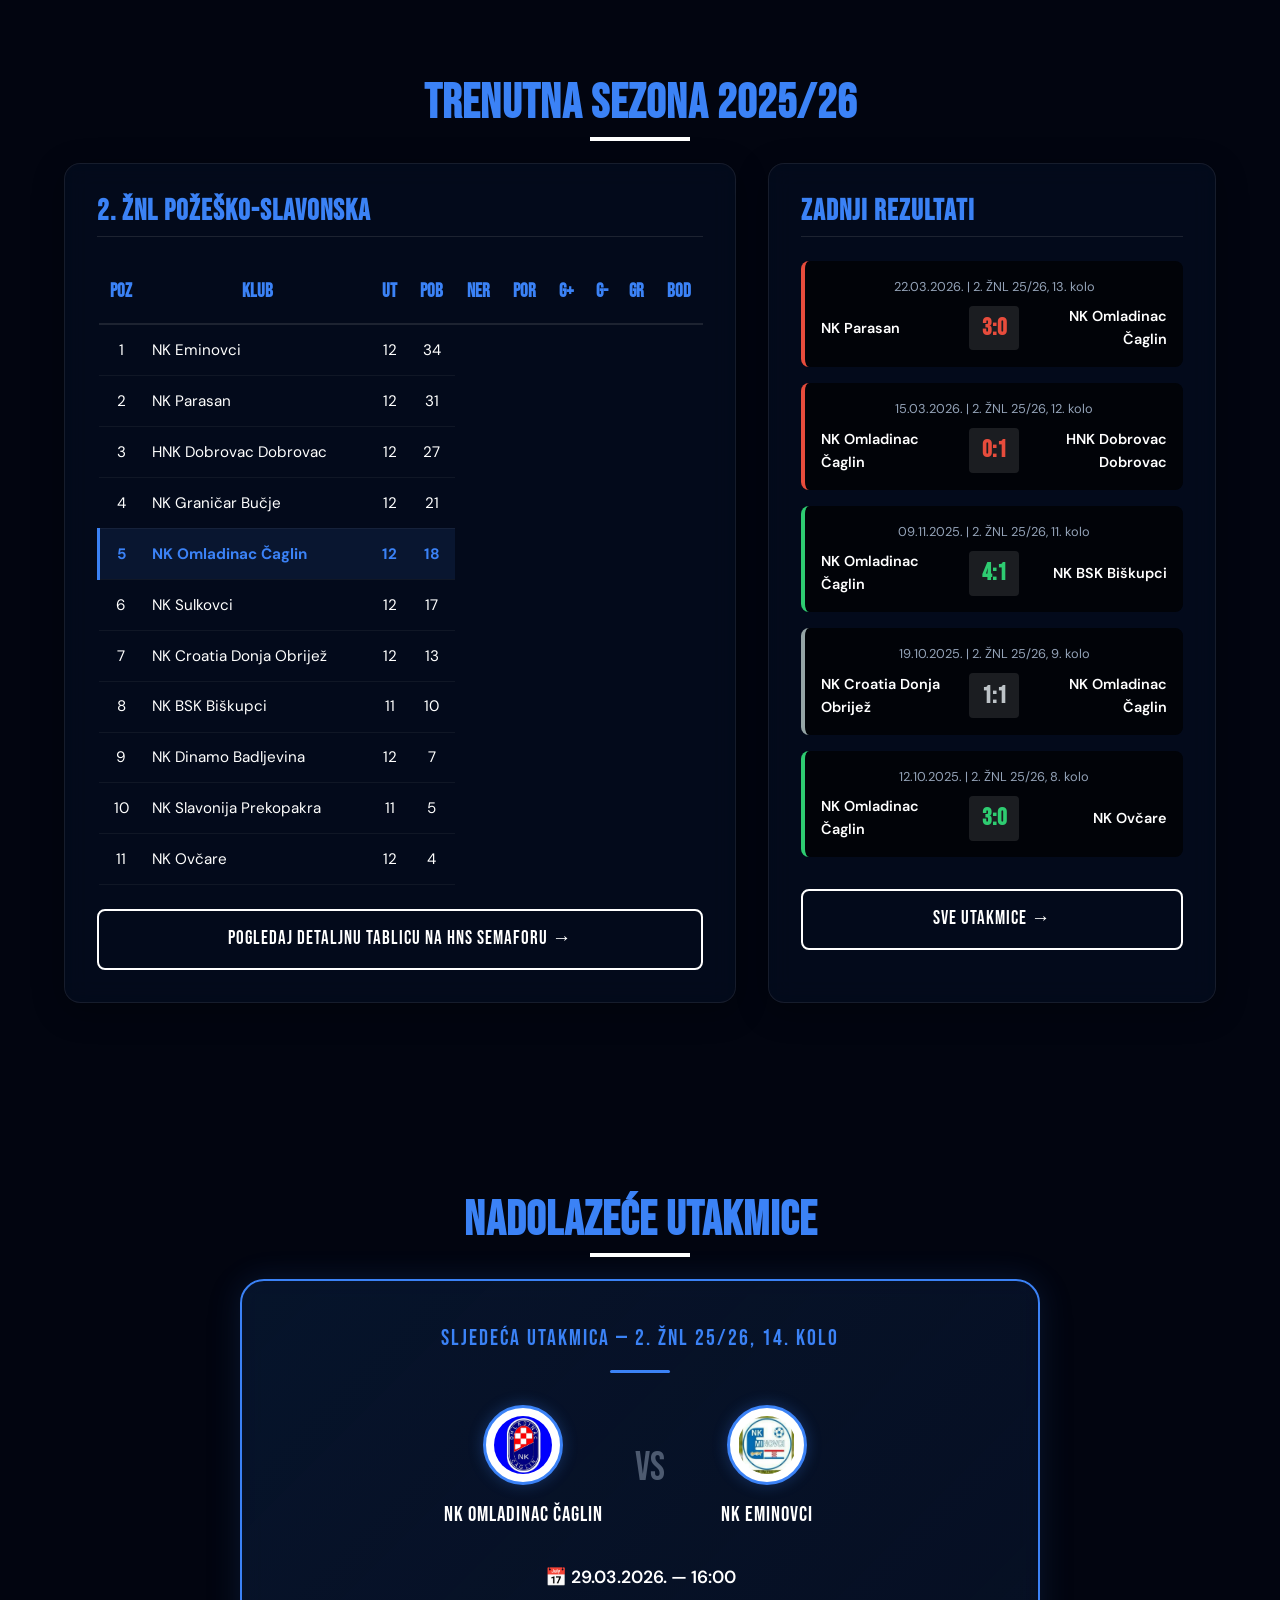
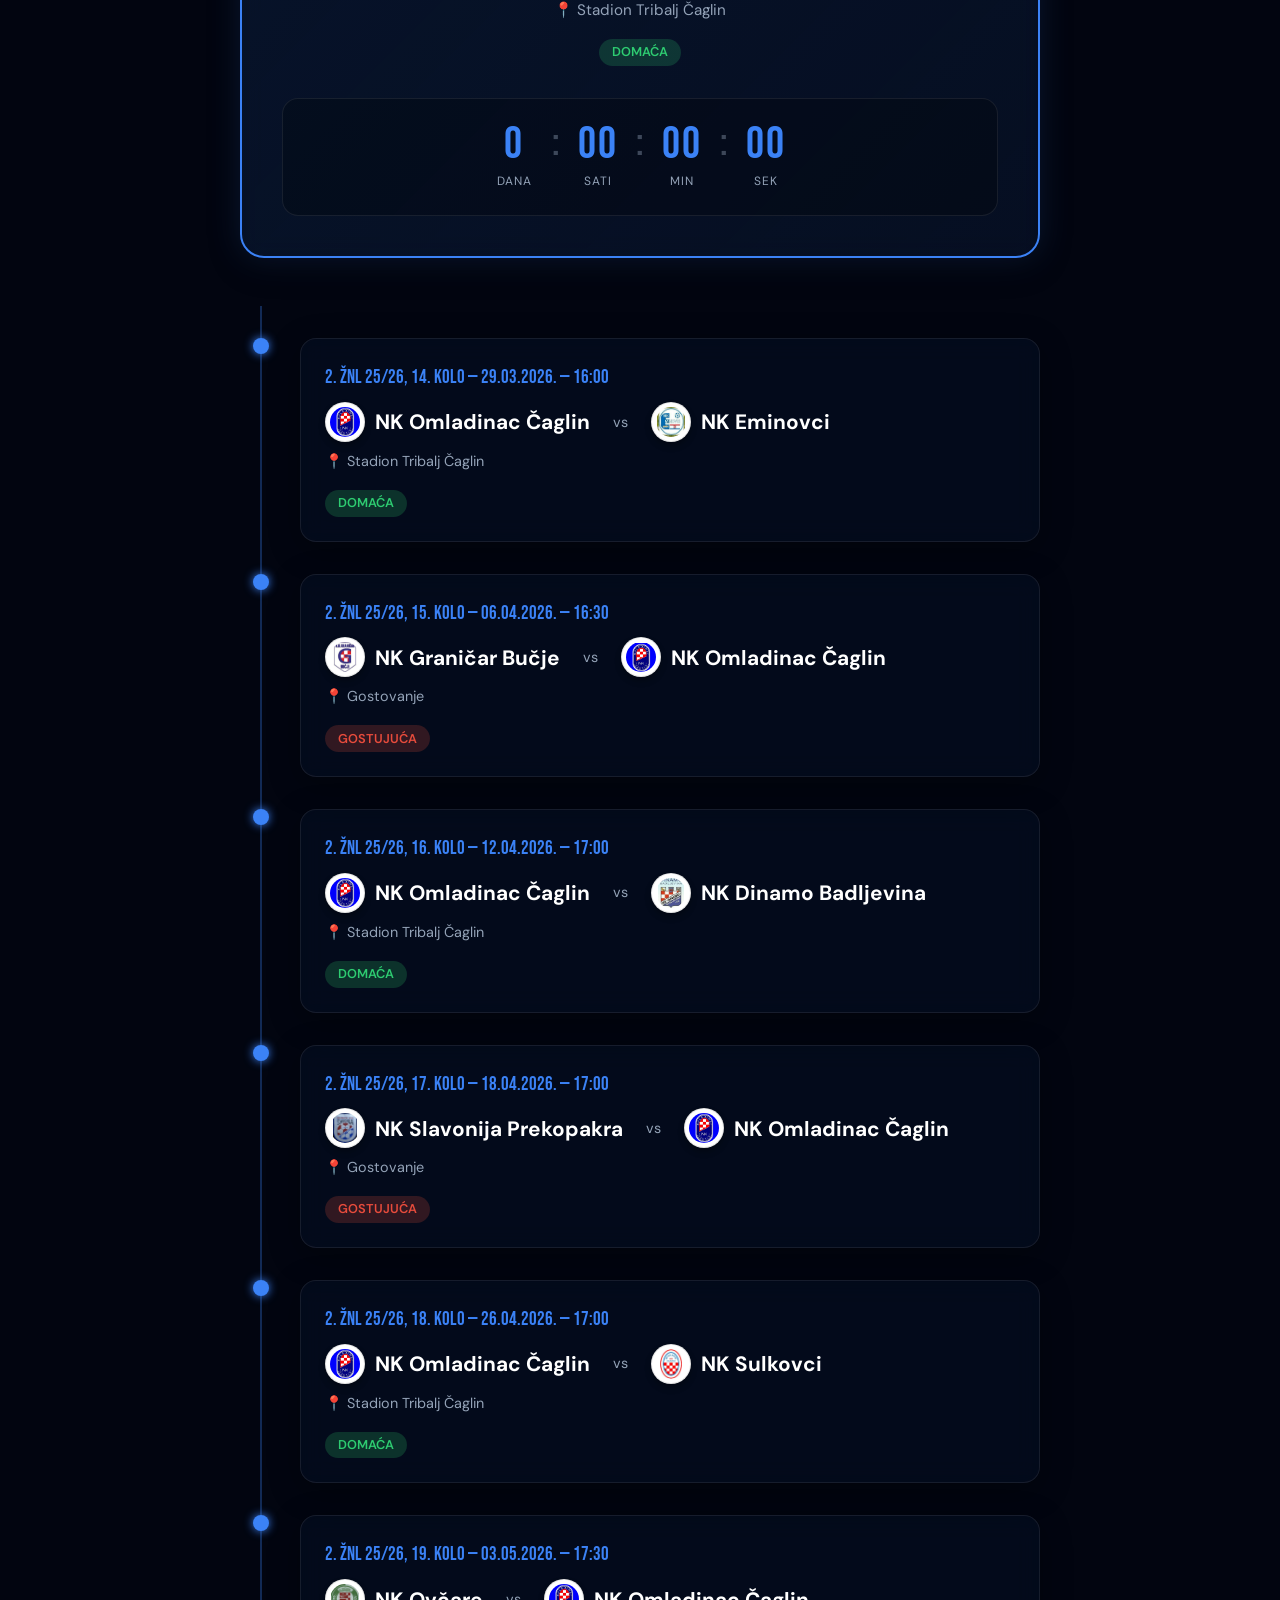
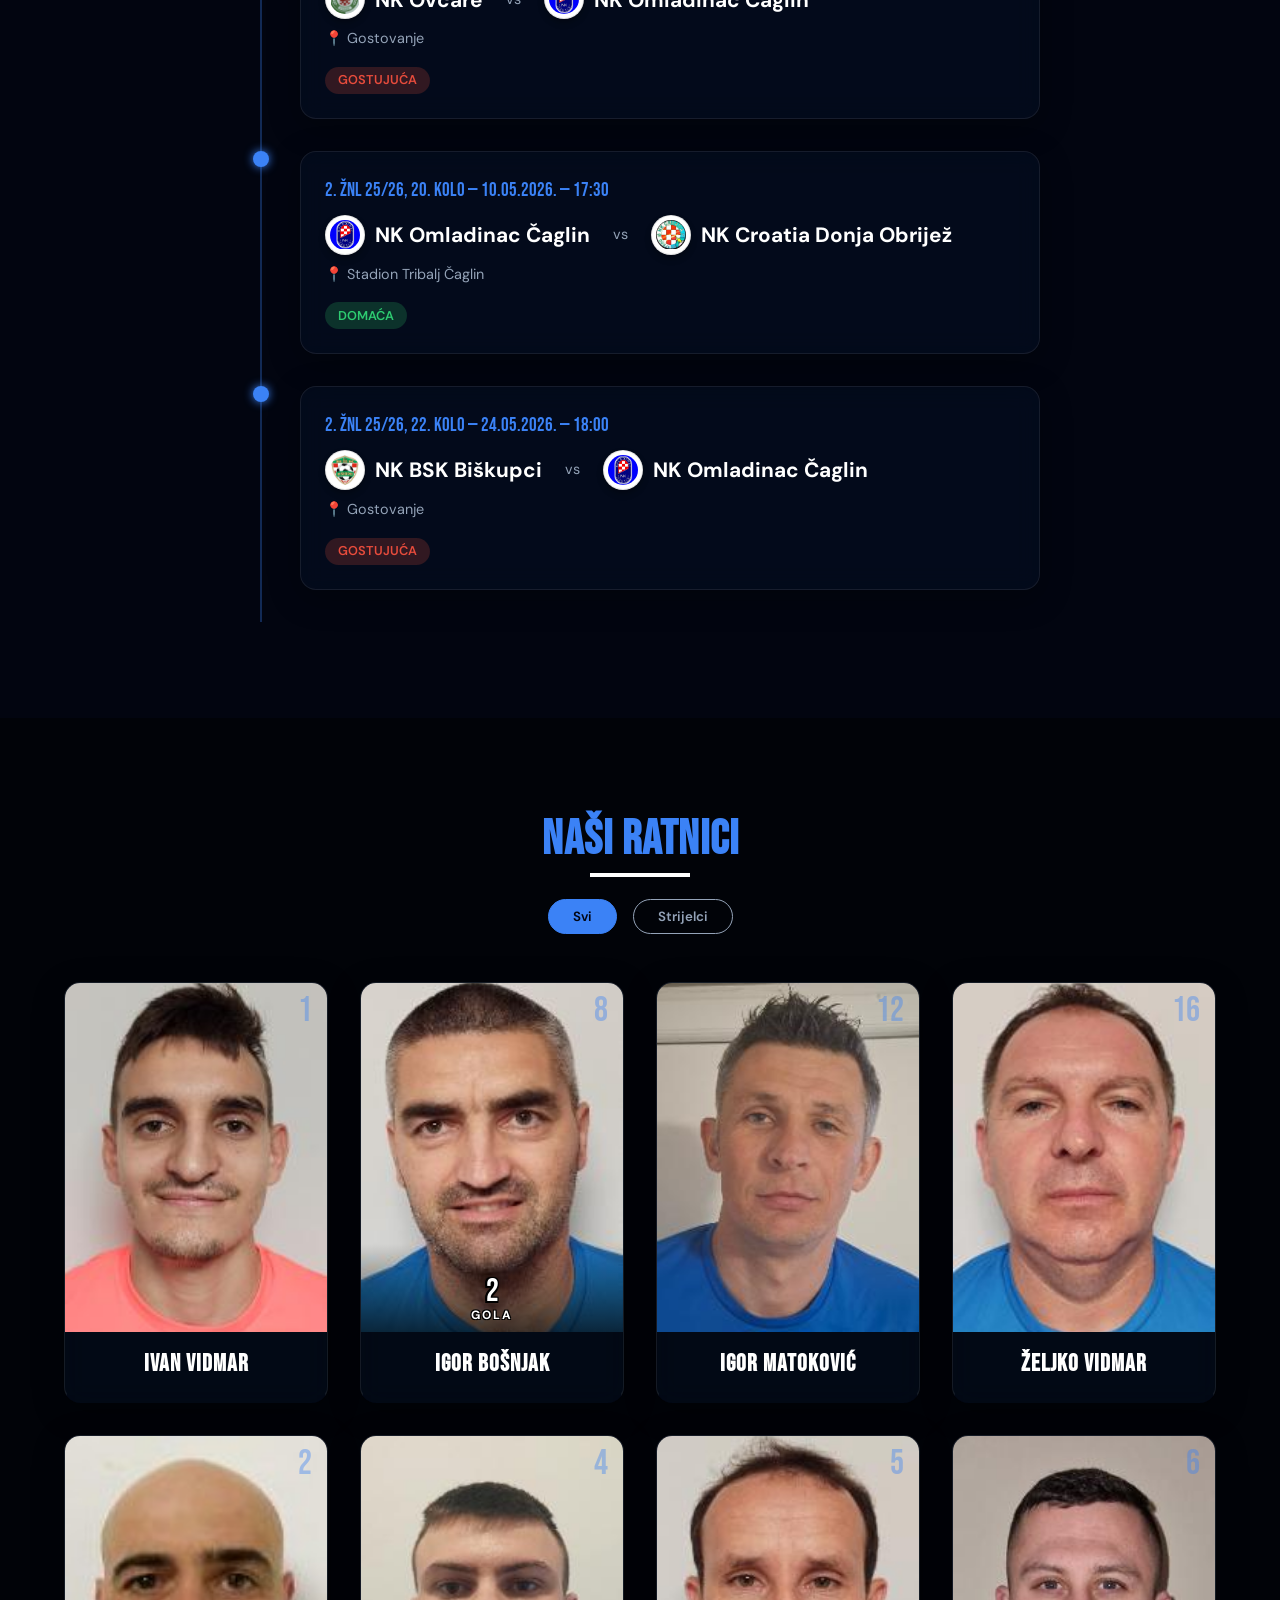
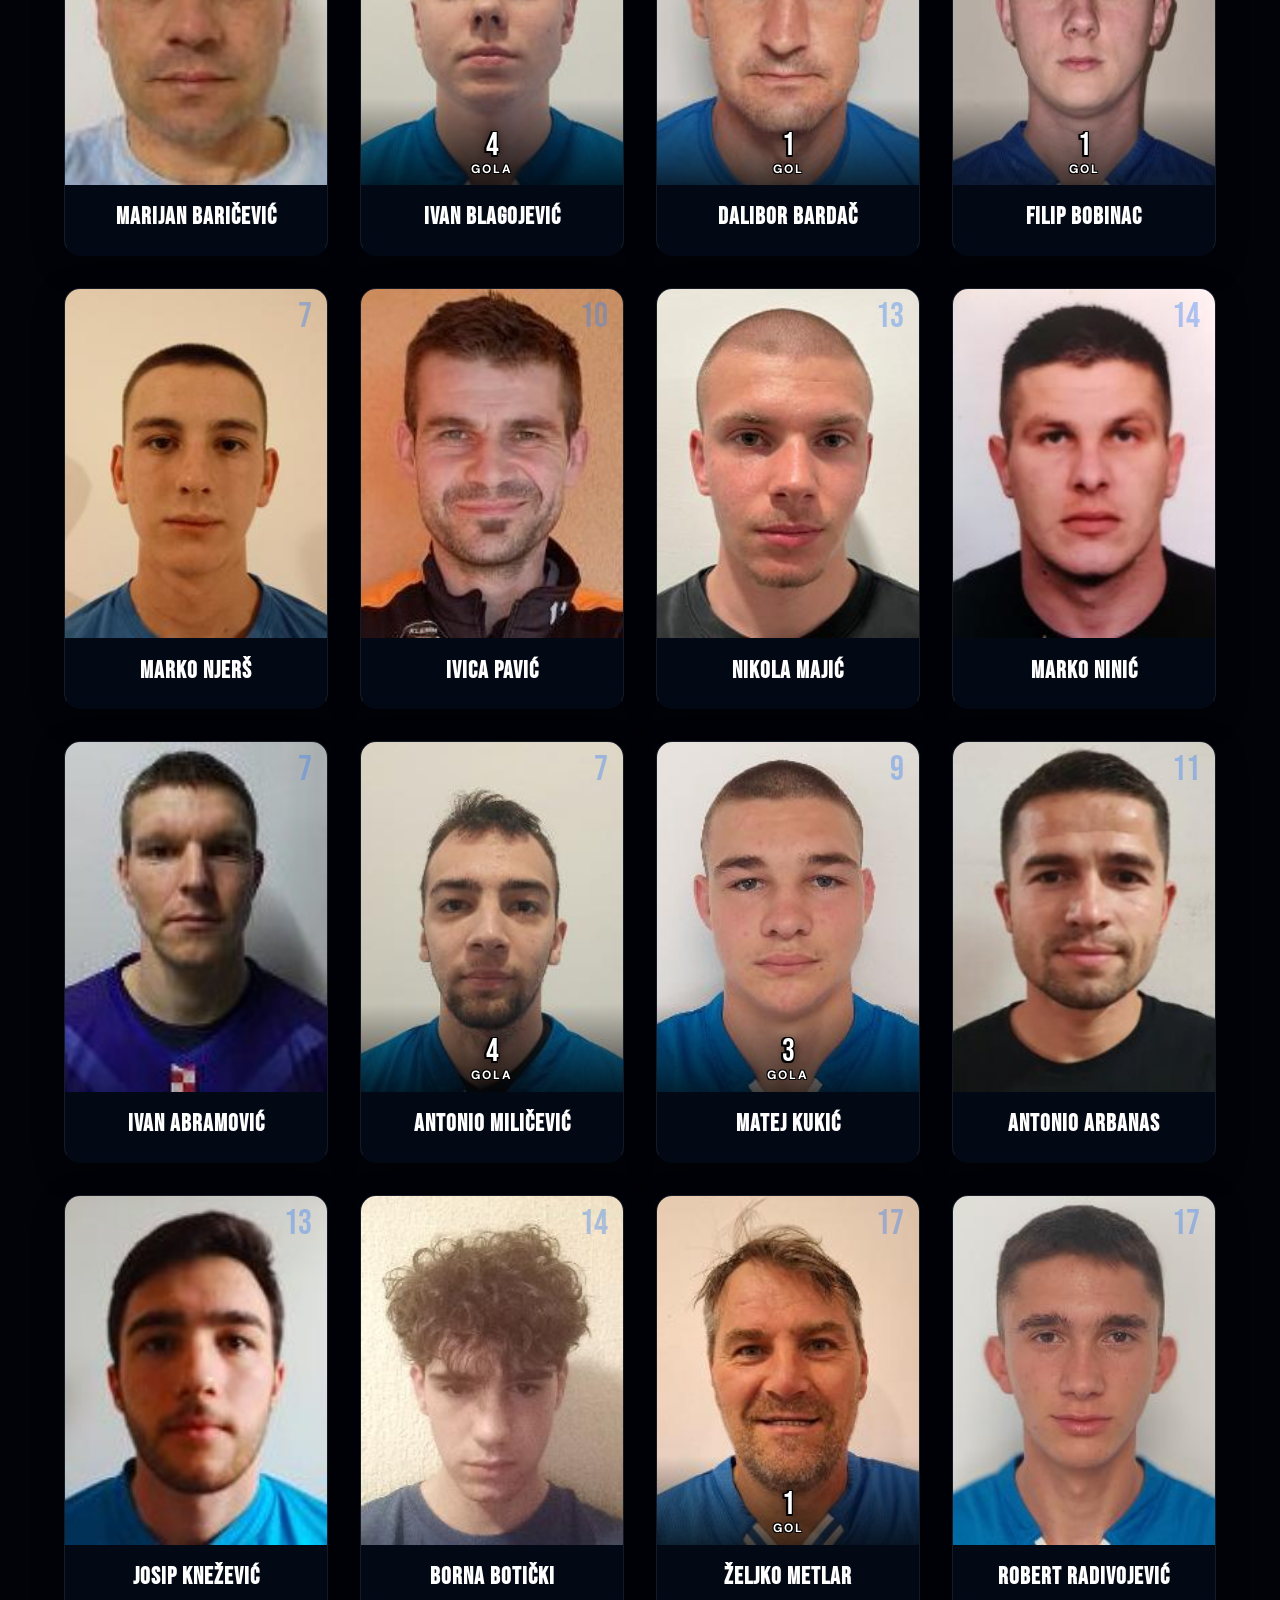
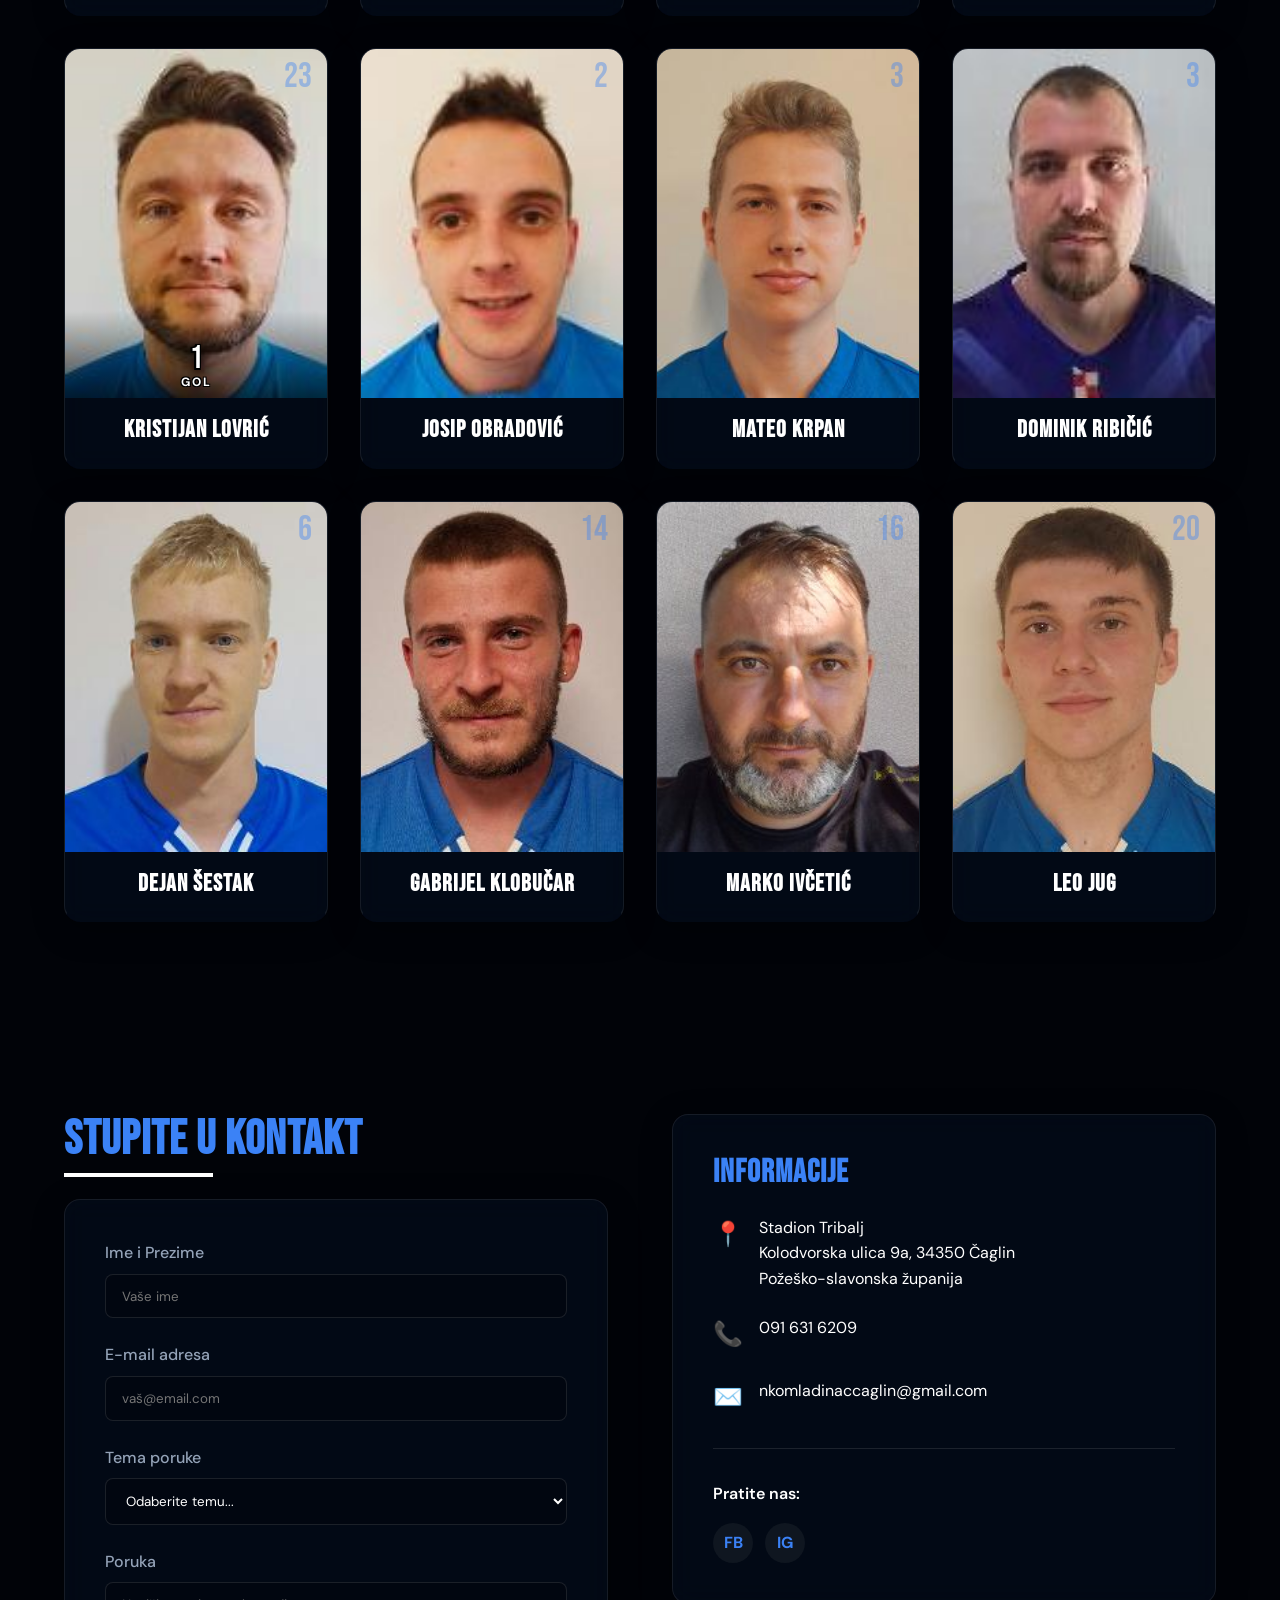
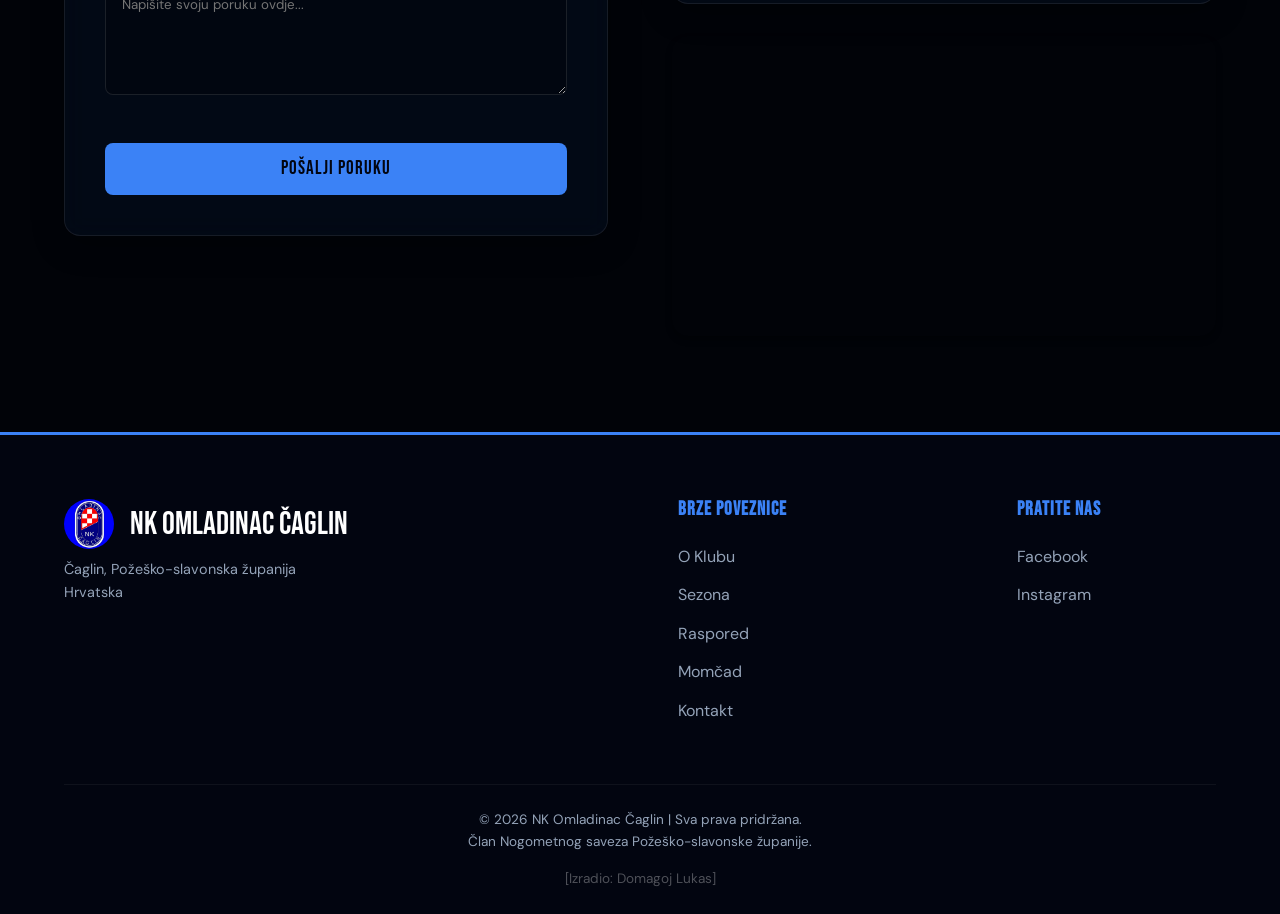
==== commit 7cde6c76: "feat: automatizacija ljestvice, rezultata i strijelaca. fiksirana logika za nadolazeće utakmice i re" ====
--- a/index.html
+++ b/index.html
@@ -140,139 +140,8 @@
                                         <th>Bod</th>
                                     </tr>
                                 </thead>
-                                <tbody>
-                                    <tr>
-                                        <td>1.</td>
-                                        <td>NK Eminovci</td>
-                                        <td>12</td>
-                                        <td>11</td>
-                                        <td>1</td>
-                                        <td>0</td>
-                                        <td>50</td>
-                                        <td>9</td>
-                                        <td>+41</td>
-                                        <td>34</td>
-                                    </tr>
-                                    <tr>
-                                        <td>2.</td>
-                                        <td>NK Parasan</td>
-                                        <td>12</td>
-                                        <td>10</td>
-                                        <td>1</td>
-                                        <td>1</td>
-                                        <td>49</td>
-                                        <td>6</td>
-                                        <td>+43</td>
-                                        <td>31</td>
-                                    </tr>
-                                    <tr>
-                                        <td>3.</td>
-                                        <td>HNK Dobrovac</td>
-                                        <td>12</td>
-                                        <td>9</td>
-                                        <td>0</td>
-                                        <td>3</td>
-                                        <td>31</td>
-                                        <td>14</td>
-                                        <td>+17</td>
-                                        <td>27</td>
-                                    </tr>
-                                    <tr>
-                                        <td>4.</td>
-                                        <td>NK Graničar Bučje</td>
-                                        <td>12</td>
-                                        <td>6</td>
-                                        <td>3</td>
-                                        <td>3</td>
-                                        <td>31</td>
-                                        <td>20</td>
-                                        <td>+11</td>
-                                        <td>21</td>
-                                    </tr>
-                                    <tr class="highlight-row">
-                                        <td>5.</td>
-                                        <td><b>NK Omladinac Čaglin</b></td>
-                                        <td>12</td>
-                                        <td>5</td>
-                                        <td>3</td>
-                                        <td>4</td>
-                                        <td>17</td>
-                                        <td>13</td>
-                                        <td>+4</td>
-                                        <td>18</td>
-                                    </tr>
-                                    <tr>
-                                        <td>6.</td>
-                                        <td>NK Sulkovci</td>
-                                        <td>12</td>
-                                        <td>5</td>
-                                        <td>2</td>
-                                        <td>5</td>
-                                        <td>24</td>
-                                        <td>24</td>
-                                        <td>0</td>
-                                        <td>17</td>
-                                    </tr>
-                                    <tr>
-                                        <td>7.</td>
-                                        <td>NK Croatia D. Obrijež</td>
-                                        <td>12</td>
-                                        <td>4</td>
-                                        <td>1</td>
-                                        <td>7</td>
-                                        <td>19</td>
-                                        <td>35</td>
-                                        <td>-16</td>
-                                        <td>13</td>
-                                    </tr>
-                                    <tr>
-                                        <td>8.</td>
-                                        <td>NK BSK Biškupci</td>
-                                        <td>11</td>
-                                        <td>3</td>
-                                        <td>1</td>
-                                        <td>7</td>
-                                        <td>15</td>
-                                        <td>28</td>
-                                        <td>-13</td>
-                                        <td>10</td>
-                                    </tr>
-                                    <tr>
-                                        <td>9.</td>
-                                        <td>NK Dinamo Badljevina</td>
-                                        <td>12</td>
-                                        <td>2</td>
-                                        <td>1</td>
-                                        <td>9</td>
-                                        <td>24</td>
-                                        <td>52</td>
-                                        <td>-28</td>
-                                        <td>7</td>
-                                    </tr>
-                                    <tr>
-                                        <td>10.</td>
-                                        <td>NK Slavonija Prekopakra</td>
-                                        <td>11</td>
-                                        <td>1</td>
-                                        <td>2</td>
-                                        <td>8</td>
-                                        <td>15</td>
-                                        <td>42</td>
-                                        <td>-27</td>
-                                        <td>5</td>
-                                    </tr>
-                                    <tr>
-                                        <td>11.</td>
-                                        <td>NK Ovčare</td>
-                                        <td>12</td>
-                                        <td>1</td>
-                                        <td>1</td>
-                                        <td>10</td>
-                                        <td>13</td>
-                                        <td>45</td>
-                                        <td>-32</td>
-                                        <td>4</td>
-                                    </tr>
+                                <tbody id="league-table-body">
+                                    <!-- Podaci se učitavaju iz podaci.json -->
                                 </tbody>
                             </table>
                         </div>
@@ -283,50 +152,8 @@
                     <!-- Zadnji rezultati -->
                     <div class="panel results-panel scroll-animate delay-1">
                         <h3 class="panel-title">Zadnji Rezultati</h3>
-
-                        <div class="match-card result-loss">
-                            <div class="match-date">22. Ožu 2026. | 2. ŽNL (13. kolo)</div>
-                            <div class="match-teams">
-                                <span class="team">NK Parasan</span>
-                                <span class="score loss-score">3 : 0</span>
-                                <span class="team text-right">NK Omladinac Čaglin</span>
-                            </div>
-                        </div>
-
-                        <div class="match-card result-loss">
-                            <div class="match-date">15. Ožu 2026. | 2. ŽNL (12. kolo)</div>
-                            <div class="match-teams">
-                                <span class="team">NK Omladinac Čaglin</span>
-                                <span class="score loss-score">0 : 1</span>
-                                <span class="team text-right">HNK Dobrovac</span>
-                            </div>
-                        </div>
-
-                        <div class="match-card result-win">
-                            <div class="match-date">09. Stu 2025. | 2. ŽNL (11. kolo)</div>
-                            <div class="match-teams">
-                                <span class="team">NK Omladinac Čaglin</span>
-                                <span class="score win-score">4 : 1</span>
-                                <span class="team text-right">NK BSK Biškupci</span>
-                            </div>
-                        </div>
-
-                        <div class="match-card result-draw">
-                            <div class="match-date">19. Lis 2025. | 2. ŽNL (9. kolo)</div>
-                            <div class="match-teams">
-                                <span class="team">NK Croatia D. Obrijež</span>
-                                <span class="score draw-score">1 : 1</span>
-                                <span class="team text-right">NK Omladinac Čaglin</span>
-                            </div>
-                        </div>
-
-                        <div class="match-card result-win">
-                            <div class="match-date">12. Lis 2025. | 2. ŽNL (8. kolo)</div>
-                            <div class="match-teams">
-                                <span class="team">NK Omladinac Čaglin</span>
-                                <span class="score win-score">3 : 0</span>
-                                <span class="team text-right">NK Ovčare</span>
-                            </div>
+                        <div id="results-container">
+                            <!-- Rezultati se učitavaju iz podaci.json -->
                         </div>
 
                         <a href="https://semafor.hns.family/klubovi/660/nk-omladinac-caglin/" target="_blank"
@@ -345,7 +172,7 @@
                 <h2 class="section-title center-title scroll-animate">Nadolazeće Utakmice</h2>
 
                 <!-- Sljedeća utakmica — istaknuta kartica -->
-                <div class="next-match-card scroll-animate">
+                <div class="next-match-card scroll-animate" id="next-match-card">
                     <div class="next-match-label">Sljedeća Utakmica — 14. kolo</div>
                     <div class="next-match-teams">
                         <div class="next-match-team">
@@ -388,86 +215,9 @@
                 </div>
 
                 <!-- Ostale nadolazeće utakmice -->
-                <div class="timeline scroll-animate delay-1">
-                    <div class="timeline-item">
-                        <div class="timeline-dot"></div>
-                        <div class="timeline-content">
-                            <div class="match-time">15. kolo — 06.04.2026. — 16:30</div>
-                            <div class="match-teams-title">
-                                <div class="timeline-team">
-                                    <img src="" alt="" class="timeline-crest" data-club="NK Graničar Bučje">
-                                    <span>NK Graničar Bučje</span>
-                                </div>
-                                <span class="vs">vs</span>
-                                <div class="timeline-team">
-                                    <img src="images/omladinac.jpg" alt="NK Omladinac Čaglin" class="timeline-crest">
-                                    <span>NK Omladinac Čaglin</span>
-                                </div>
-                            </div>
-                            <div class="match-location">📍 Stadion NK Graničar, Bučje</div>
-                            <span class="match-tag tag-away">Gostujuća</span>
-                        </div>
-                    </div>
-
-                    <div class="timeline-item">
-                        <div class="timeline-dot"></div>
-                        <div class="timeline-content">
-                            <div class="match-time">16. kolo — 12.04.2026. — 17:00</div>
-                            <div class="match-teams-title">
-                                <div class="timeline-team">
-                                    <img src="images/omladinac.jpg" alt="NK Omladinac Čaglin" class="timeline-crest">
-                                    <span>NK Omladinac Čaglin</span>
-                                </div>
-                                <span class="vs">vs</span>
-                                <div class="timeline-team">
-                                    <img src="" alt="" class="timeline-crest" data-club="NK Dinamo Badljevina">
-                                    <span>NK Dinamo Badljevina</span>
-                                </div>
-                            </div>
-                            <div class="match-location">📍 Stadion Tribalj Čaglin</div>
-                            <span class="match-tag tag-home">Domaća</span>
-                        </div>
-                    </div>
-
-                    <div class="timeline-item">
-                        <div class="timeline-dot"></div>
-                        <div class="timeline-content">
-                            <div class="match-time">17. kolo — 18.04.2026. — 17:00</div>
-                            <div class="match-teams-title">
-                                <div class="timeline-team">
-                                    <img src="" alt="" class="timeline-crest" data-club="NK Slavonija Prekopakra">
-                                    <span>NK Slavonija Prekopakra</span>
-                                </div>
-                                <span class="vs">vs</span>
-                                <div class="timeline-team">
-                                    <img src="images/omladinac.jpg" alt="NK Omladinac Čaglin" class="timeline-crest">
-                                    <span>NK Omladinac Čaglin</span>
-                                </div>
-                            </div>
-                            <div class="match-location">📍 Stadion NK Slavonija, Prekopakra</div>
-                            <span class="match-tag tag-away">Gostujuća</span>
-                        </div>
-                    </div>
-
-                    <div class="timeline-item">
-                        <div class="timeline-dot"></div>
-                        <div class="timeline-content">
-                            <div class="match-time">18. kolo — 26.04.2026. — 17:00</div>
-                            <div class="match-teams-title">
-                                <div class="timeline-team">
-                                    <img src="images/omladinac.jpg" alt="NK Omladinac Čaglin" class="timeline-crest">
-                                    <span>NK Omladinac Čaglin</span>
-                                </div>
-                                <span class="vs">vs</span>
-                                <div class="timeline-team">
-                                    <img src="" alt="" class="timeline-crest" data-club="NK Sulkovci">
-                                    <span>NK Sulkovci</span>
-                                </div>
-                            </div>
-                            <div class="match-location">📍 Stadion Tribalj Čaglin</div>
-                            <span class="match-tag tag-home">Domaća</span>
-                        </div>
-                    </div>
+                <div class="timeline scroll-animate delay-1" id="upcoming-timeline">
+                    <!-- Podaci se učitavaju iz podaci.json -->
+                </div>
                 </div>
             </div>
         </section>
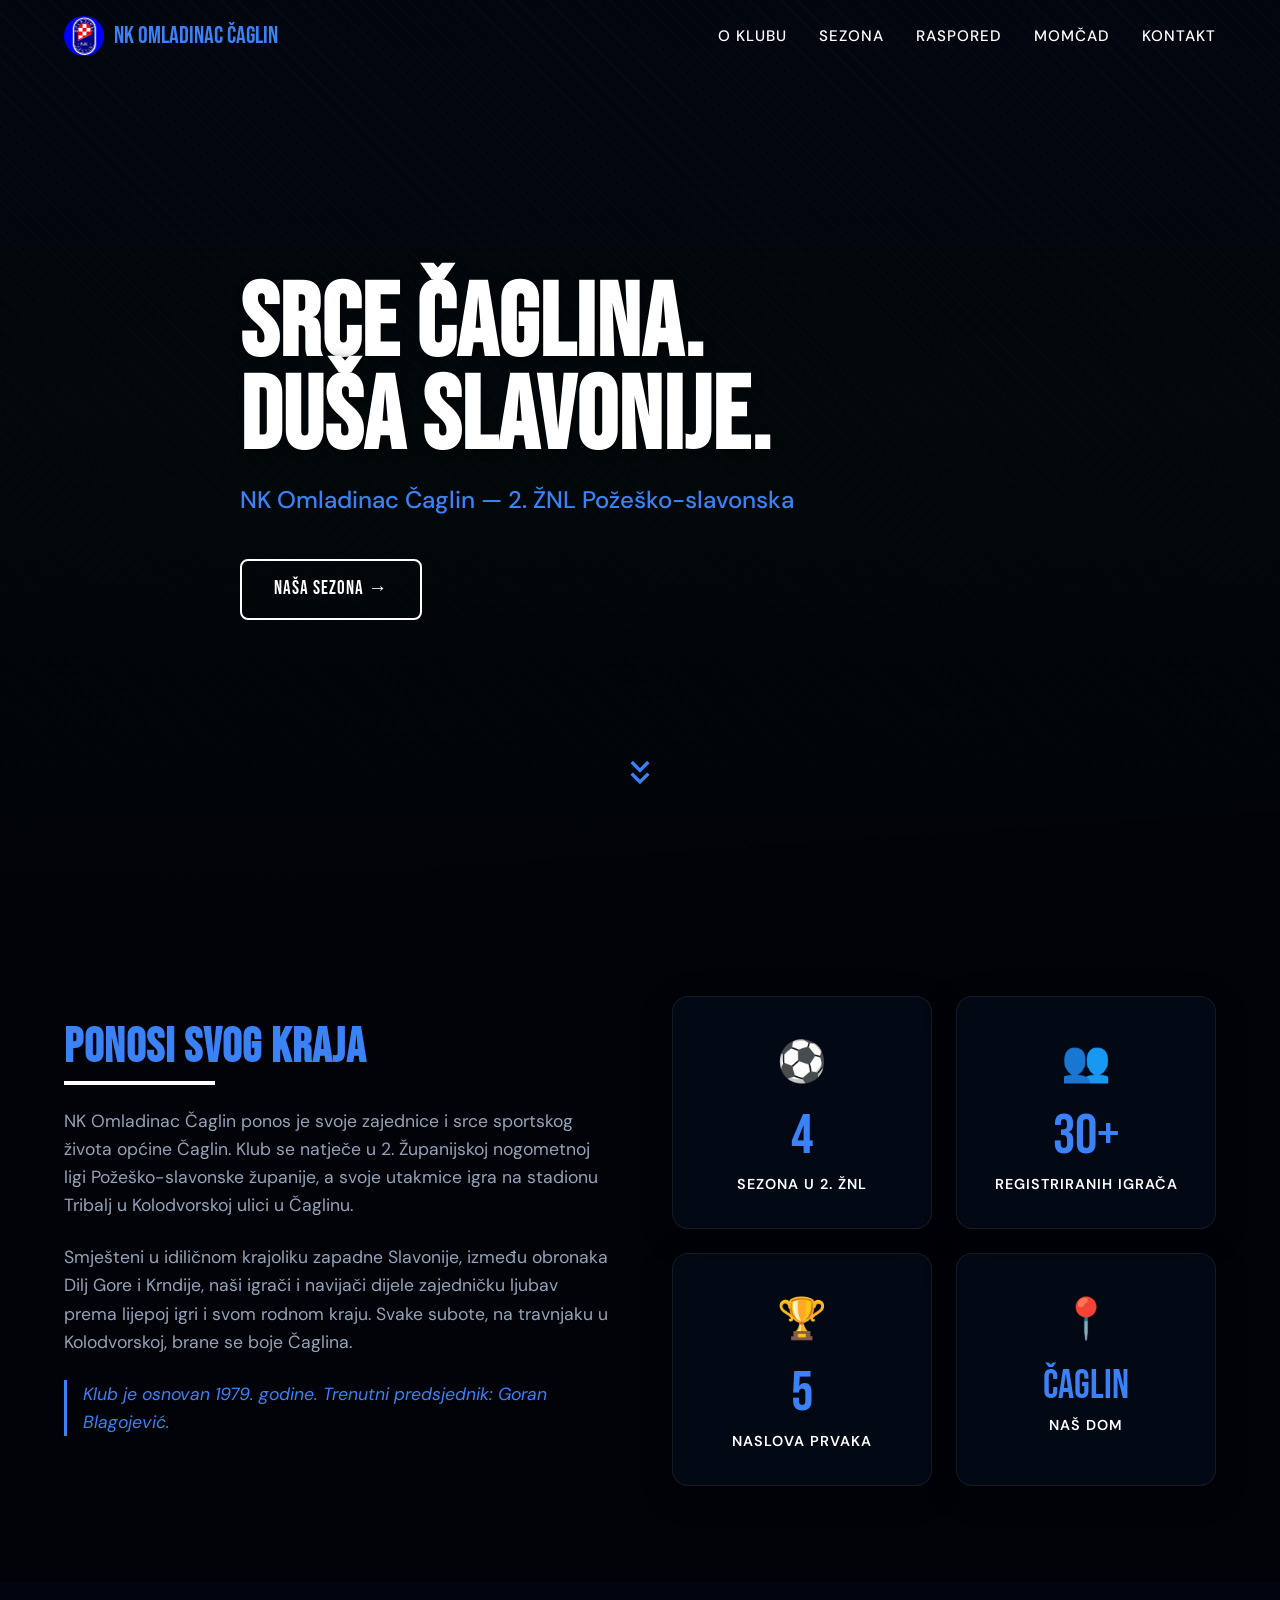
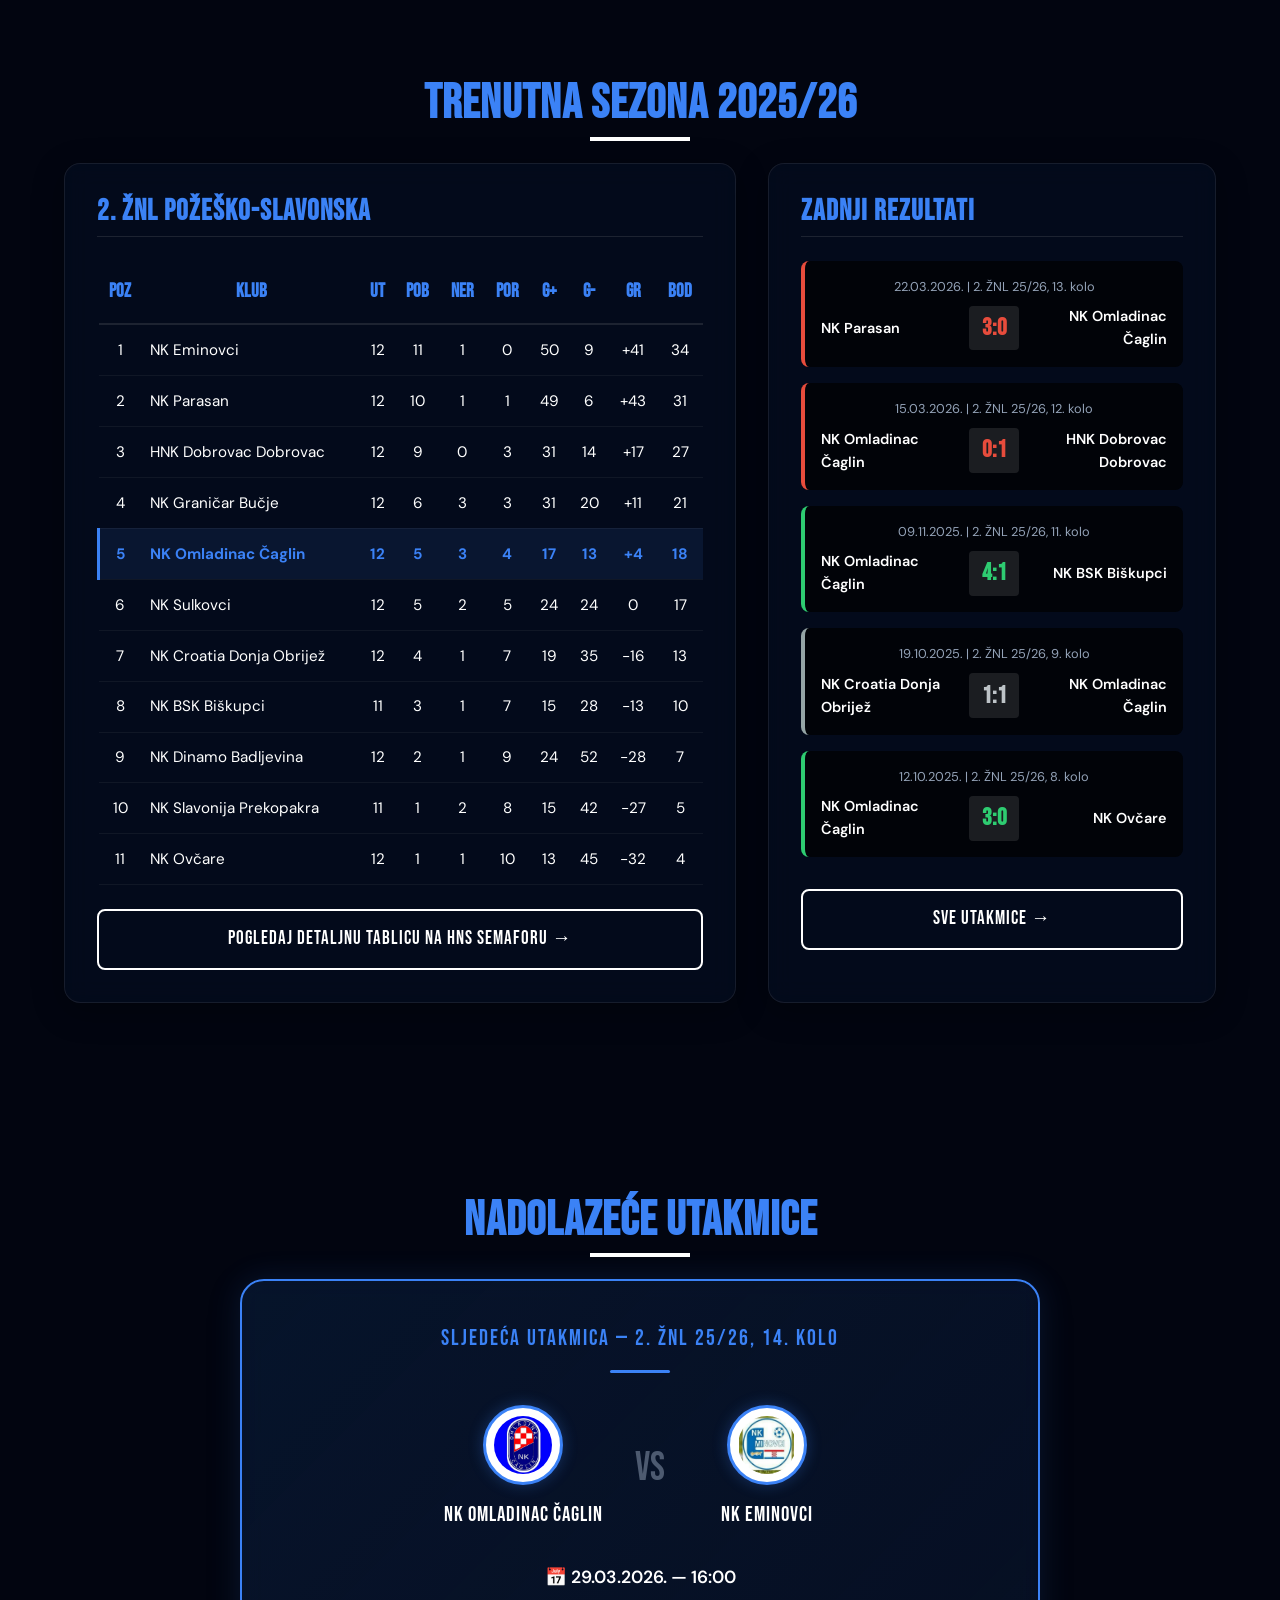
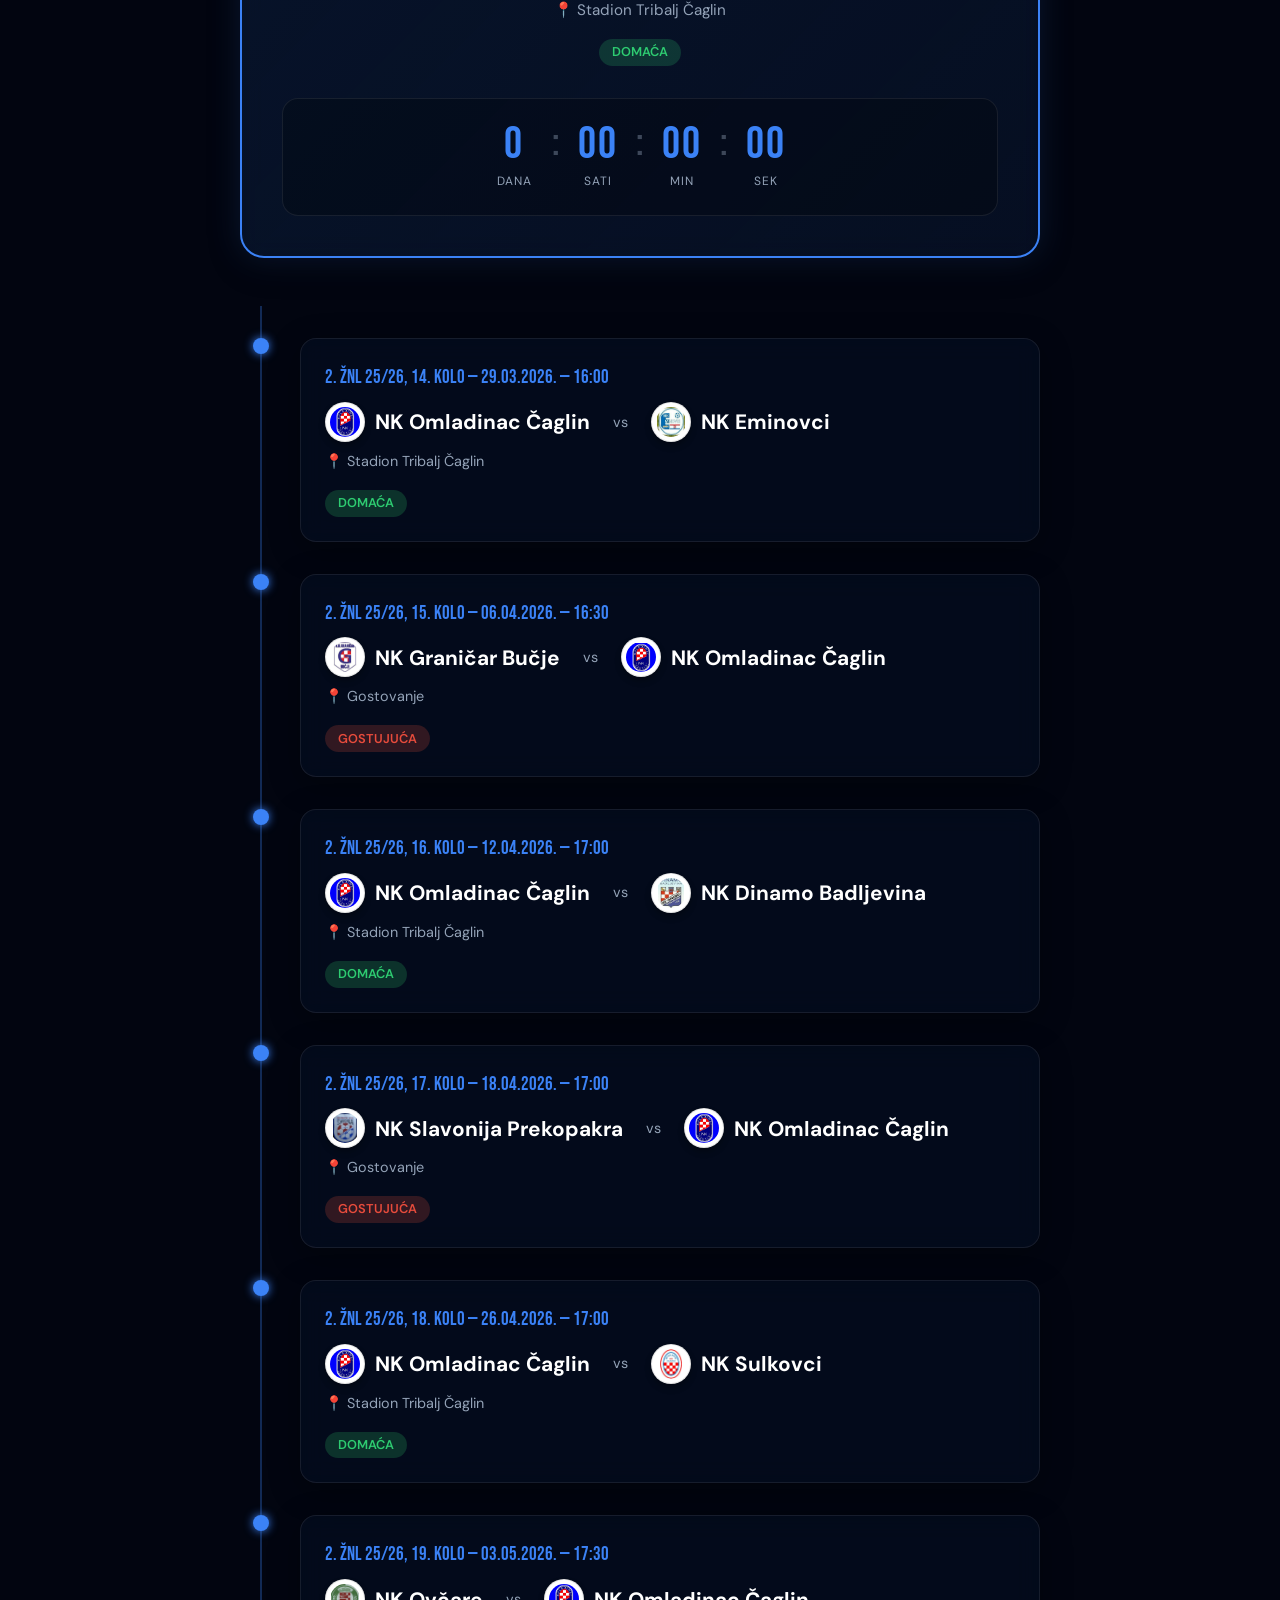
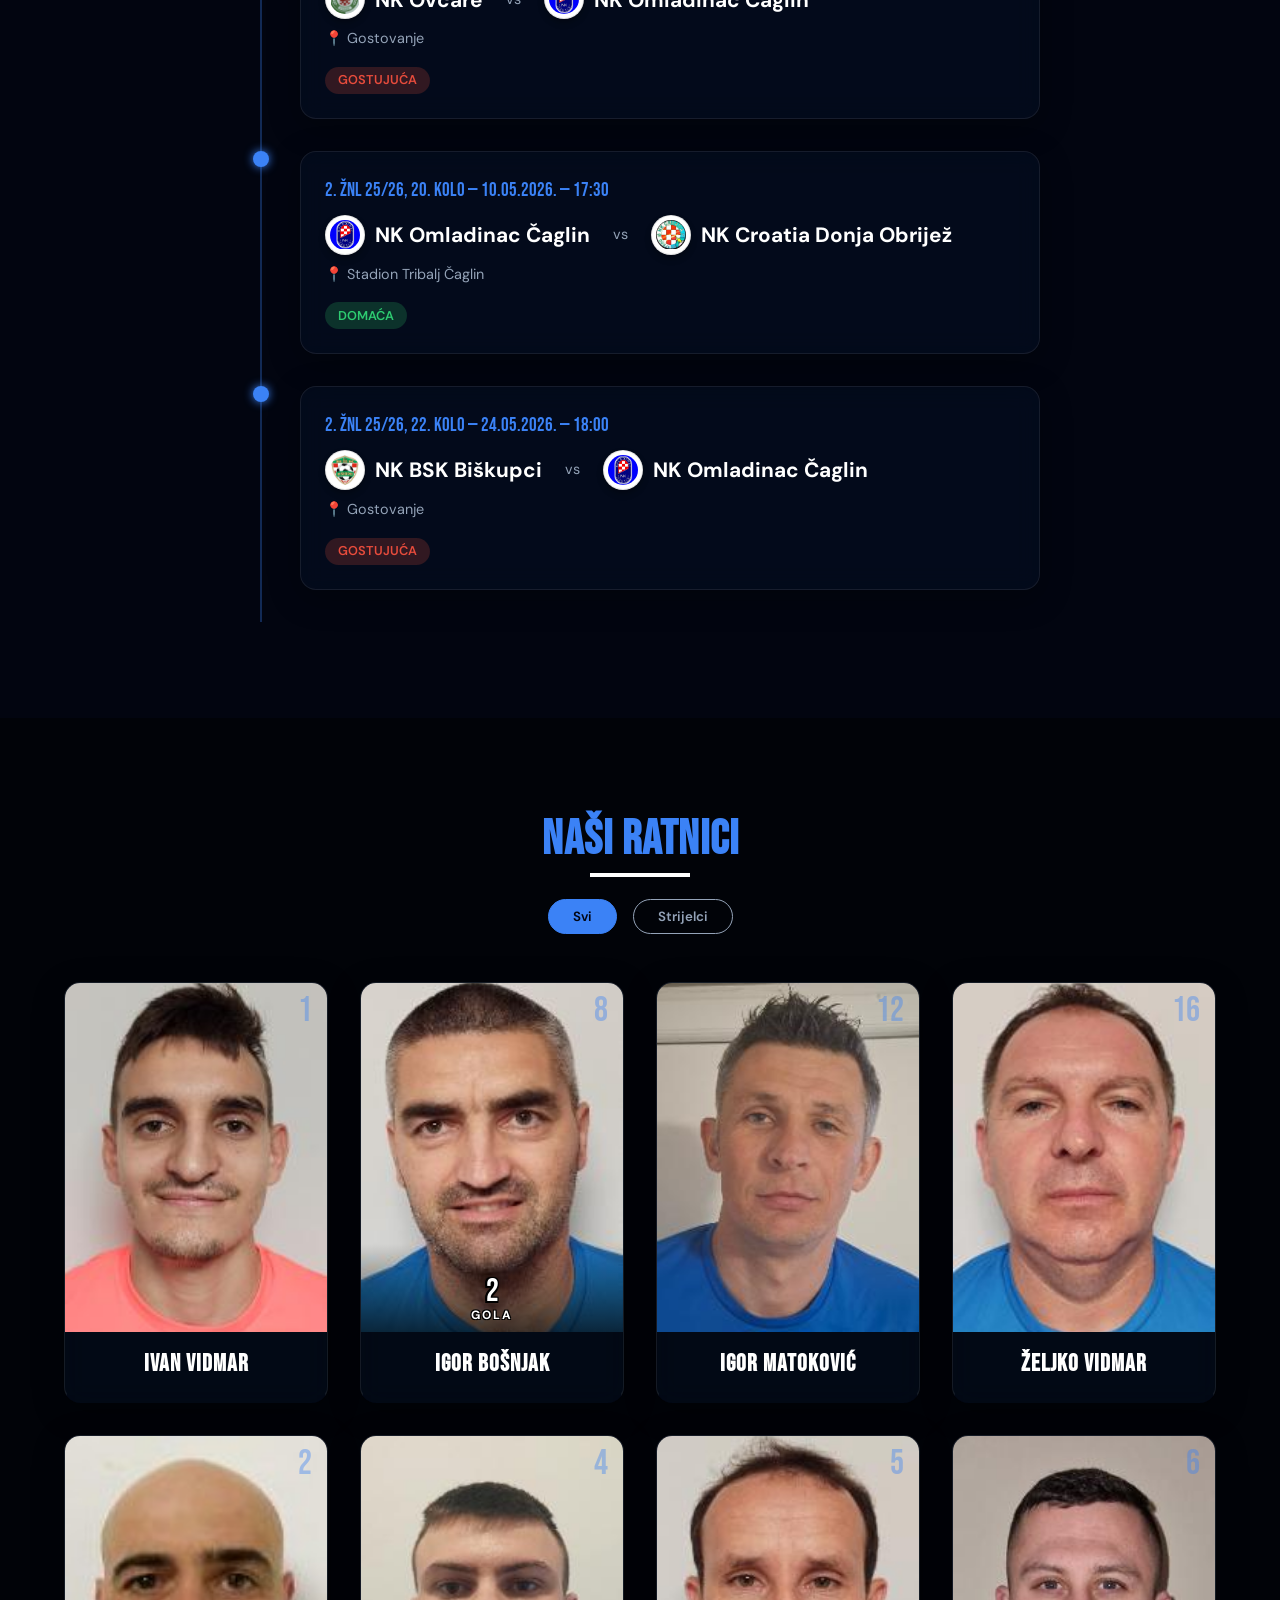
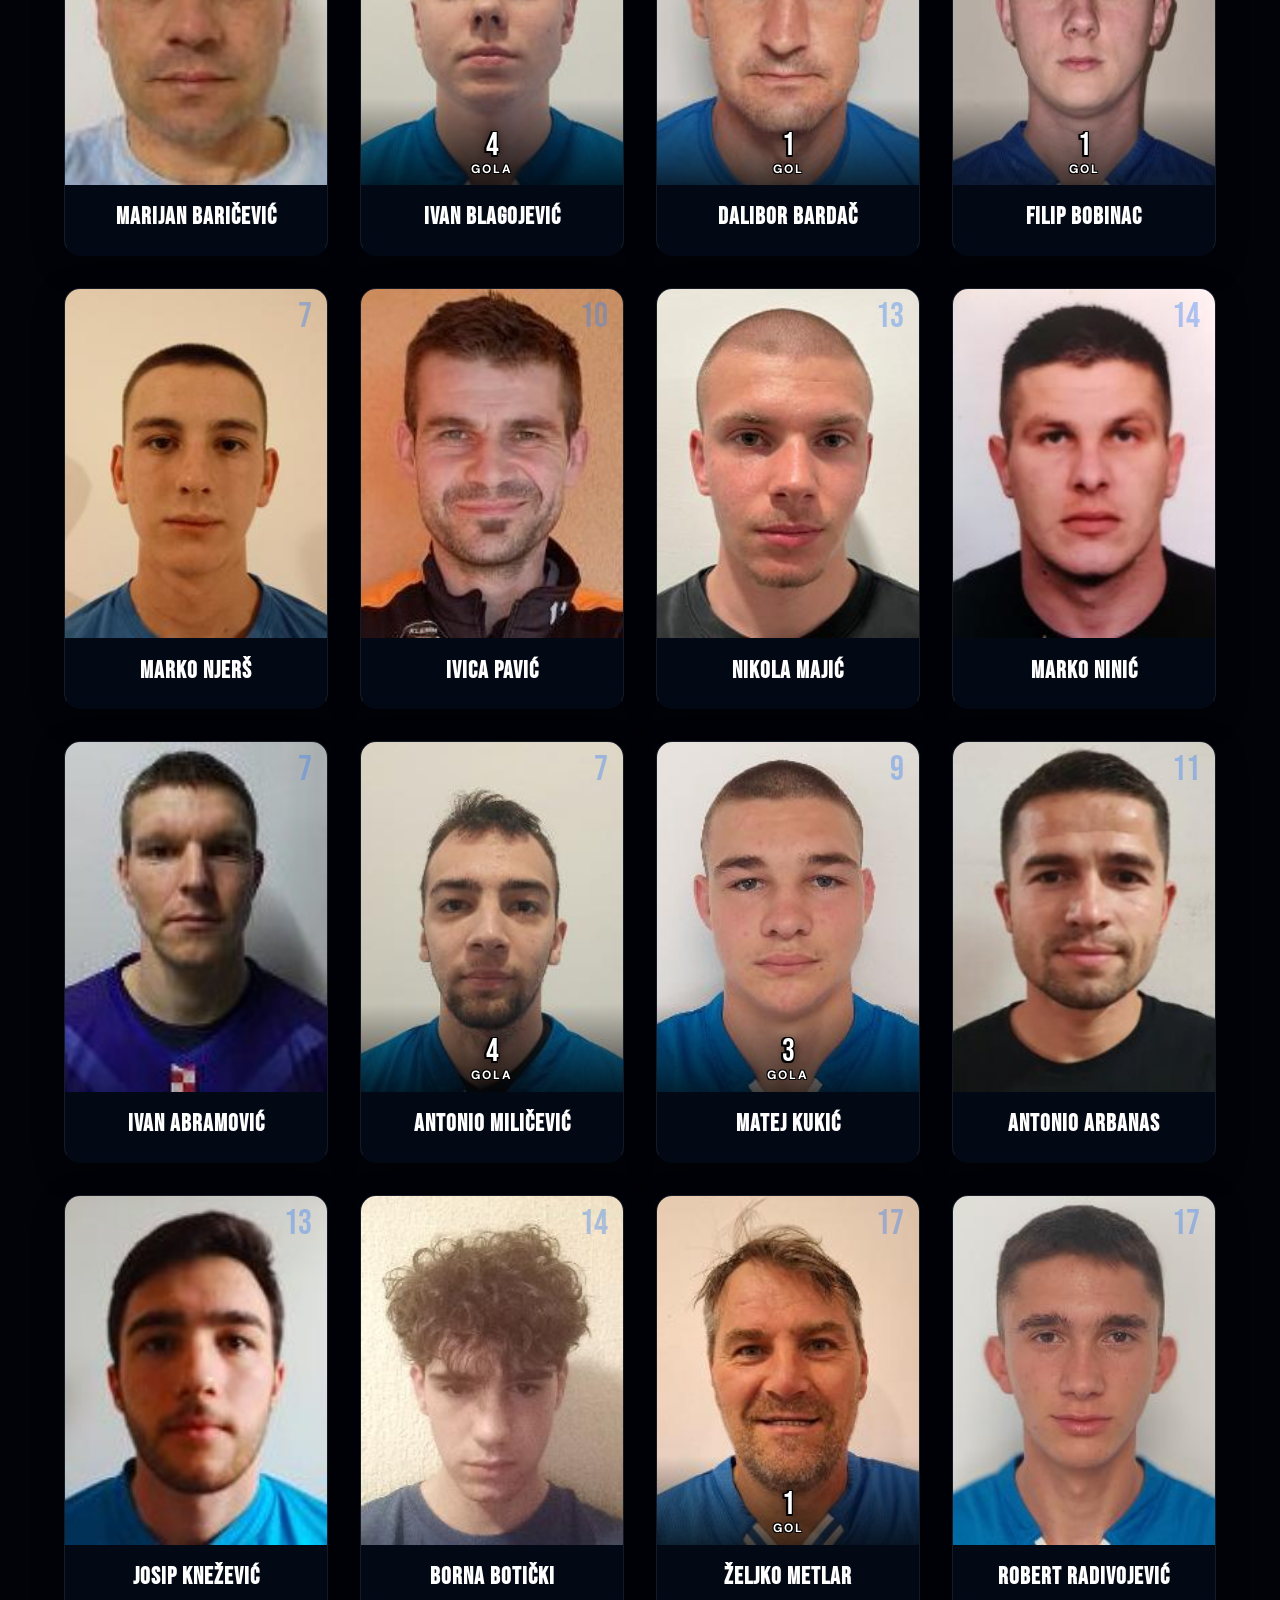
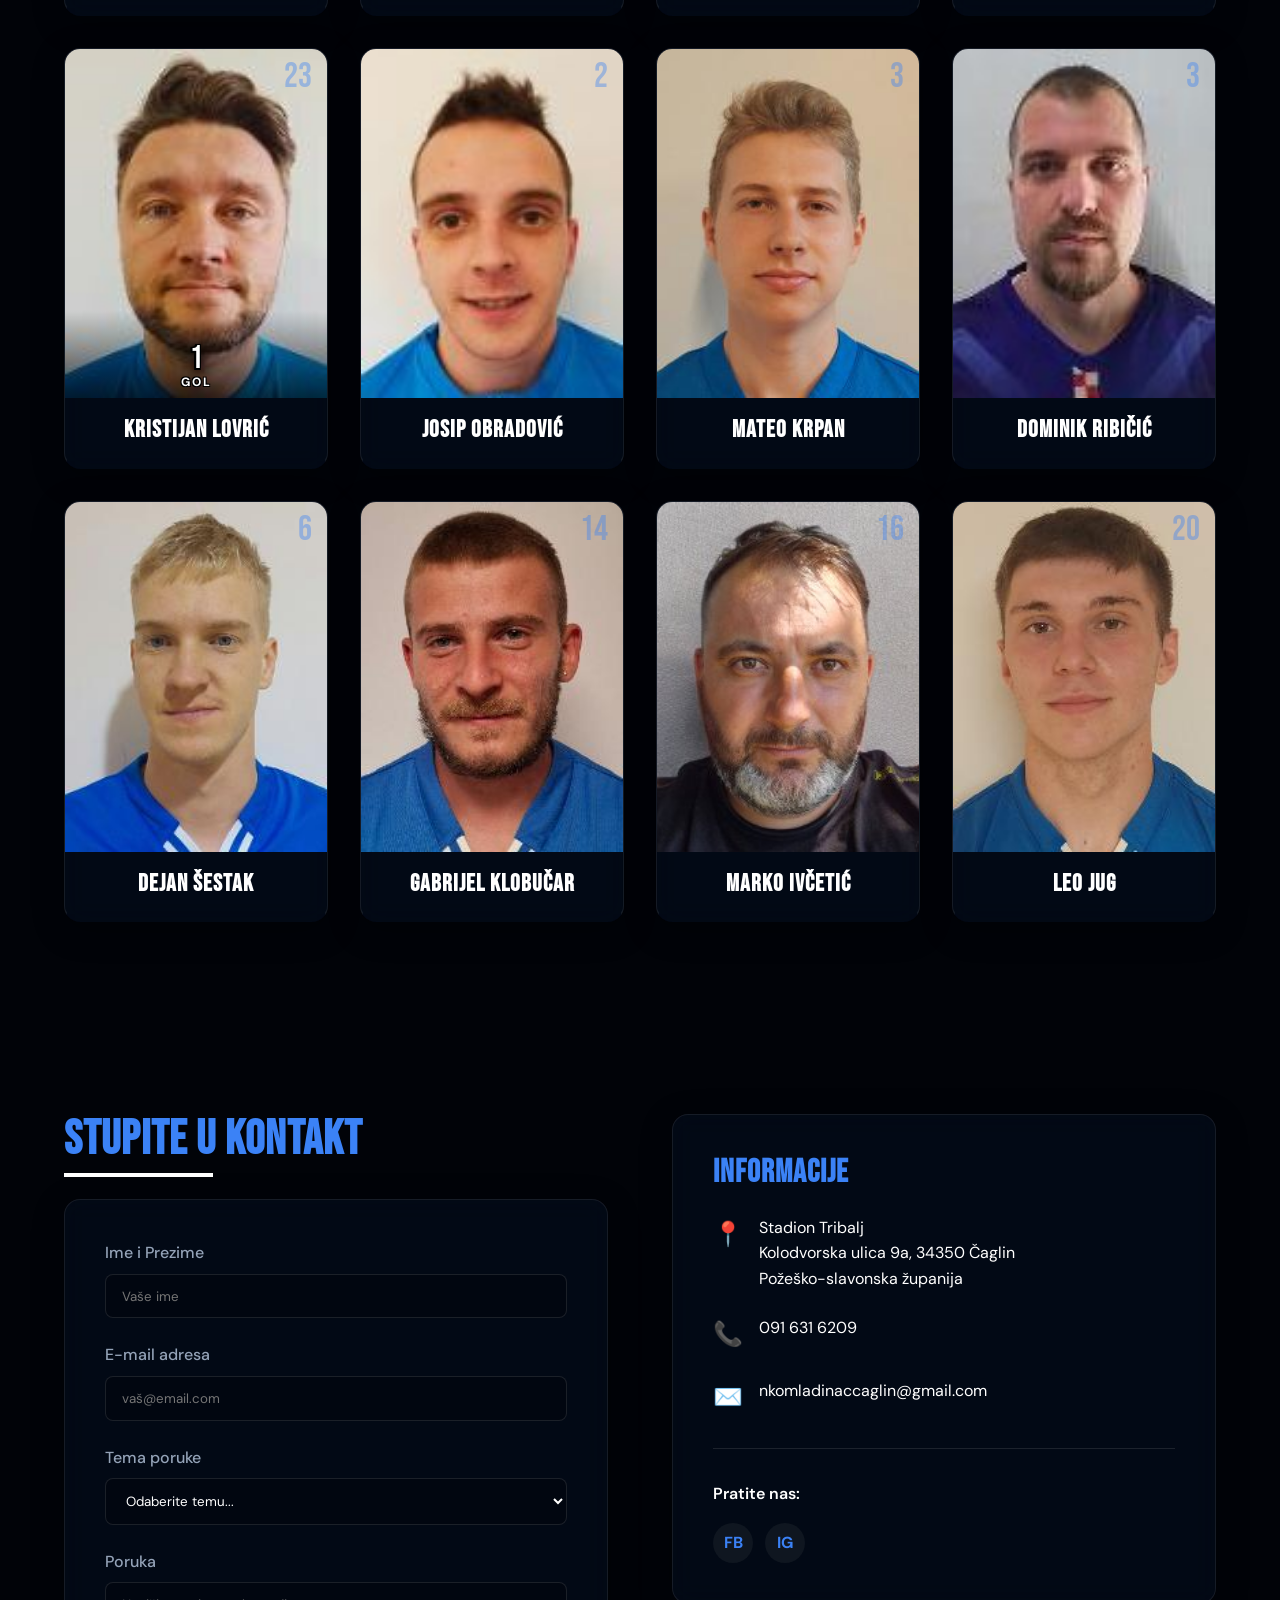
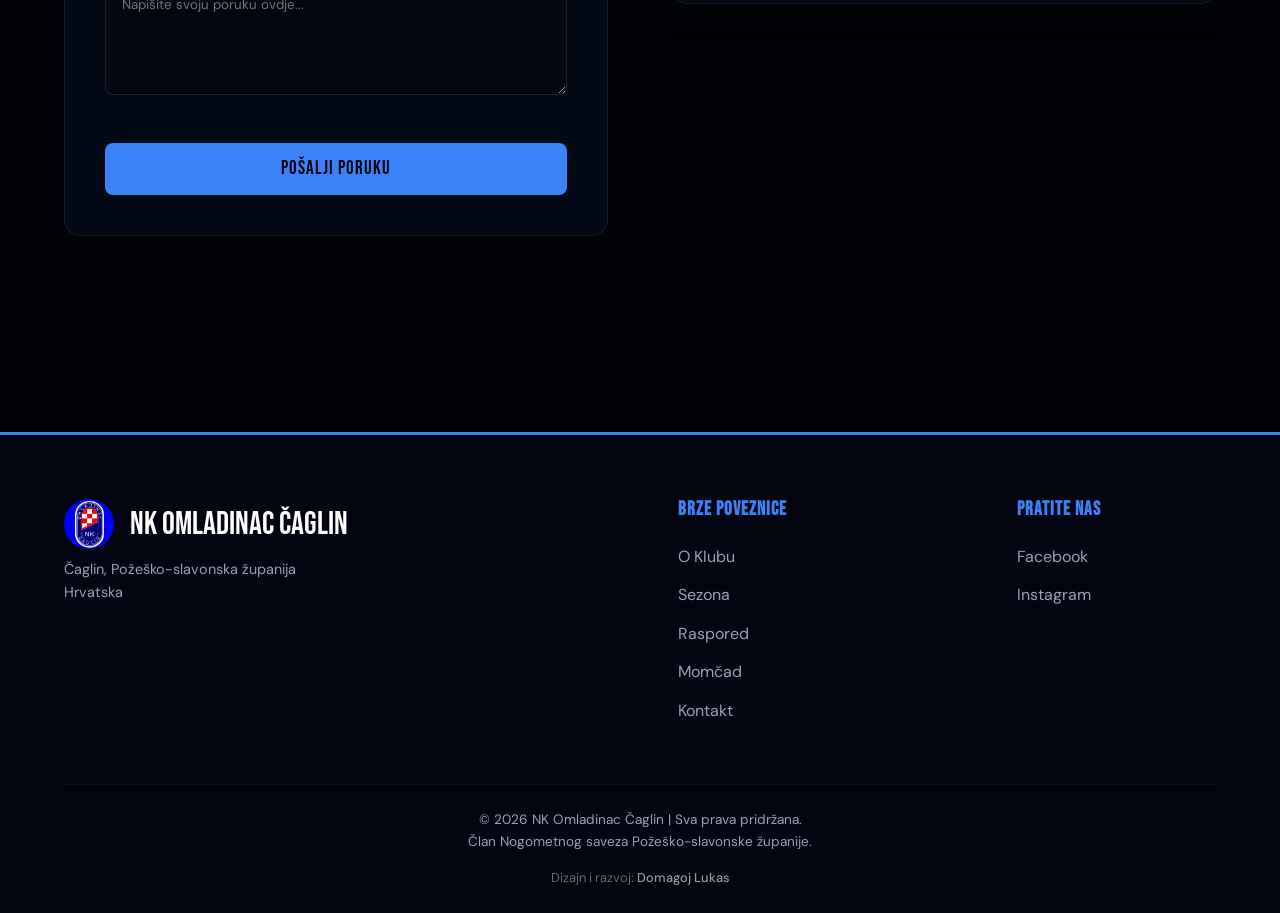
==== commit 85f2f08b: "update" ====
--- a/index.html
+++ b/index.html
@@ -82,7 +82,7 @@
                     <h2 class="section-title">Ponosi Svog Kraja</h2>
                     <p>NK Omladinac Čaglin ponos je svoje zajednice i srce sportskog života općine Čaglin. Klub se
                         natječe u 2. Županijskoj nogometnoj ligi Požeško-slavonske županije, a svoje utakmice igra na
-                        stadionu u Kolodvorskoj ulici u Čaglinu.</p>
+                        stadionu Tribalj u Kolodvorskoj ulici u Čaglinu.</p>
                     <p>Smješteni u idiličnom krajoliku zapadne Slavonije, između obronaka Dilj Gore i Krndije, naši
                         igrači i navijači dijele zajedničku ljubav prema lijepoj igri i svom rodnom kraju. Svake subote,
                         na travnjaku u Kolodvorskoj, brane se boje Čaglina.</p>
@@ -218,7 +218,7 @@
                 <div class="timeline scroll-animate delay-1" id="upcoming-timeline">
                     <!-- Podaci se učitavaju iz podaci.json -->
                 </div>
-                </div>
+            </div>
             </div>
         </section>
 
@@ -309,9 +309,9 @@
                         </div>
 
                         <div class="map-container">
-                            <!-- Lat/Lng: 45.3158, 17.9903 -->
+                            <!-- Lat/Lng: 45.3496, 17.9902 -->
                             <iframe
-                                src="https://www.google.com/maps/embed?pb=!1m18!1m12!1m3!1d11234.331289139363!2d17.9803!3d45.3158!2m3!1f0!2f0!3f0!3m2!1i1024!2i768!4f13.1!3m3!1m2!1s0x475ce30616b7617b%3A0x6bba3bf9de71f652!2s%C4%8Caglin!5e0!3m2!1sen!2shr!4v1700000000000!5m2!1sen!2shr"
+                                src="https://www.google.com/maps/embed?pb=!1m18!1m12!1m3!1d2803.9595844869336!2d17.990159200000004!3d45.3496281!2m3!1f0!2f0!3f0!3m2!1i1024!2i768!4f13.1!3m3!1m2!1s0x475da1024e964249%3A0x392f29f649b1c5bf!2sKolodvorska%209A%2C%2034340%2C%20%C4%8Caglin!5e0!3m2!1shr!2shr!4v1774789504039!5m2!1shr!2shr"
                                 width="100%" height="100%" style="border:0;" allowfullscreen="" loading="lazy"
                                 referrerpolicy="no-referrer-when-downgrade" title="Karta Čaglina">
                             </iframe>
@@ -358,7 +358,7 @@
         <div class="container footer-bottom">
             <p>&copy; 2026 NK Omladinac Čaglin | Sva prava pridržana.</p>
             <p>Član Nogometnog saveza Požeško-slavonske županije.</p>
-            <p class="designer">[Izradio: Domagoj Lukas]</p>
+            <p class="designer">Dizajn i razvoj: <a href="https://github.com/dlukas99" target="_blank" rel="noopener noreferrer">Domagoj Lukas</a></p>
         </div>
     </footer>
 
--- a/styles.css
+++ b/styles.css
@@ -1364,7 +1364,19 @@
 
 .designer {
     margin-top: 1rem;
-    color: rgba(255, 255, 255, 0.3);
+    font-size: 0.8rem;
+    color: rgba(255, 255, 255, 0.4);
+}
+
+.designer a {
+    color: rgba(255, 255, 255, 0.6);
+    text-decoration: none;
+    transition: color 0.3s ease;
+    font-weight: 500;
+}
+
+.designer a:hover {
+    color: var(--col-accent);
 }
 
 /* ==========================================================================
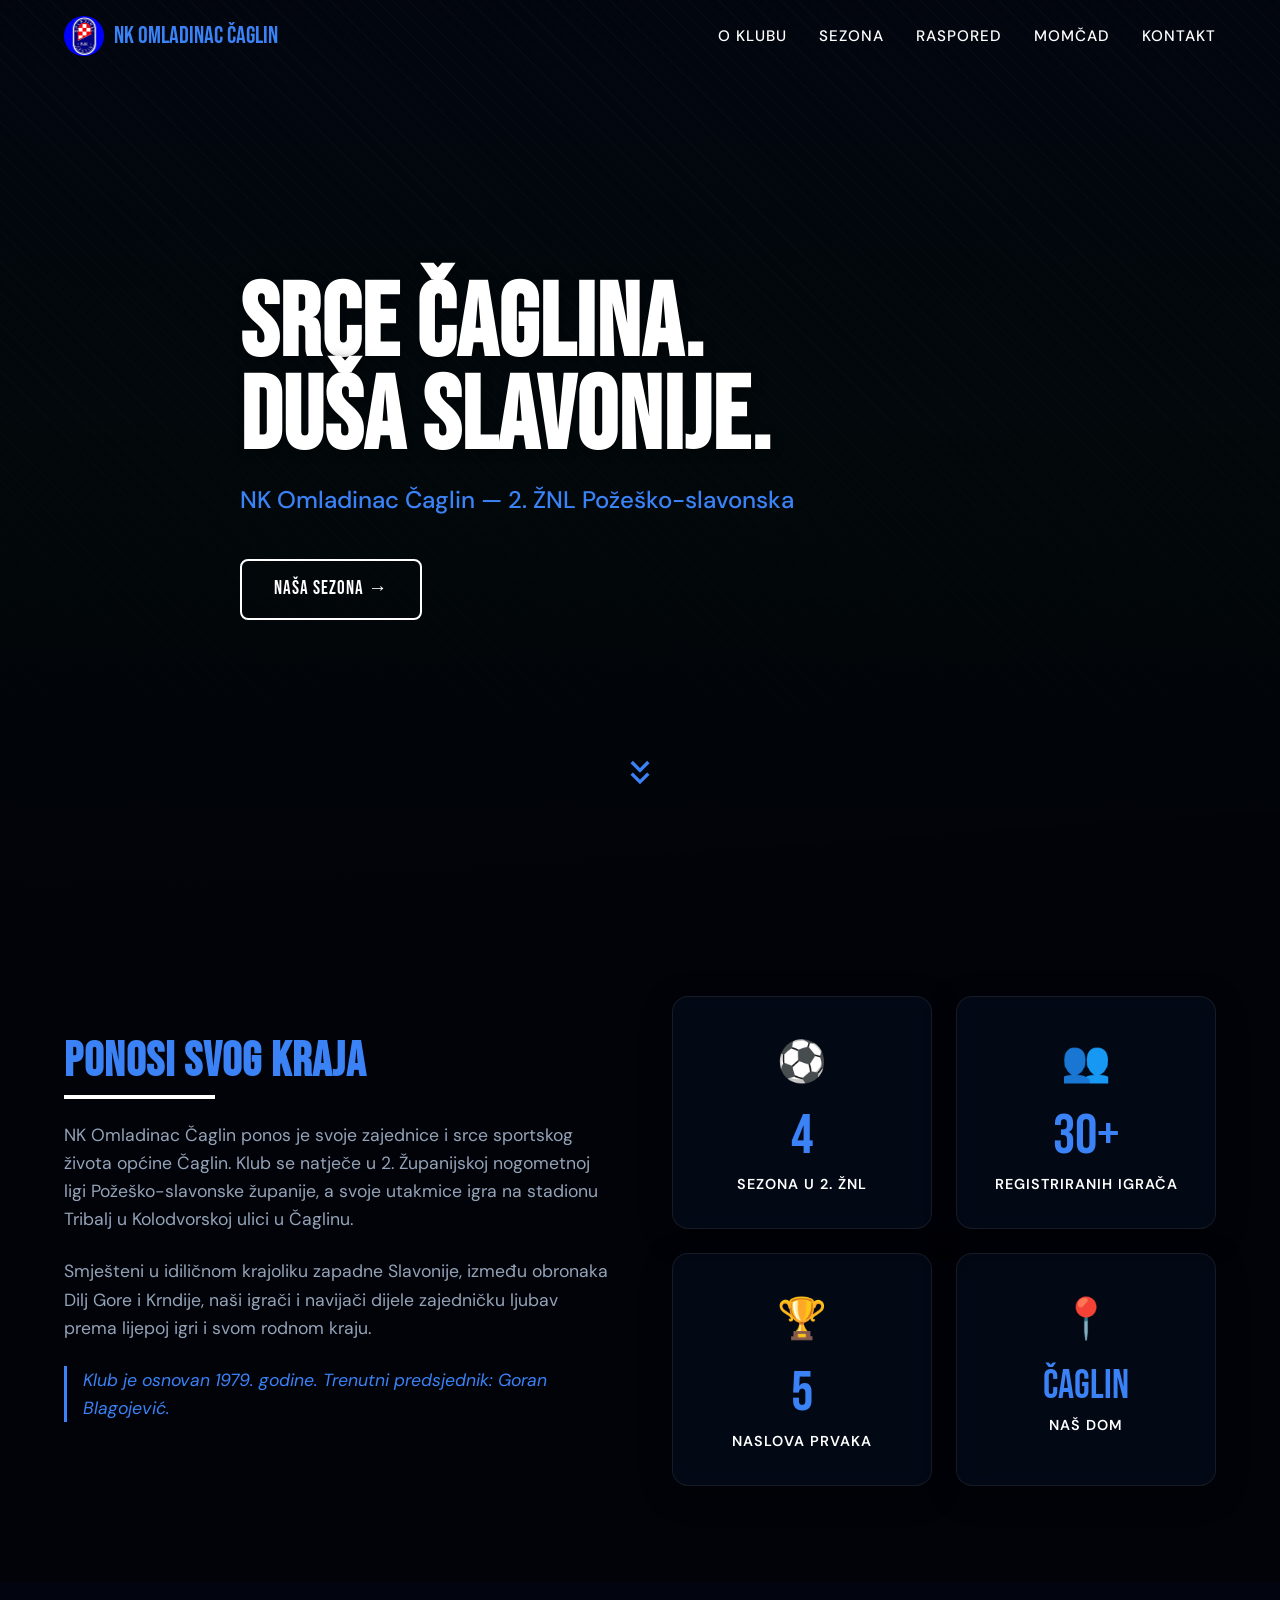
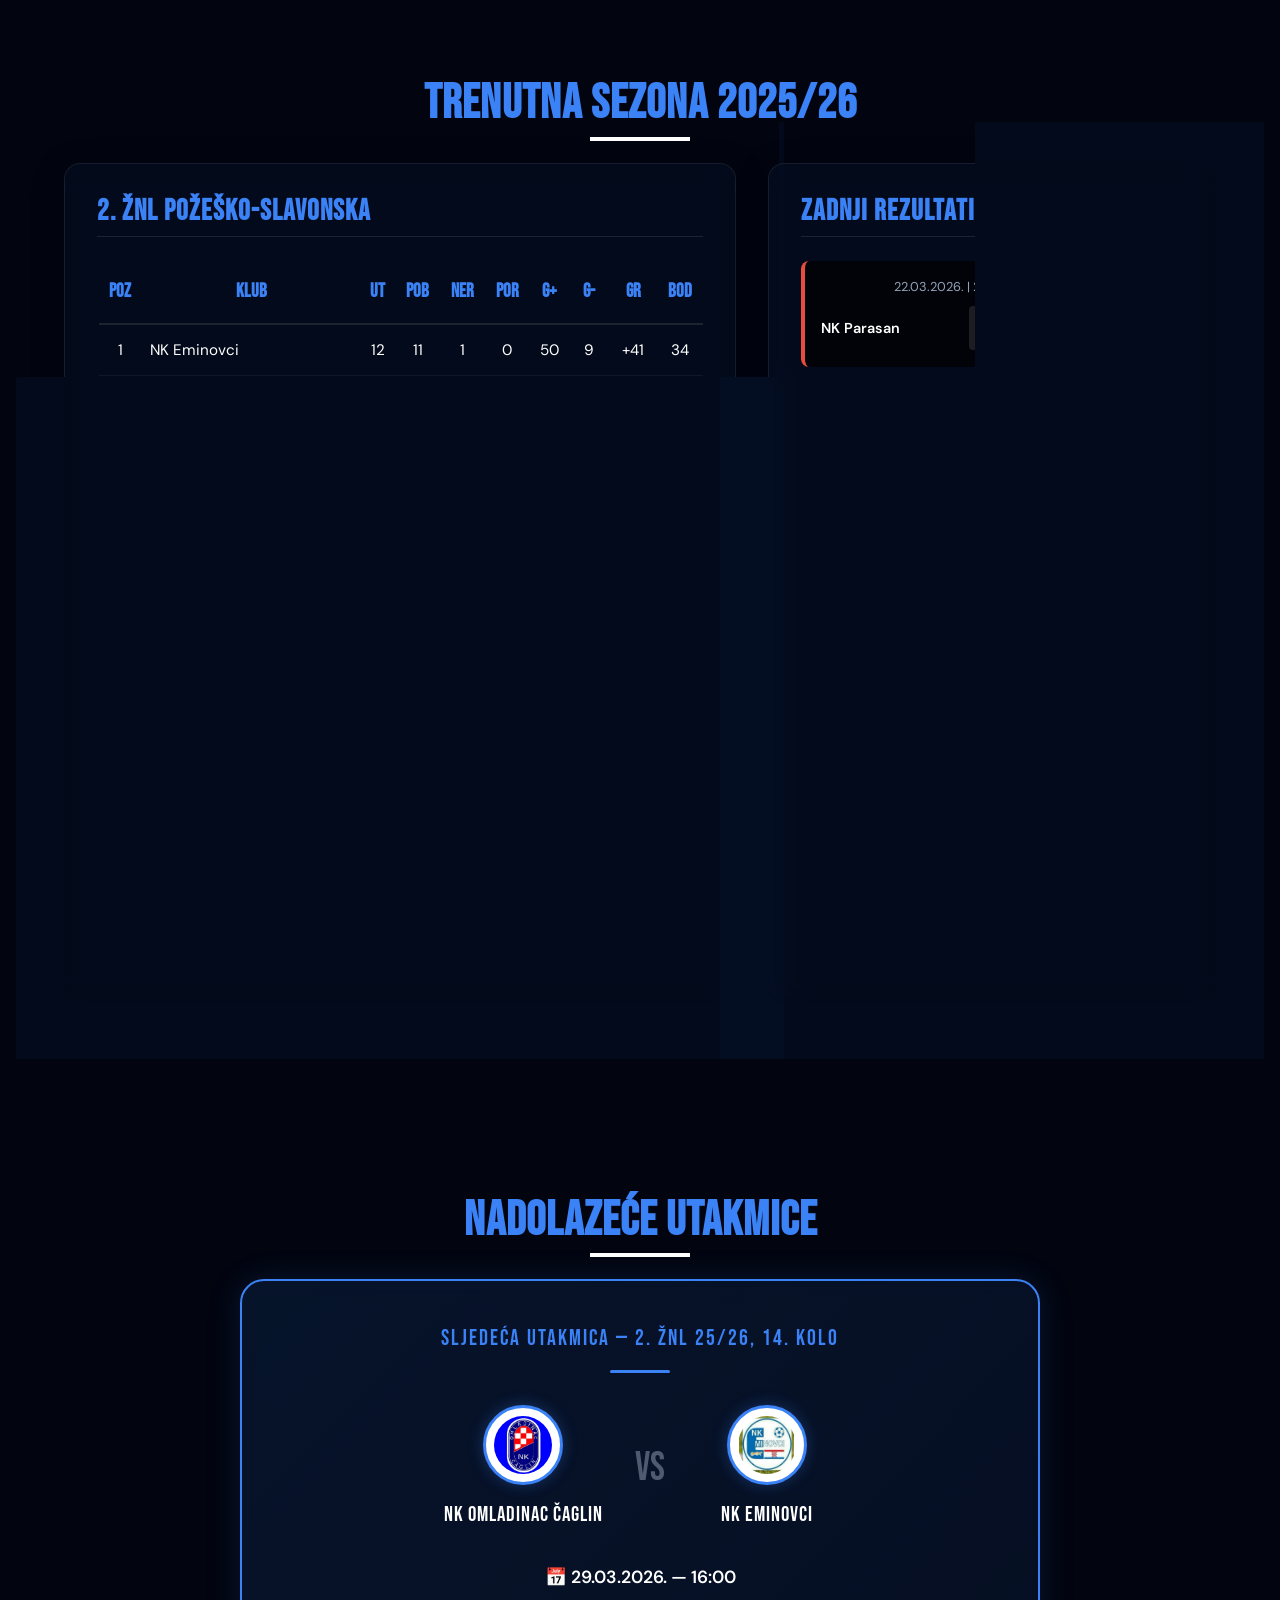
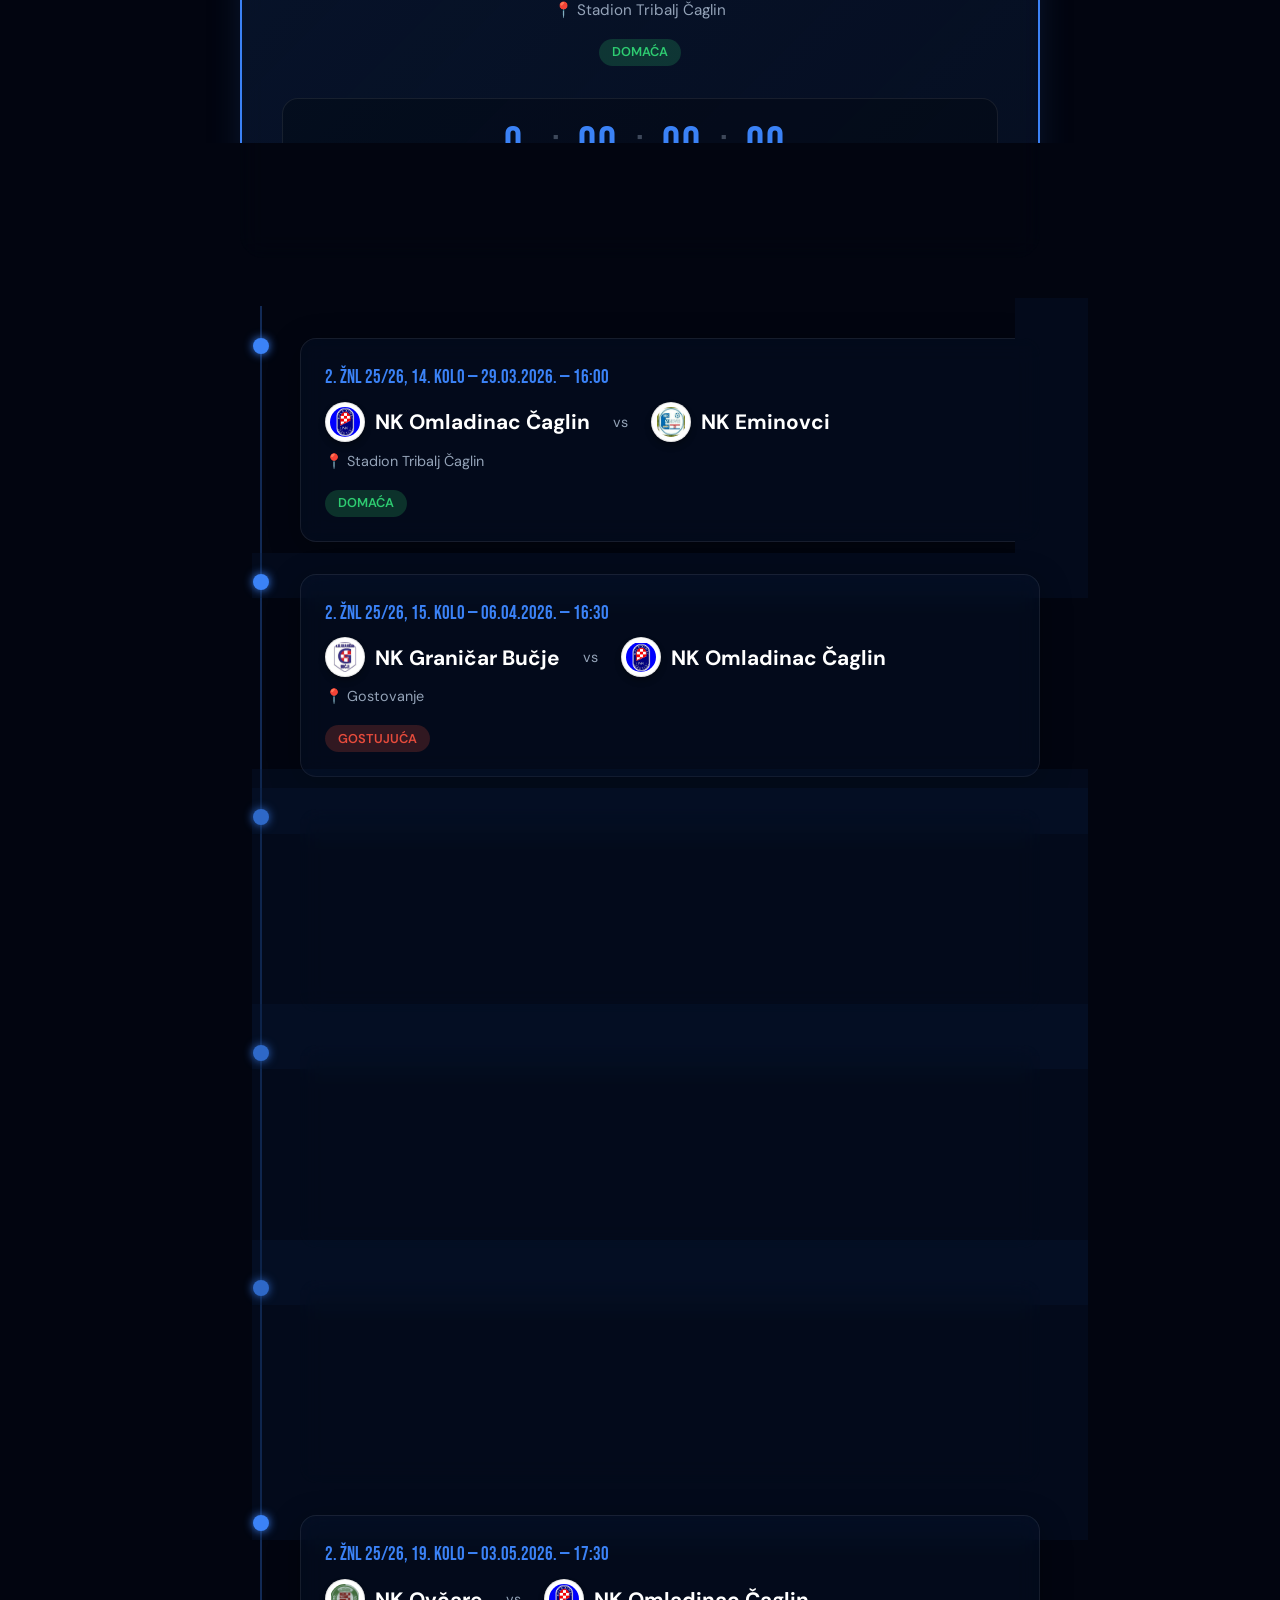
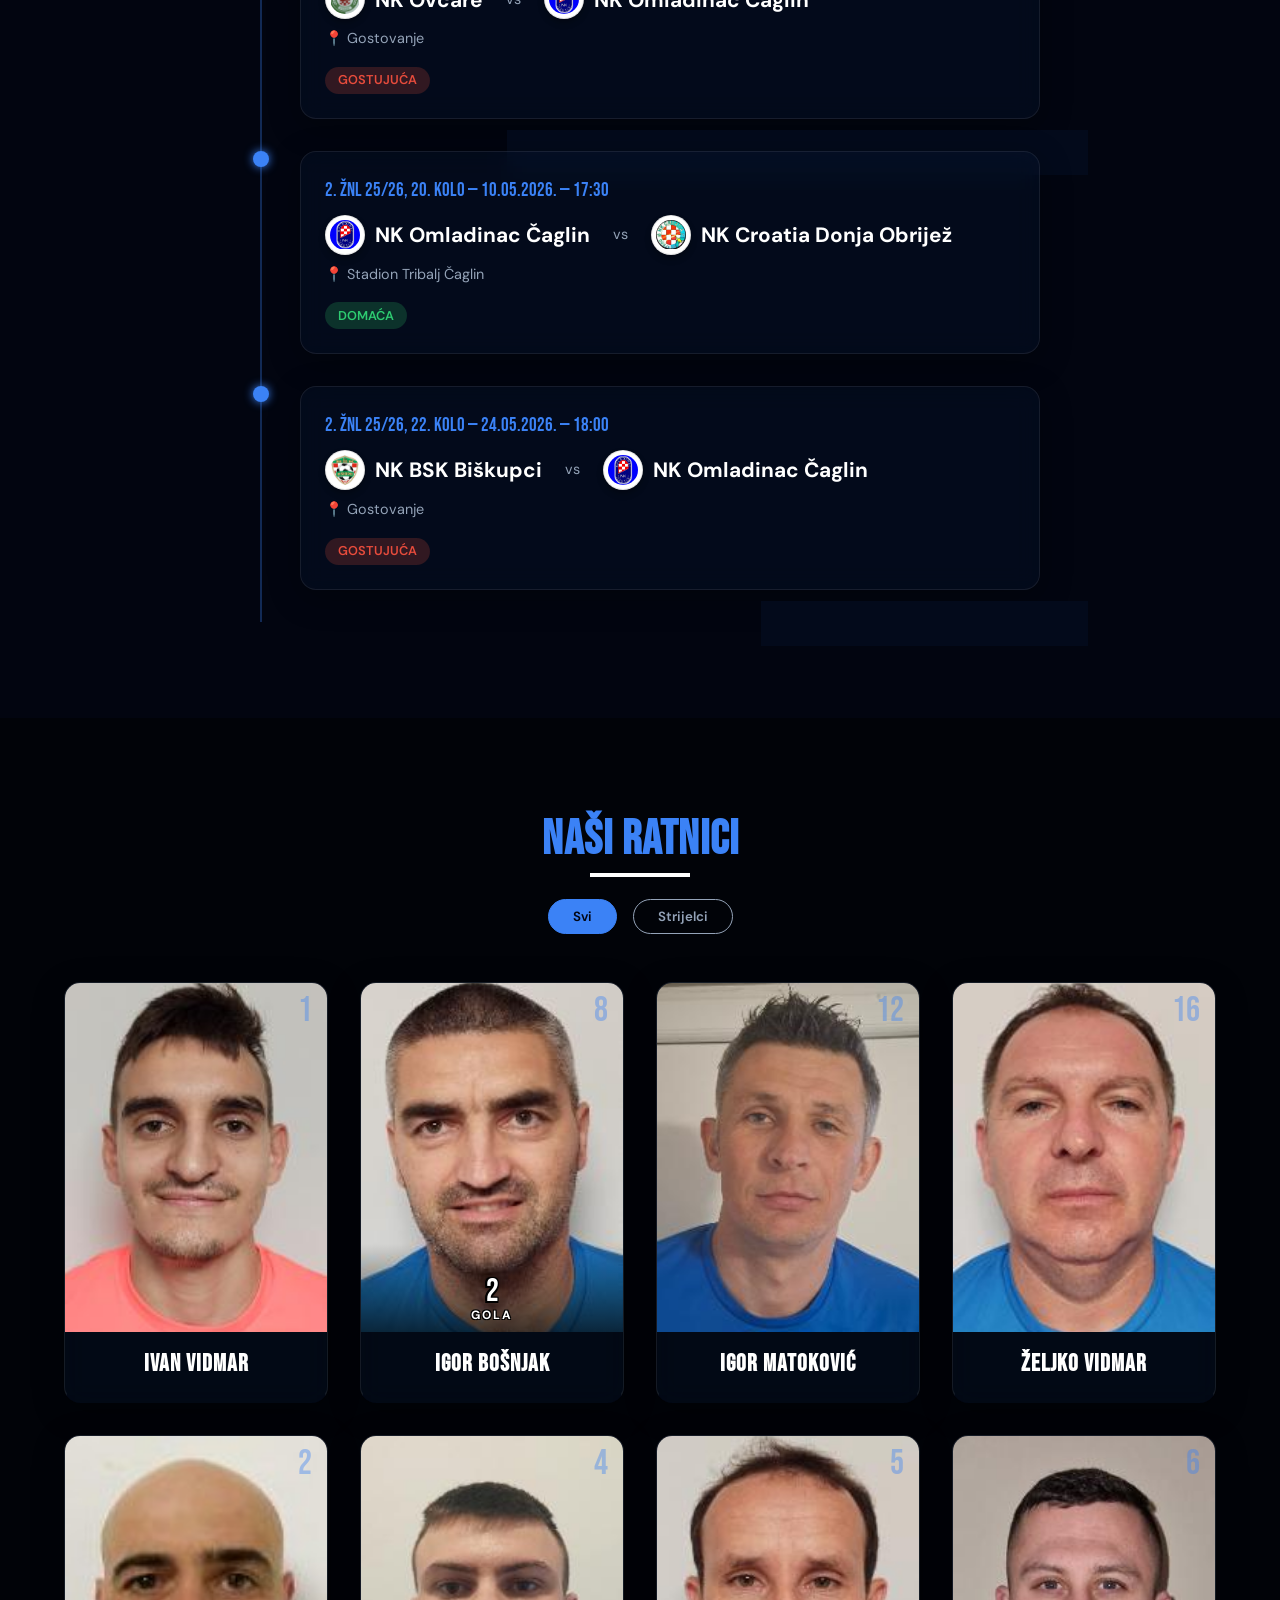
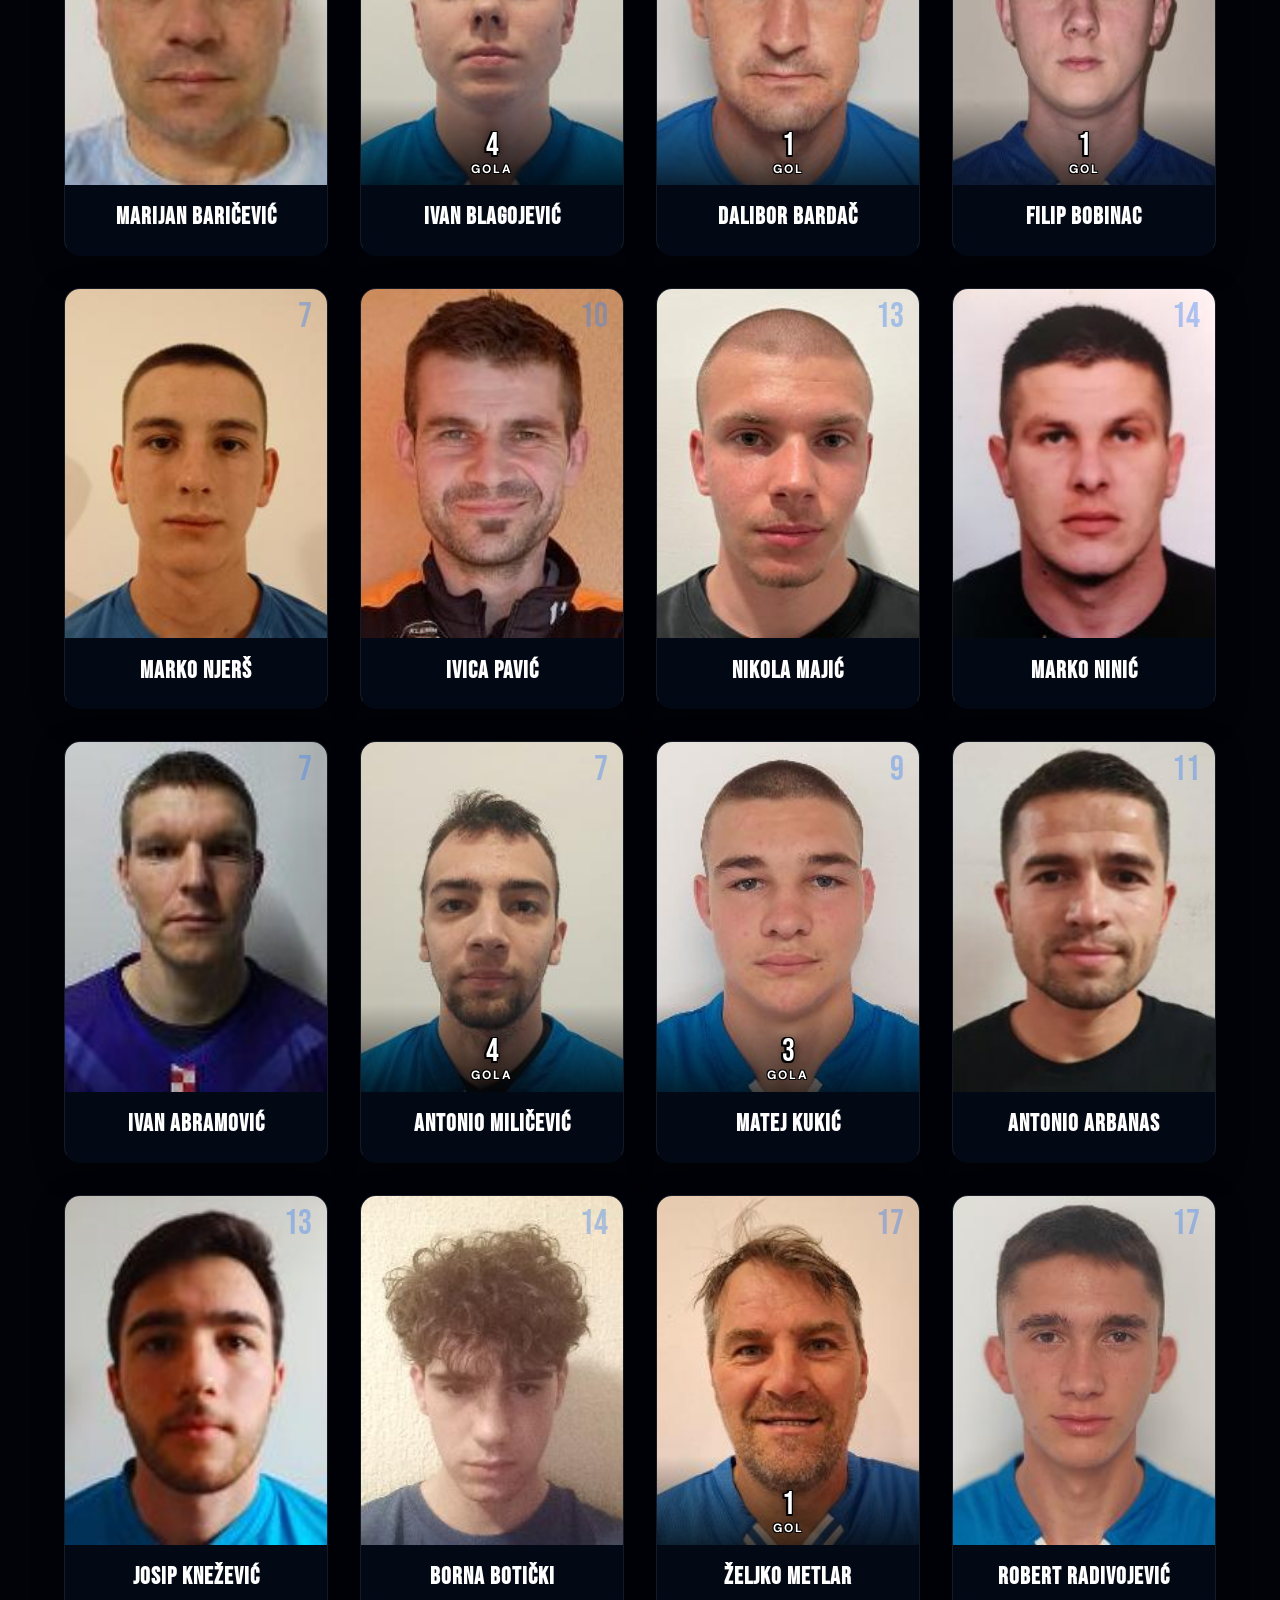
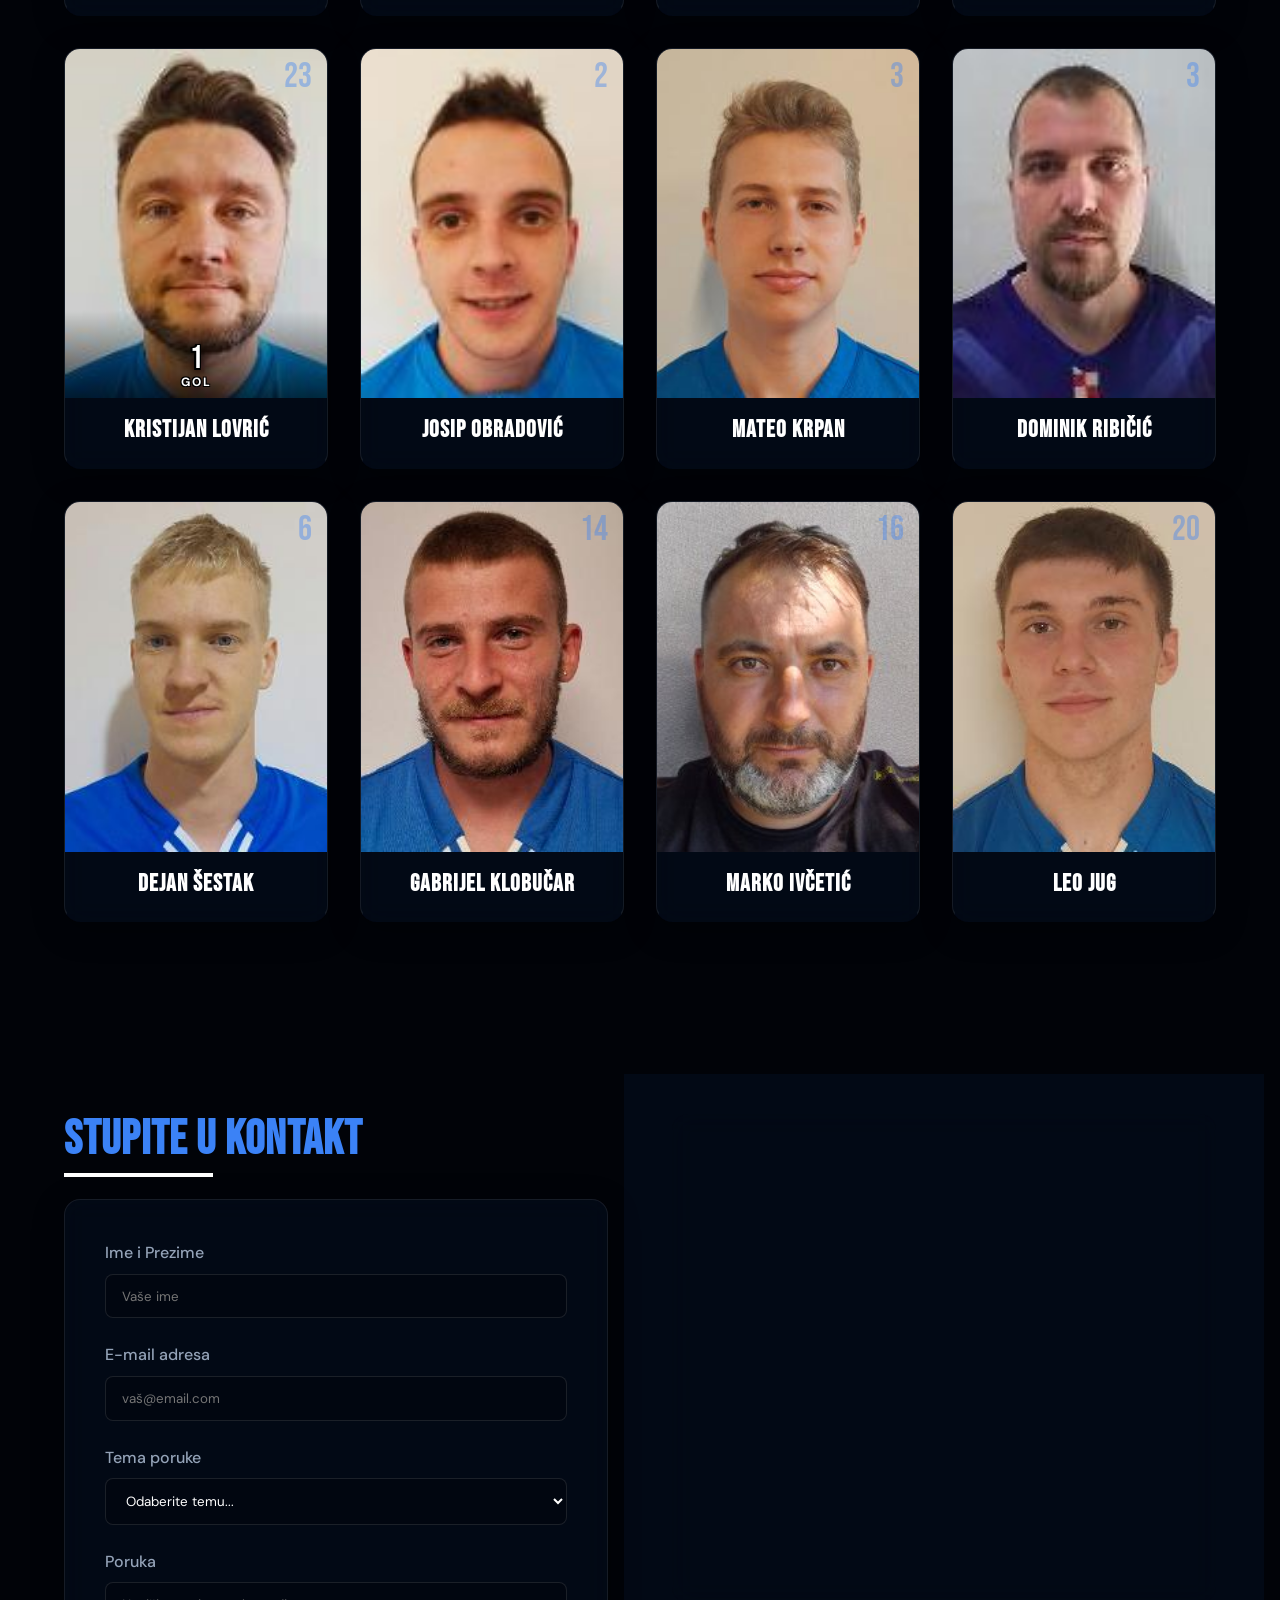
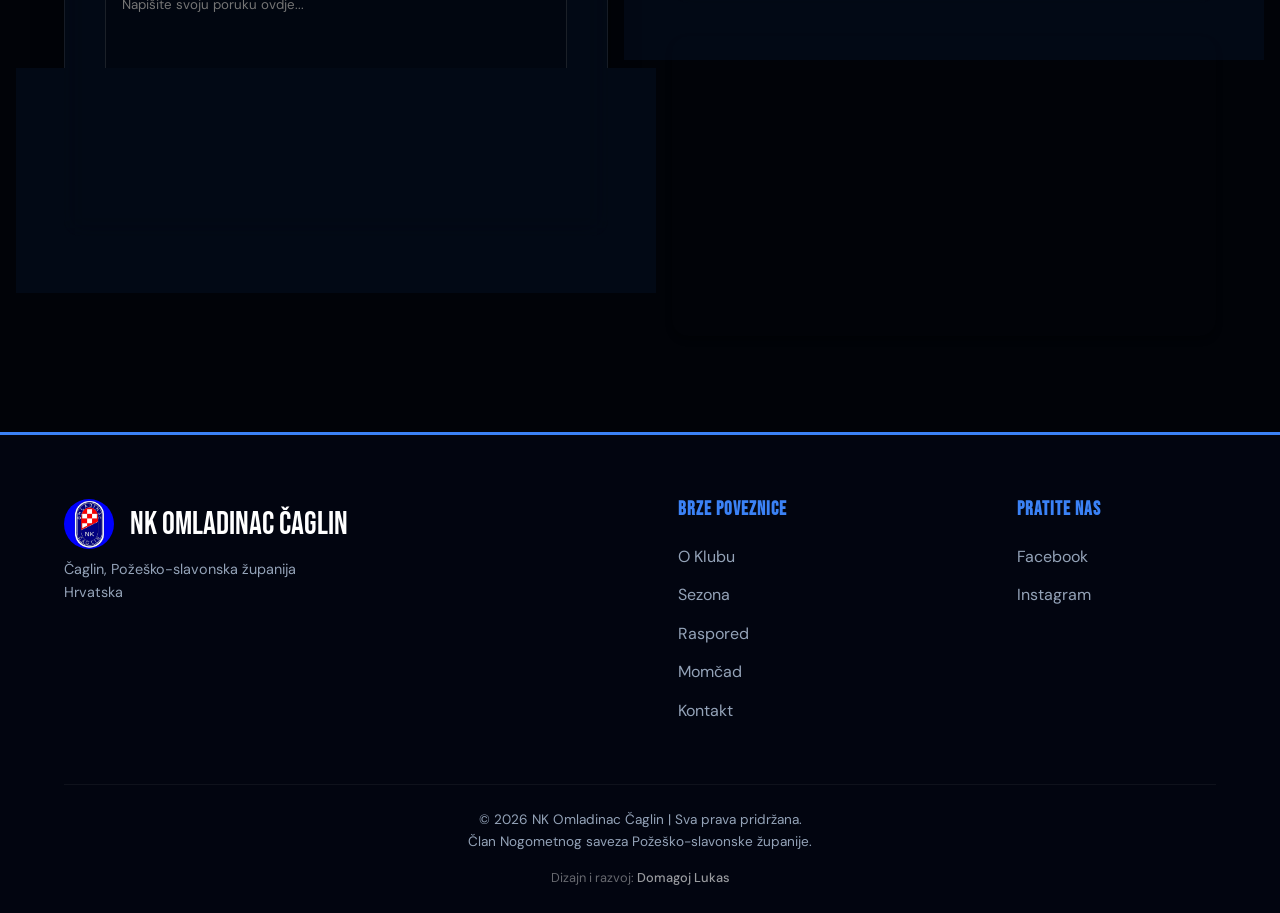
==== commit c2add74e: "style" ====
--- a/index.html
+++ b/index.html
@@ -84,8 +84,7 @@
                         natječe u 2. Županijskoj nogometnoj ligi Požeško-slavonske županije, a svoje utakmice igra na
                         stadionu Tribalj u Kolodvorskoj ulici u Čaglinu.</p>
                     <p>Smješteni u idiličnom krajoliku zapadne Slavonije, između obronaka Dilj Gore i Krndije, naši
-                        igrači i navijači dijele zajedničku ljubav prema lijepoj igri i svom rodnom kraju. Svake subote,
-                        na travnjaku u Kolodvorskoj, brane se boje Čaglina.</p>
+                        igrači i navijači dijele zajedničku ljubav prema lijepoj igri i svom rodnom kraju.</p>
                     <p class="about-placeholder-text">Klub je osnovan 1979. godine. Trenutni predsjednik:
                         Goran Blagojević.</p>
                 </div>
@@ -358,7 +357,8 @@
         <div class="container footer-bottom">
             <p>&copy; 2026 NK Omladinac Čaglin | Sva prava pridržana.</p>
             <p>Član Nogometnog saveza Požeško-slavonske županije.</p>
-            <p class="designer">Dizajn i razvoj: <a href="https://github.com/dlukas99" target="_blank" rel="noopener noreferrer">Domagoj Lukas</a></p>
+            <p class="designer">Dizajn i razvoj: <a href="https://github.com/dlukas99" target="_blank"
+                    rel="noopener noreferrer">Domagoj Lukas</a></p>
         </div>
     </footer>
 
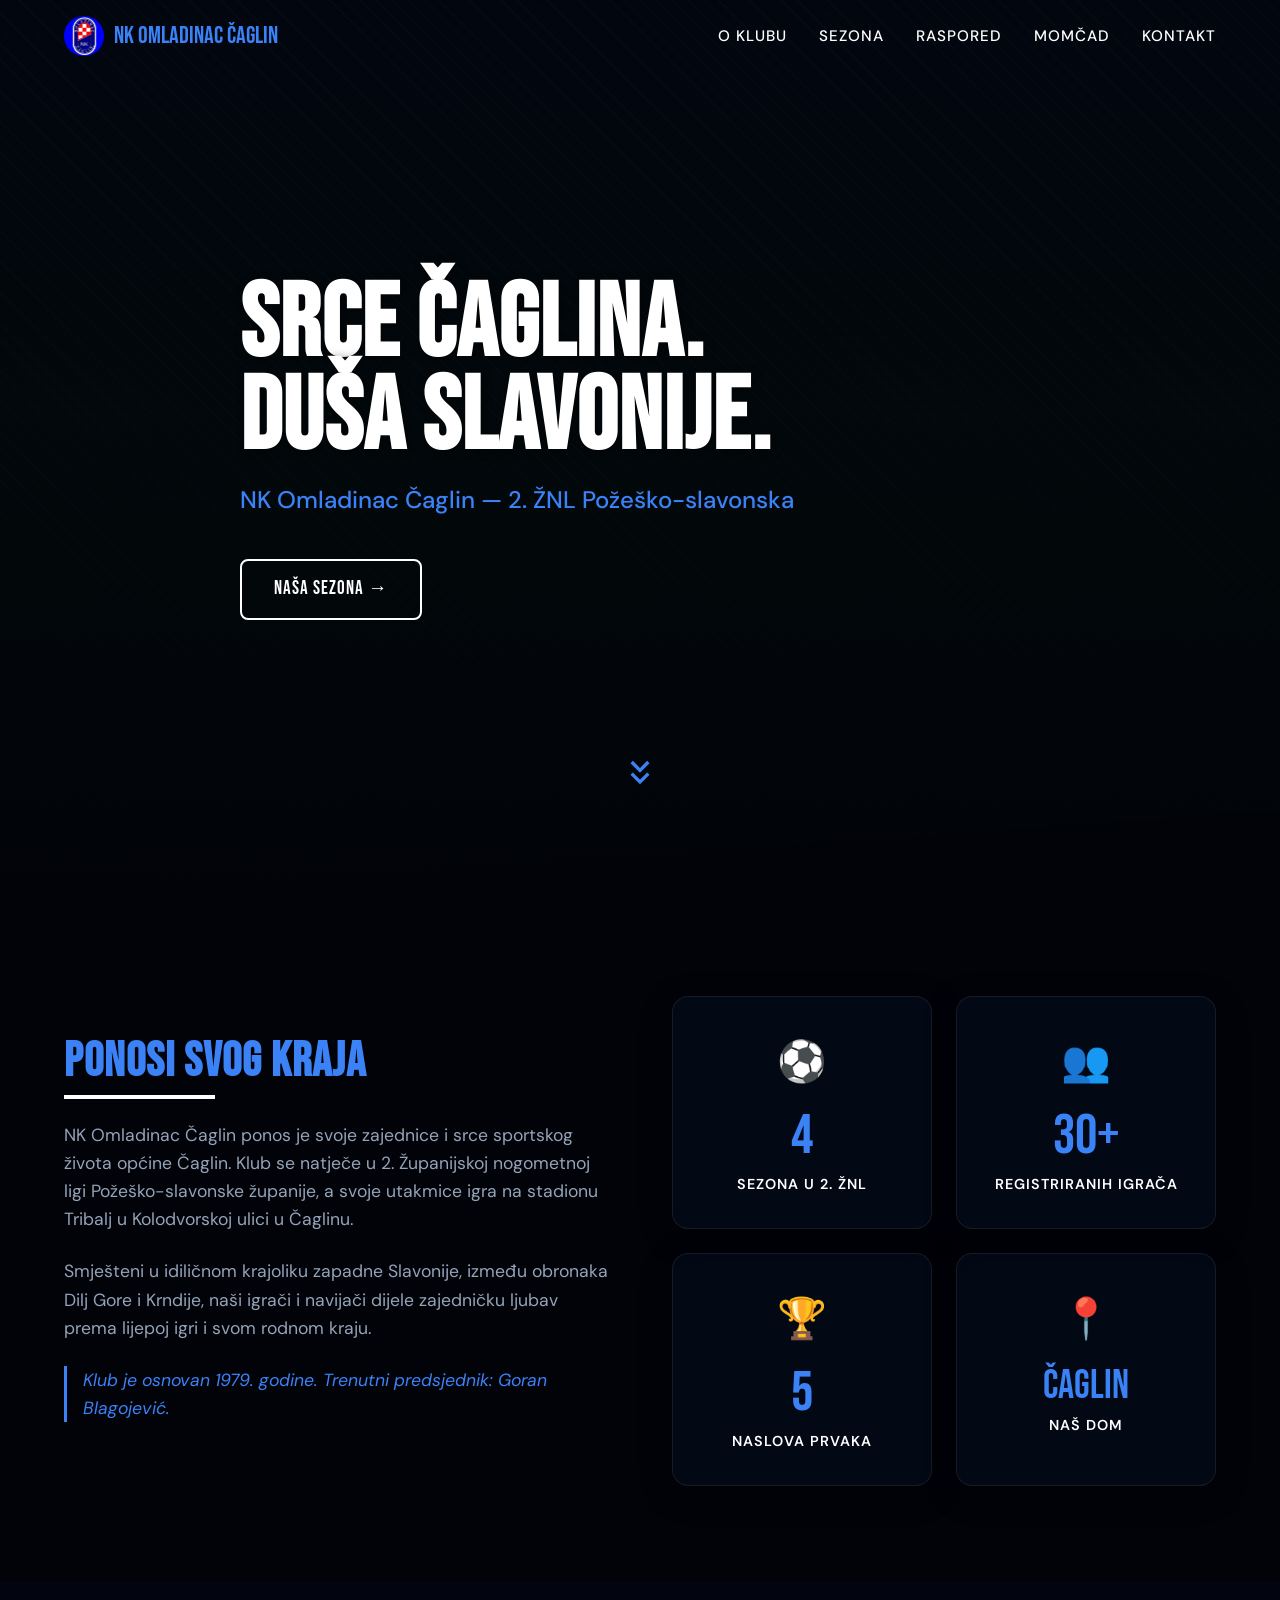
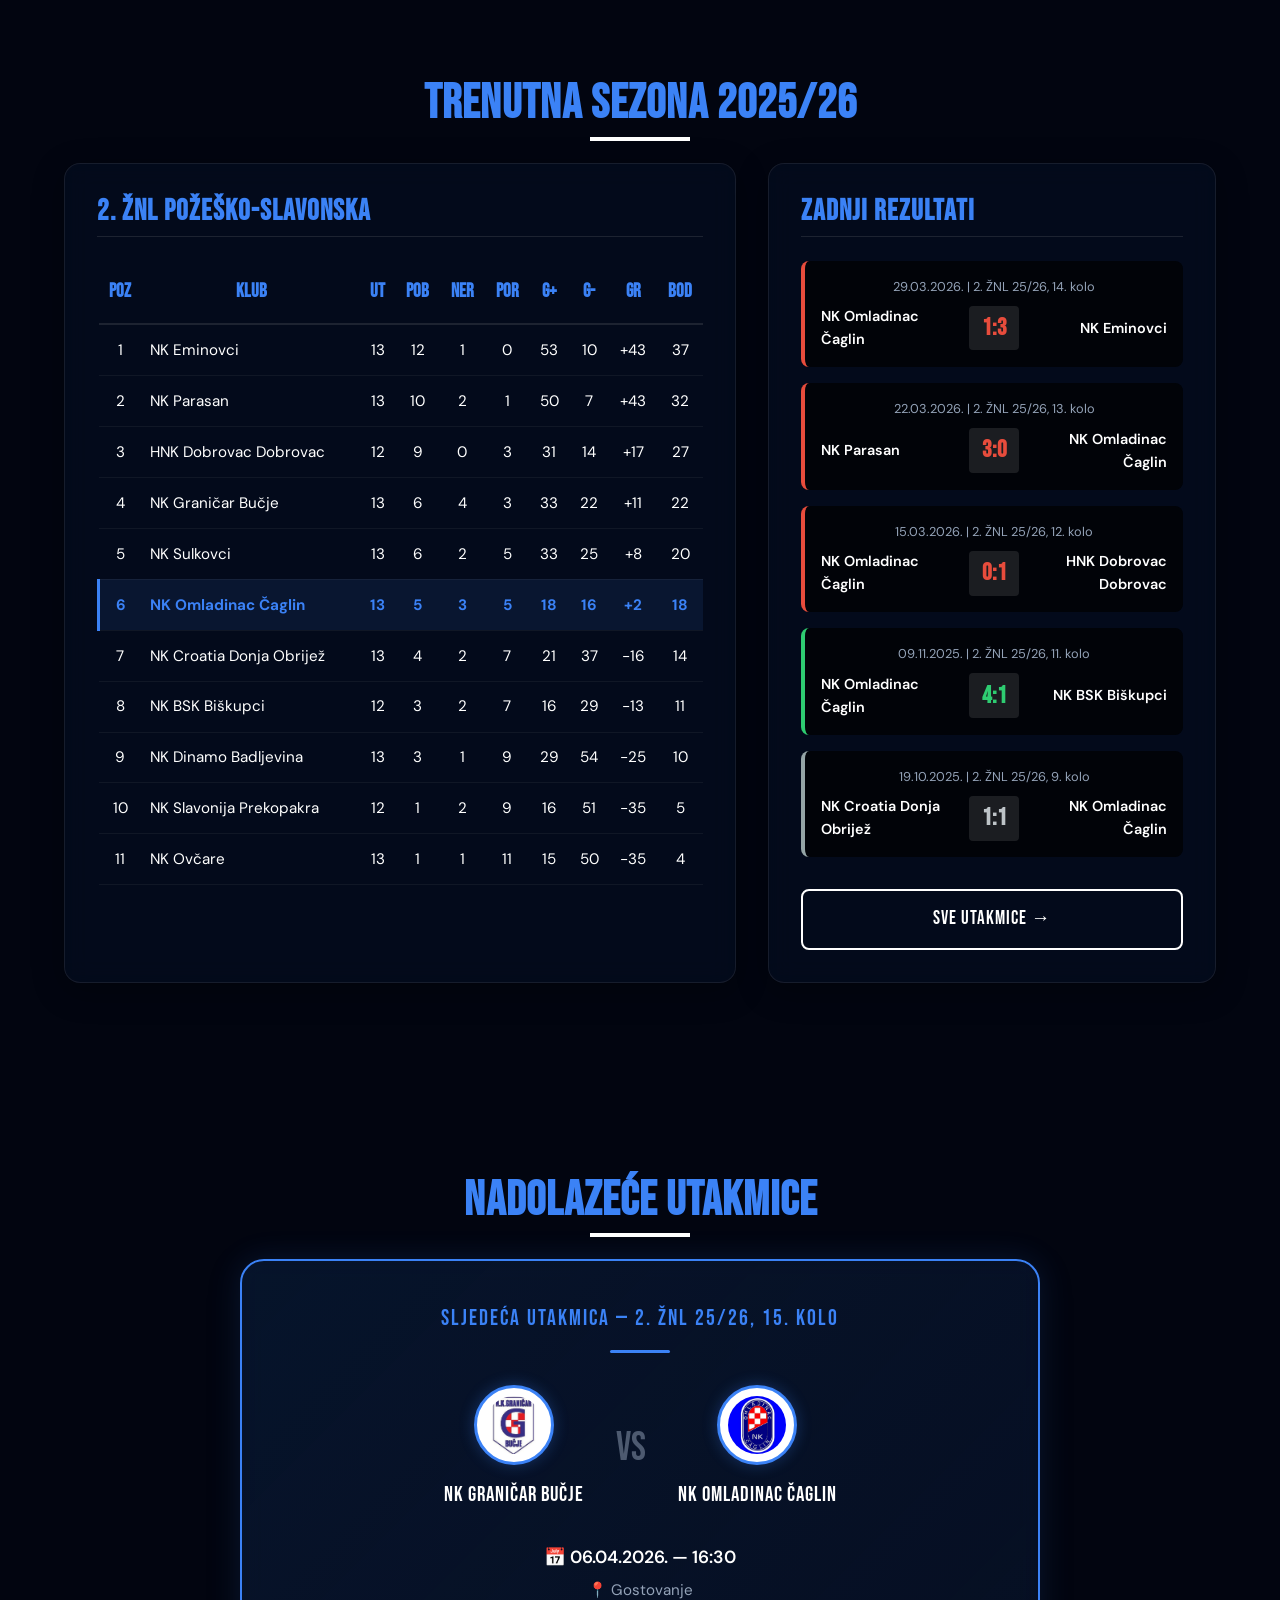
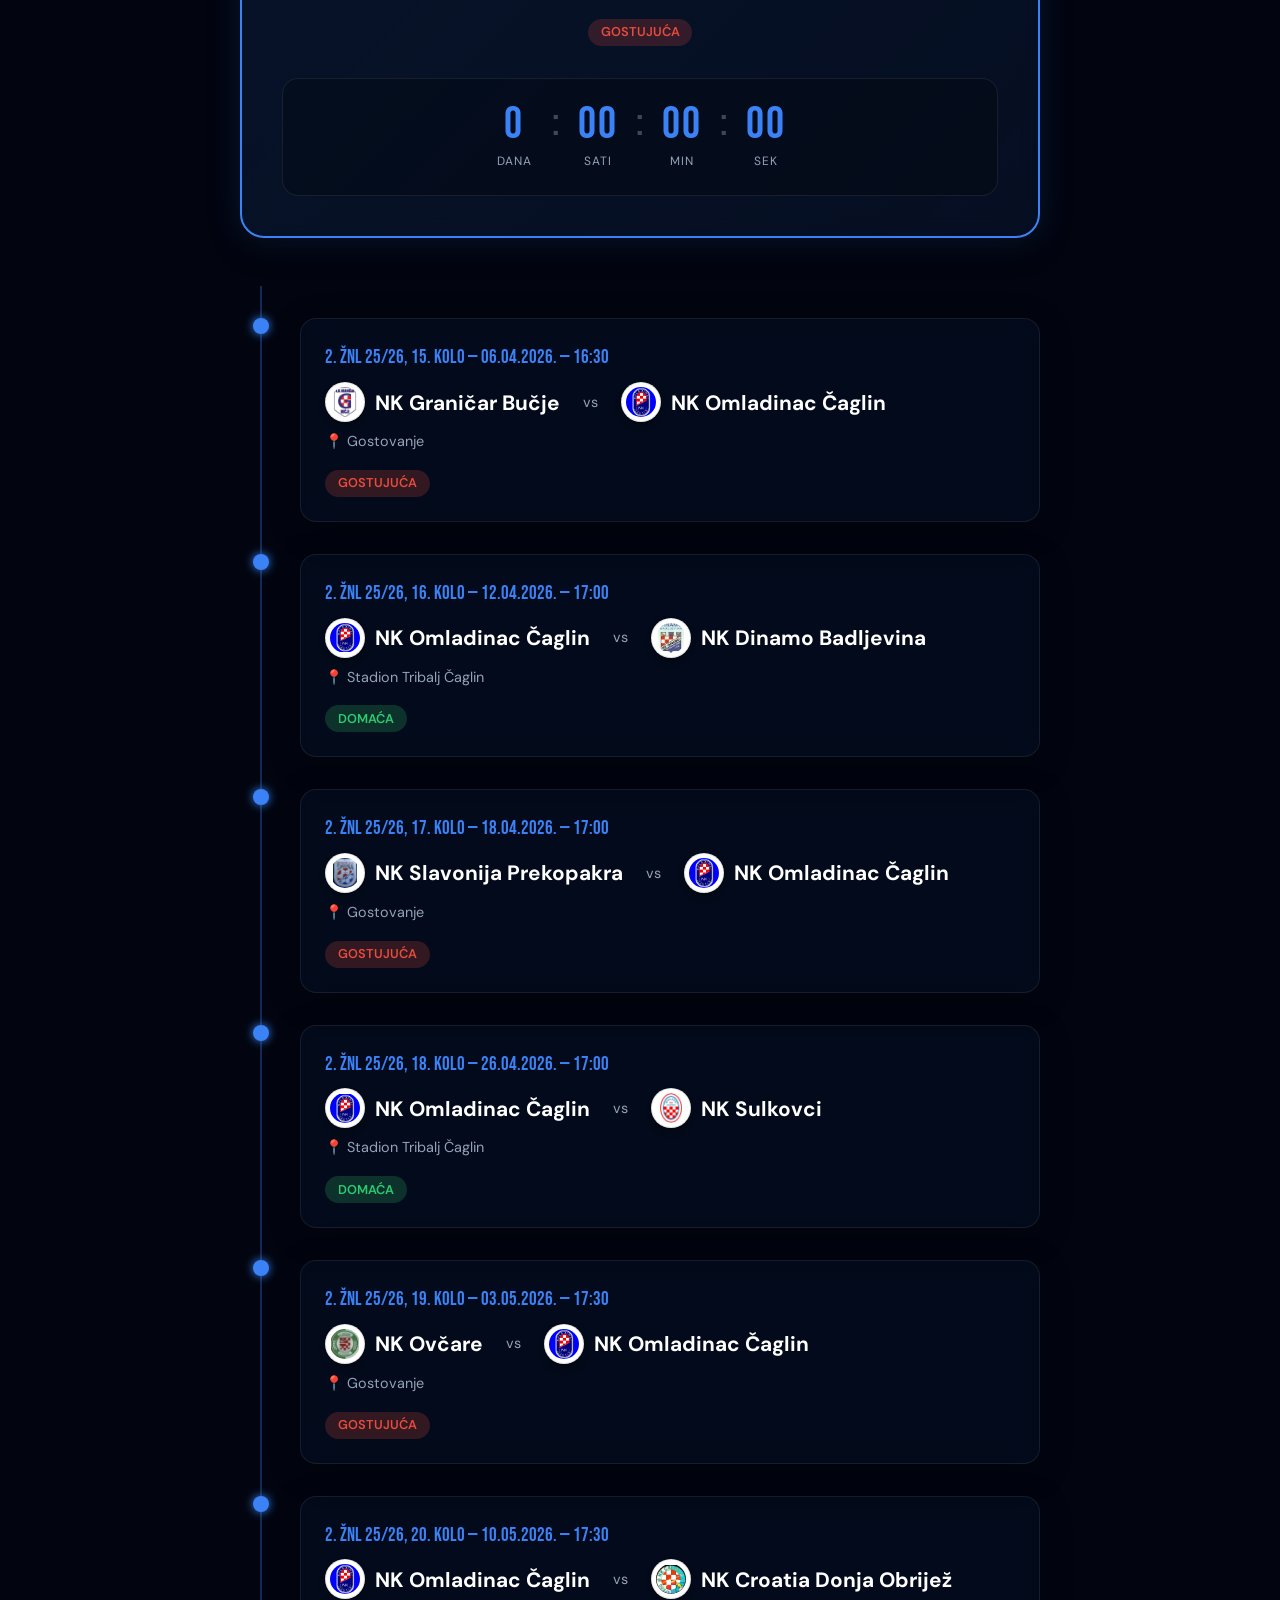
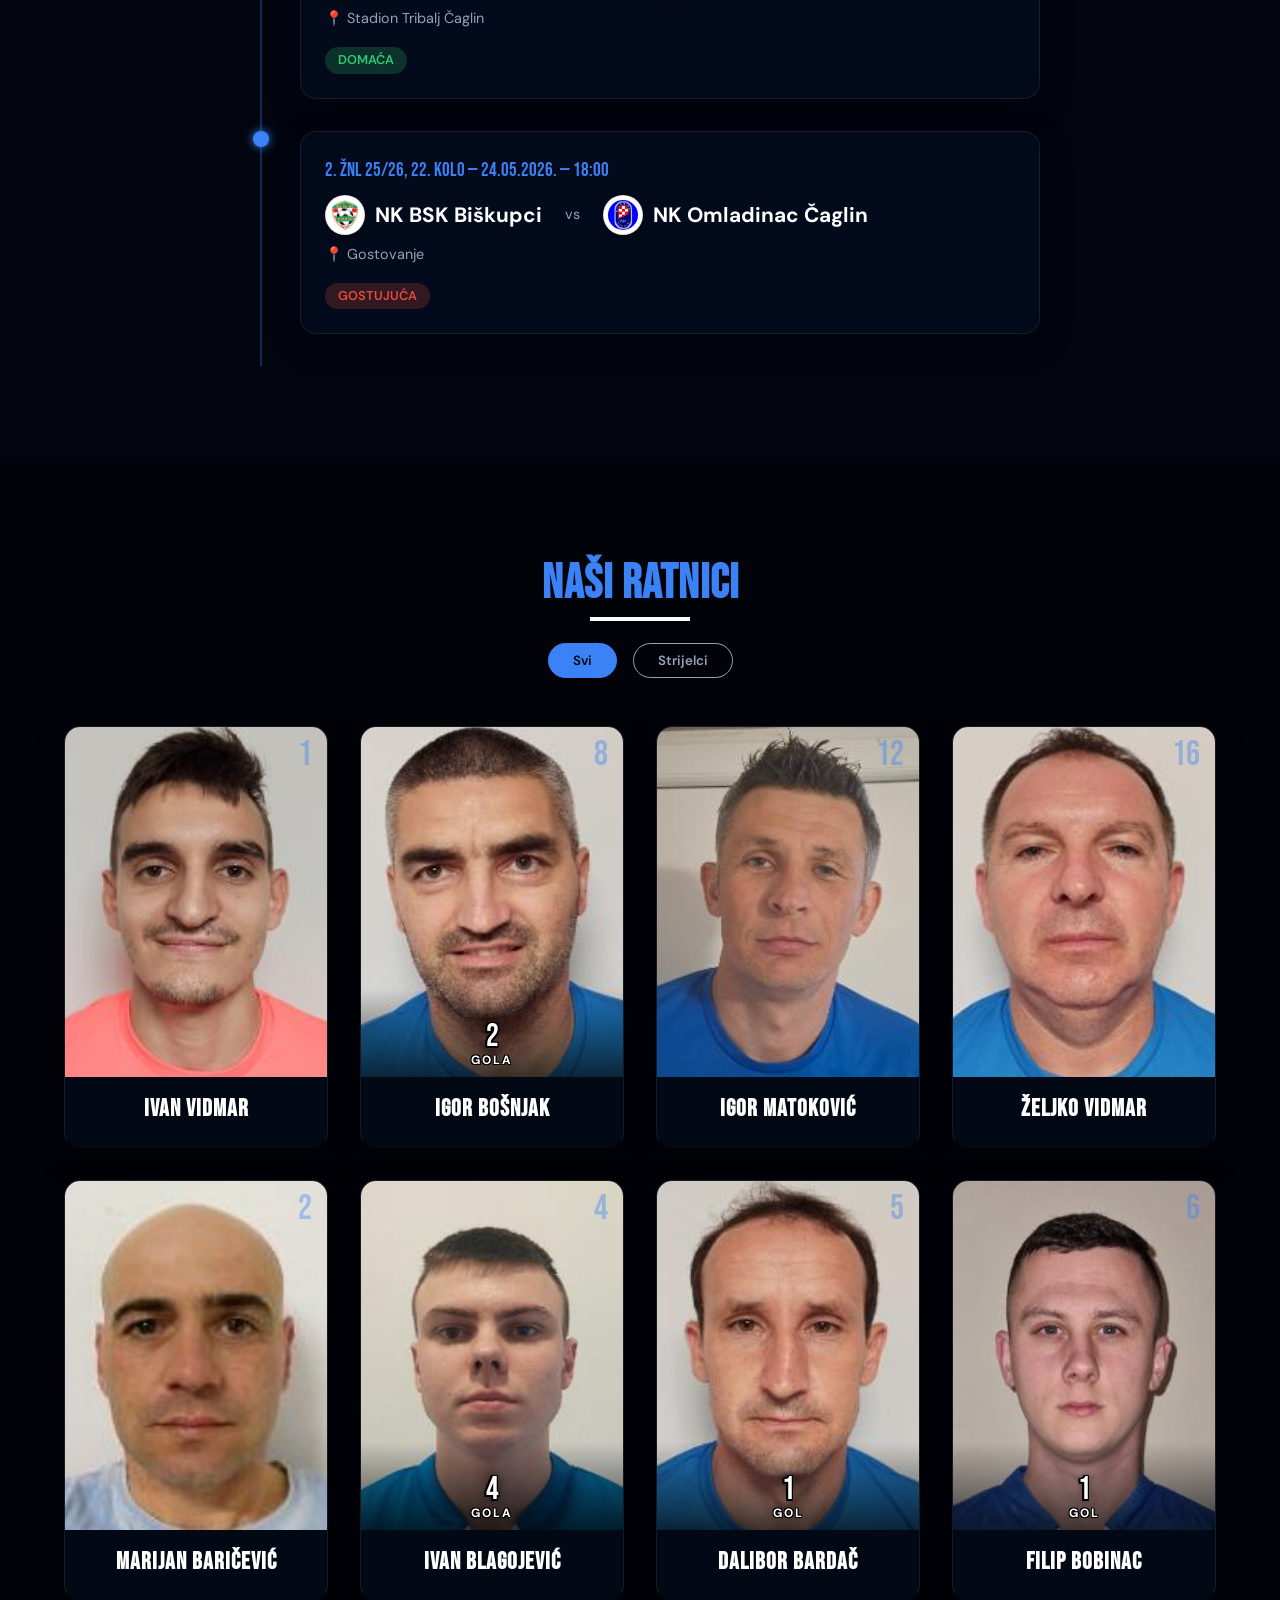
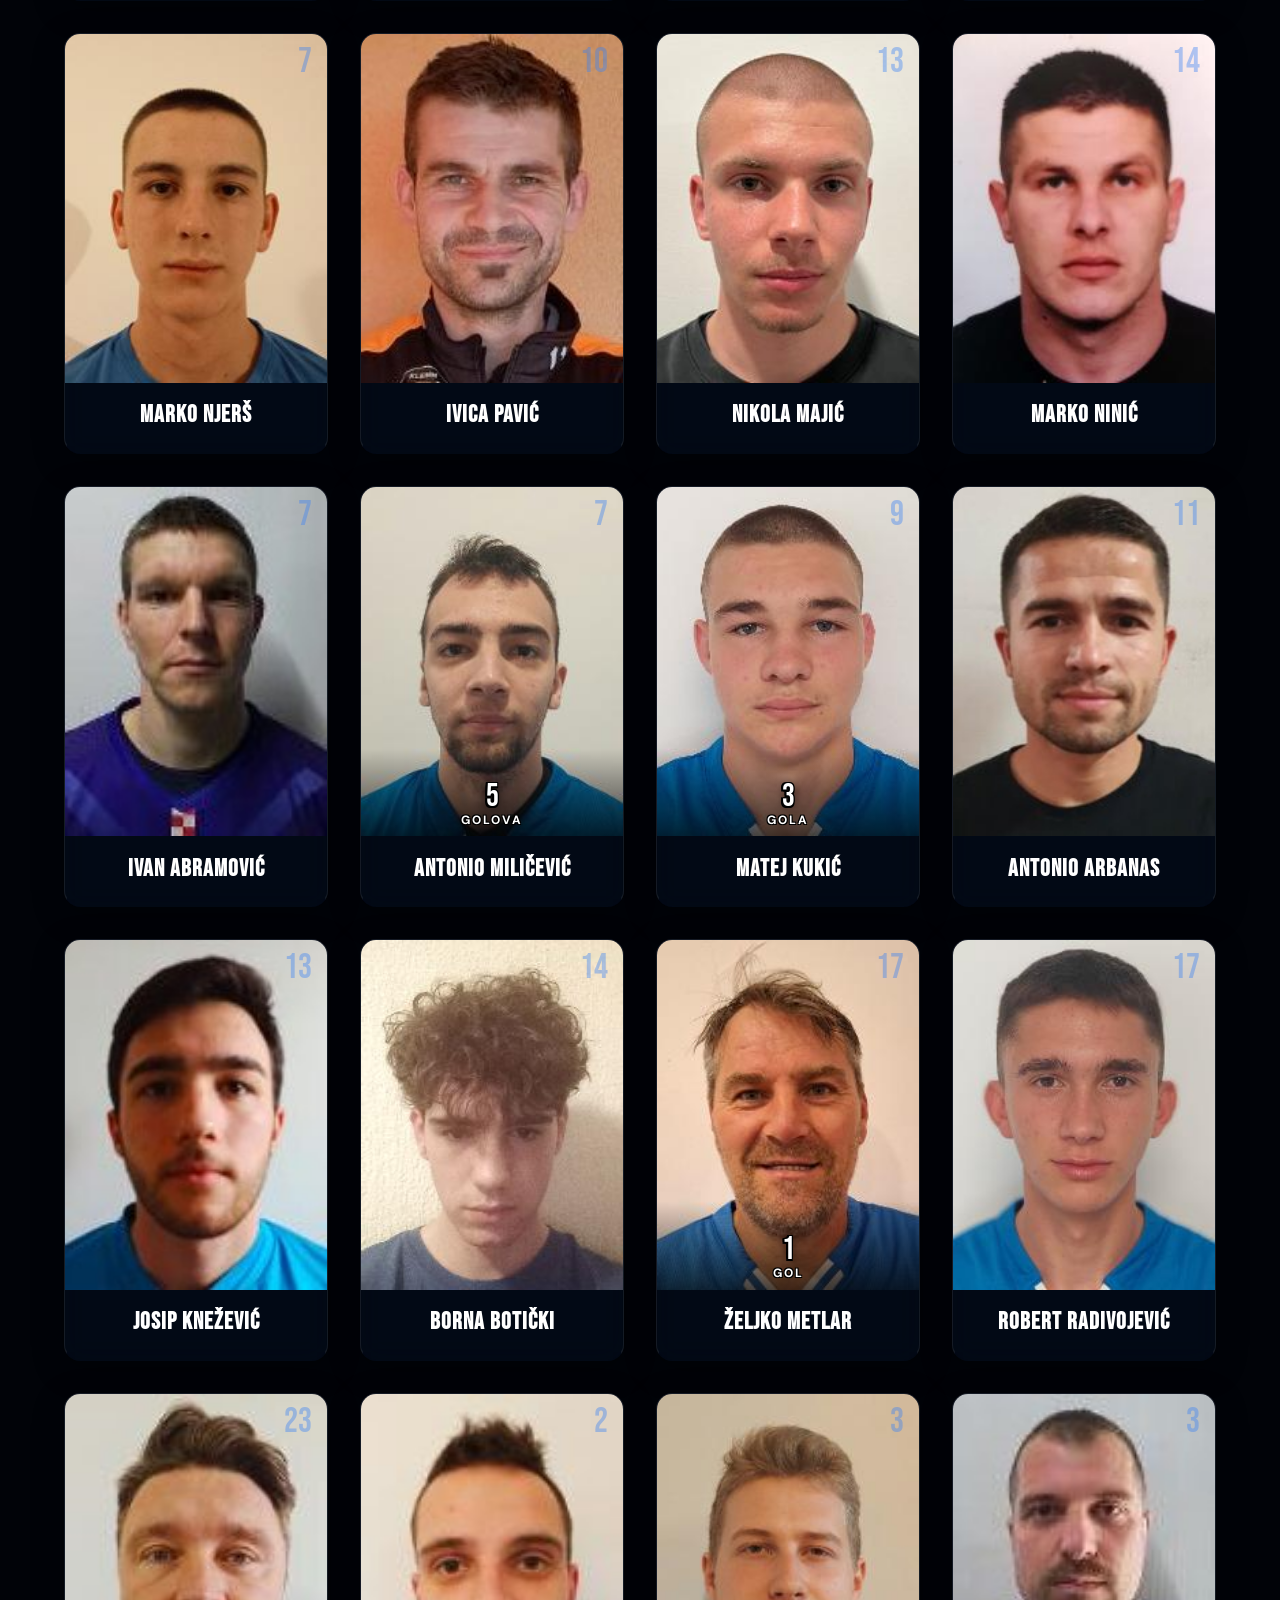
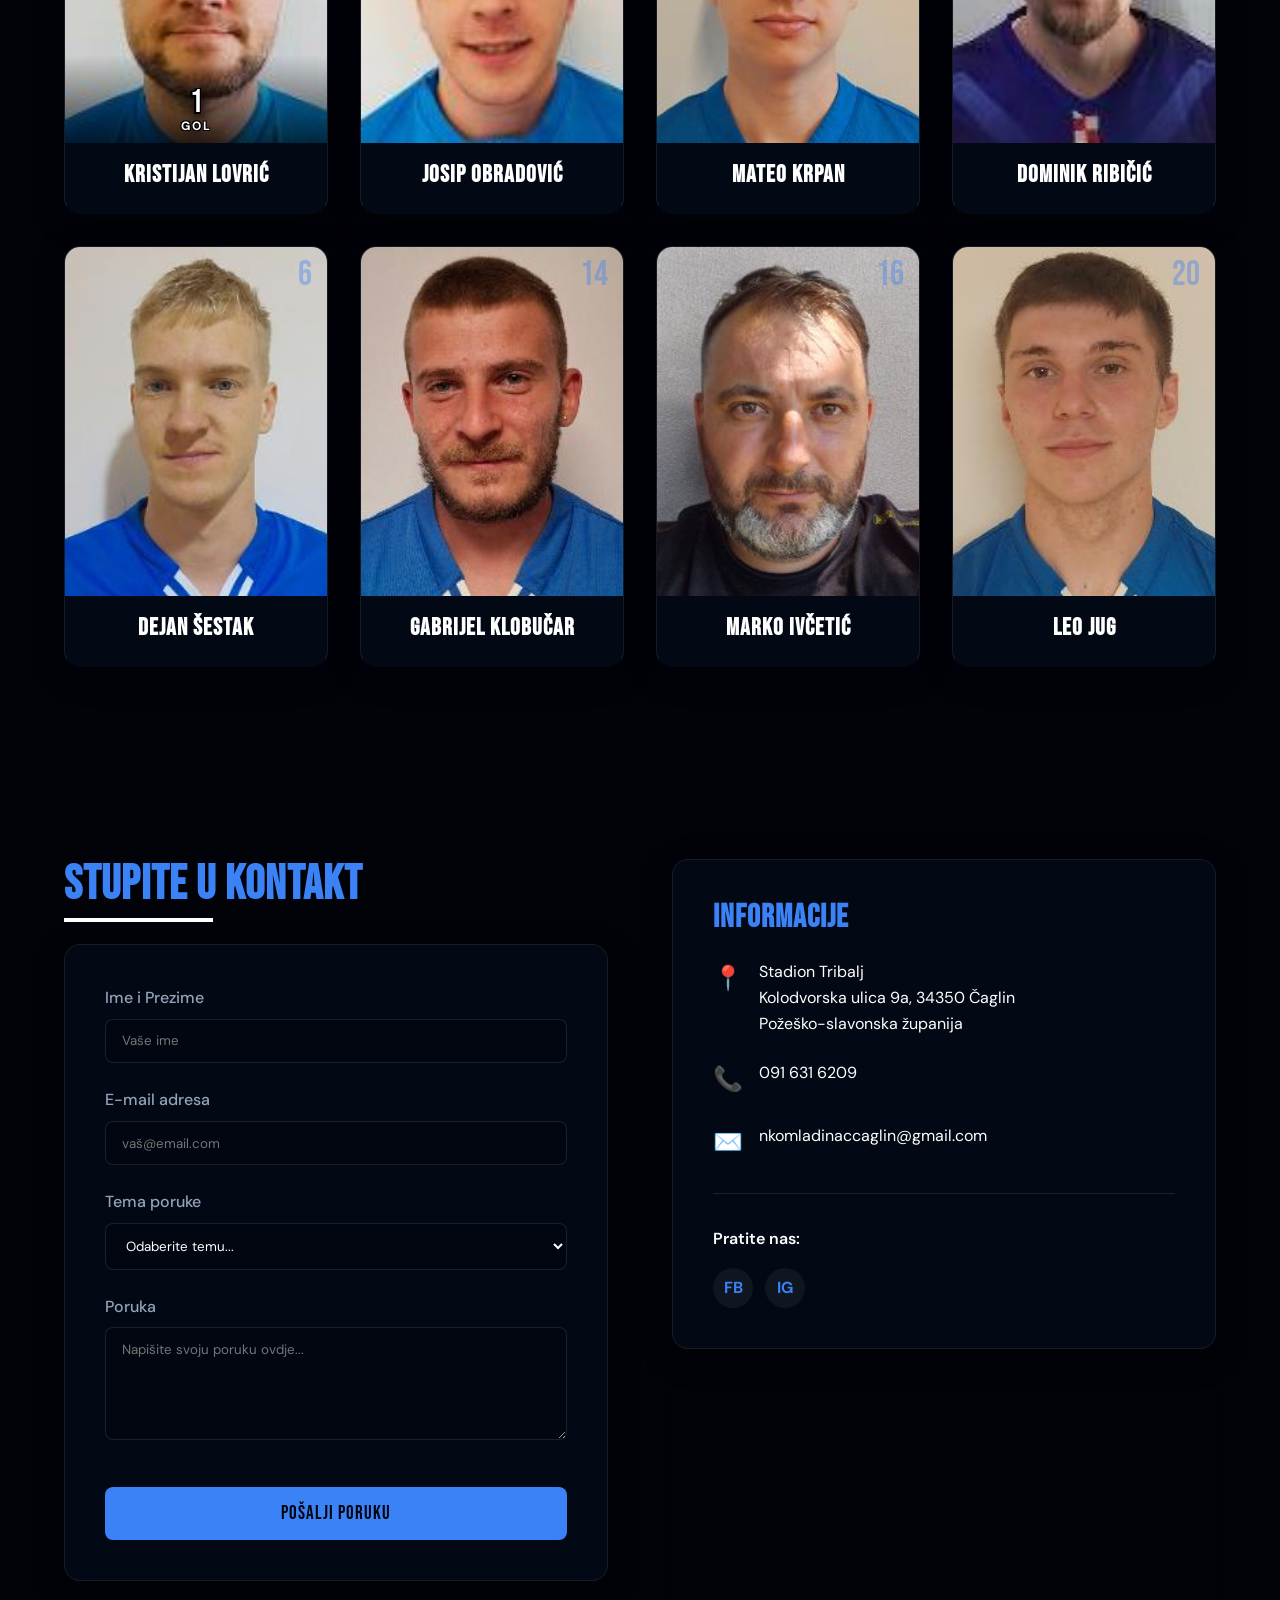
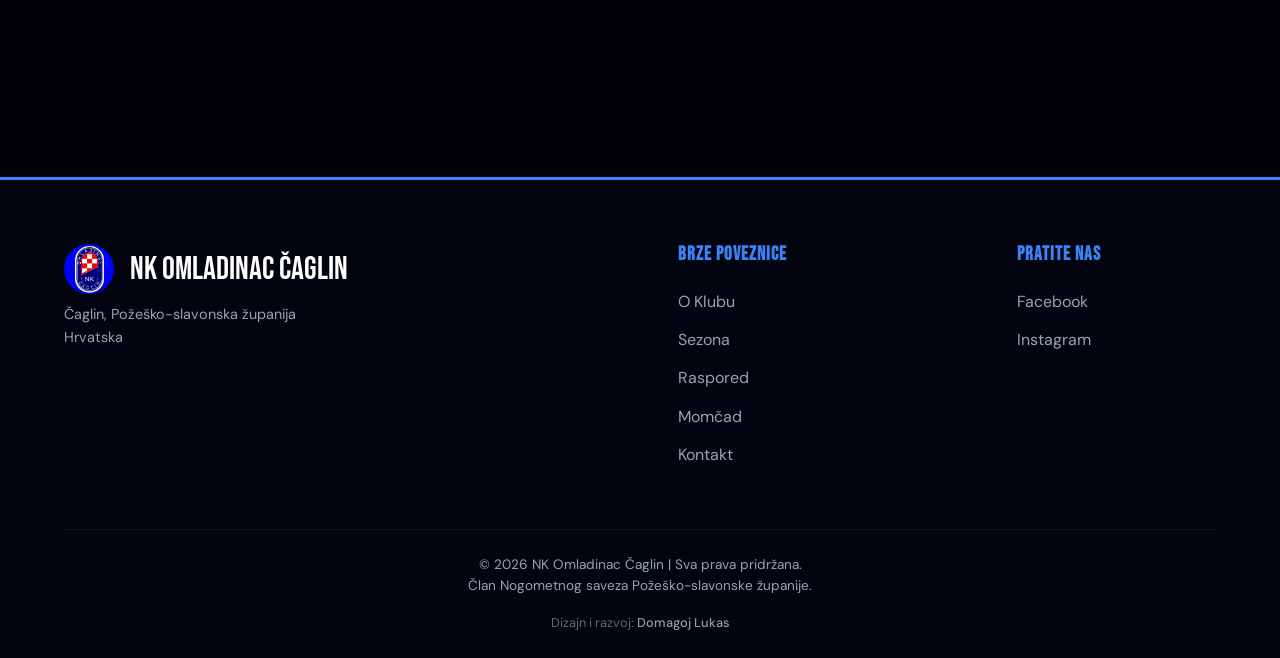
==== commit fd164f5c: "delete button" ====
--- a/index.html
+++ b/index.html
@@ -144,8 +144,6 @@
                                 </tbody>
                             </table>
                         </div>
-                        <a href="https://hns-cff.hr" target="_blank" rel="noopener noreferrer"
-                            class="btn btn-outline table-cta">Pogledaj detaljnu tablicu na HNS Semaforu &rarr;</a>
                     </div>
 
                     <!-- Zadnji rezultati -->
@@ -365,4 +363,4 @@
     <script src="script.js"></script>
 </body>
 
-</html>+</html>
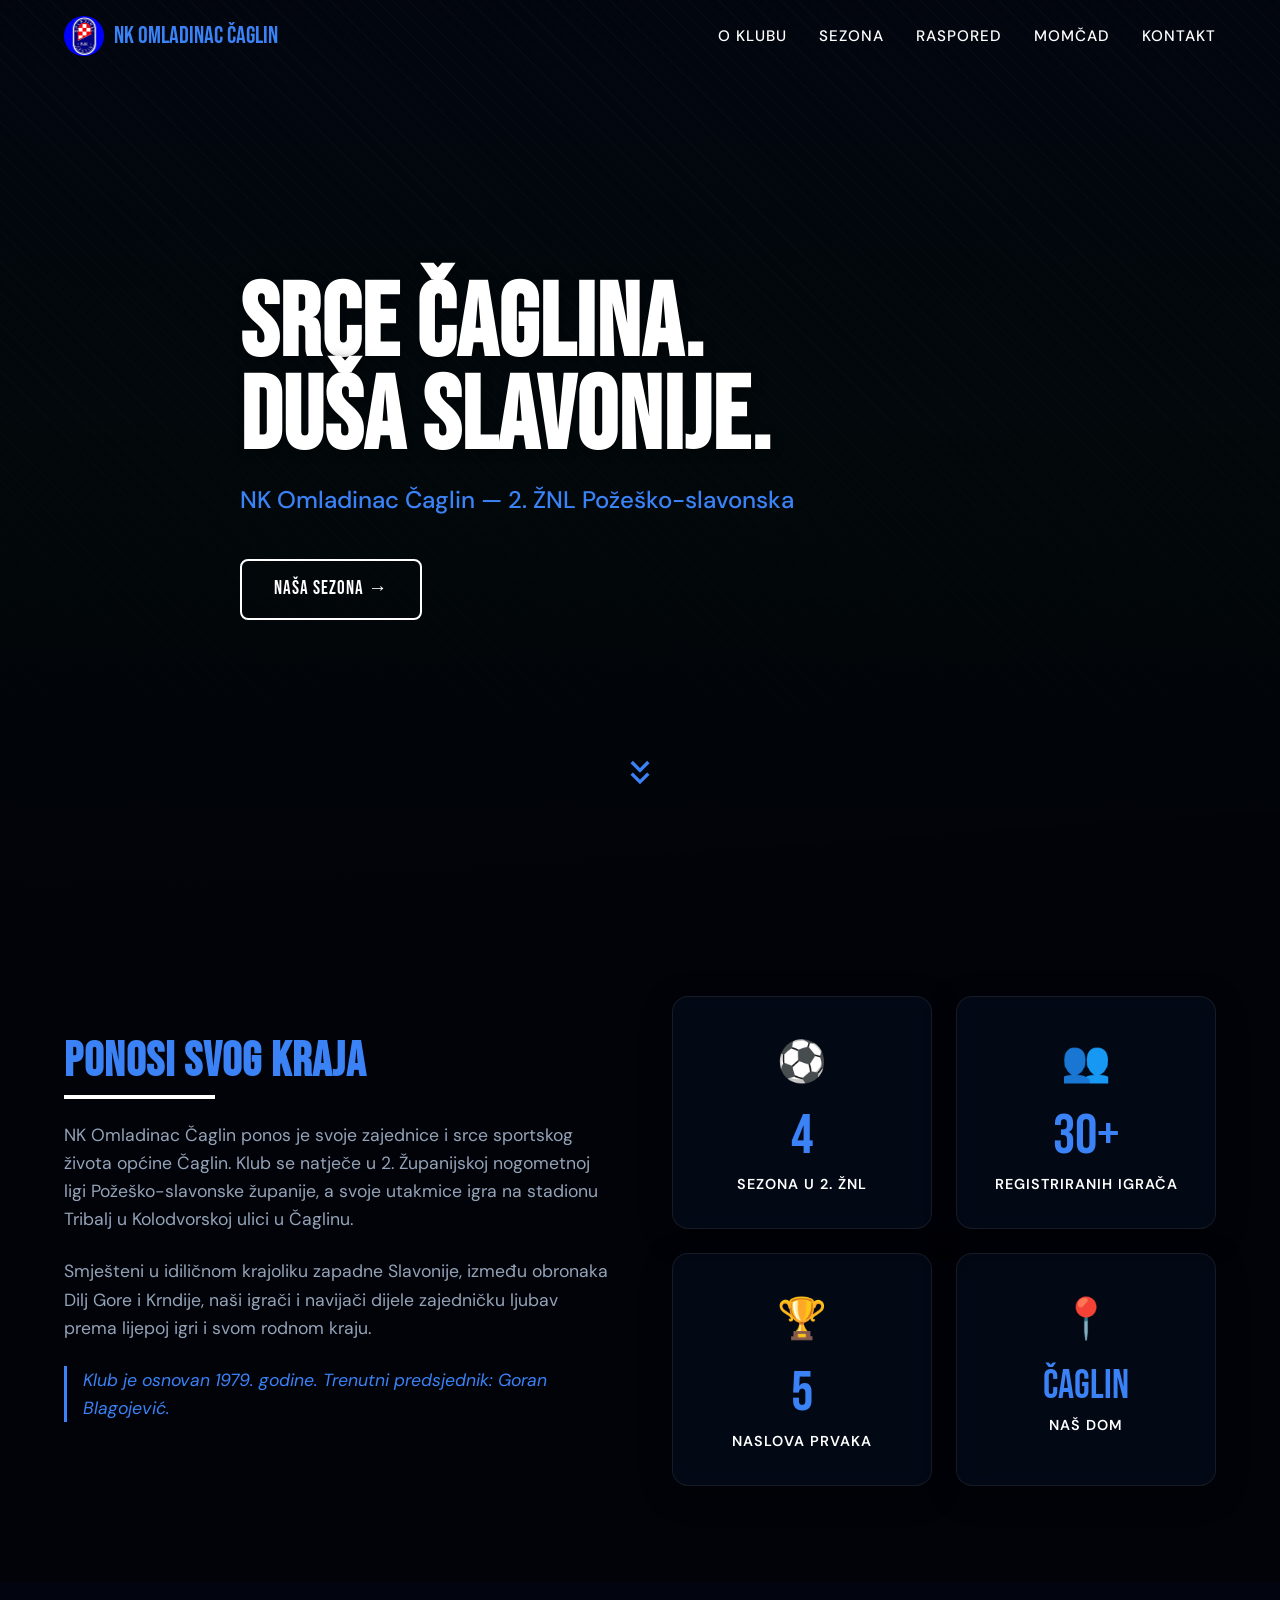
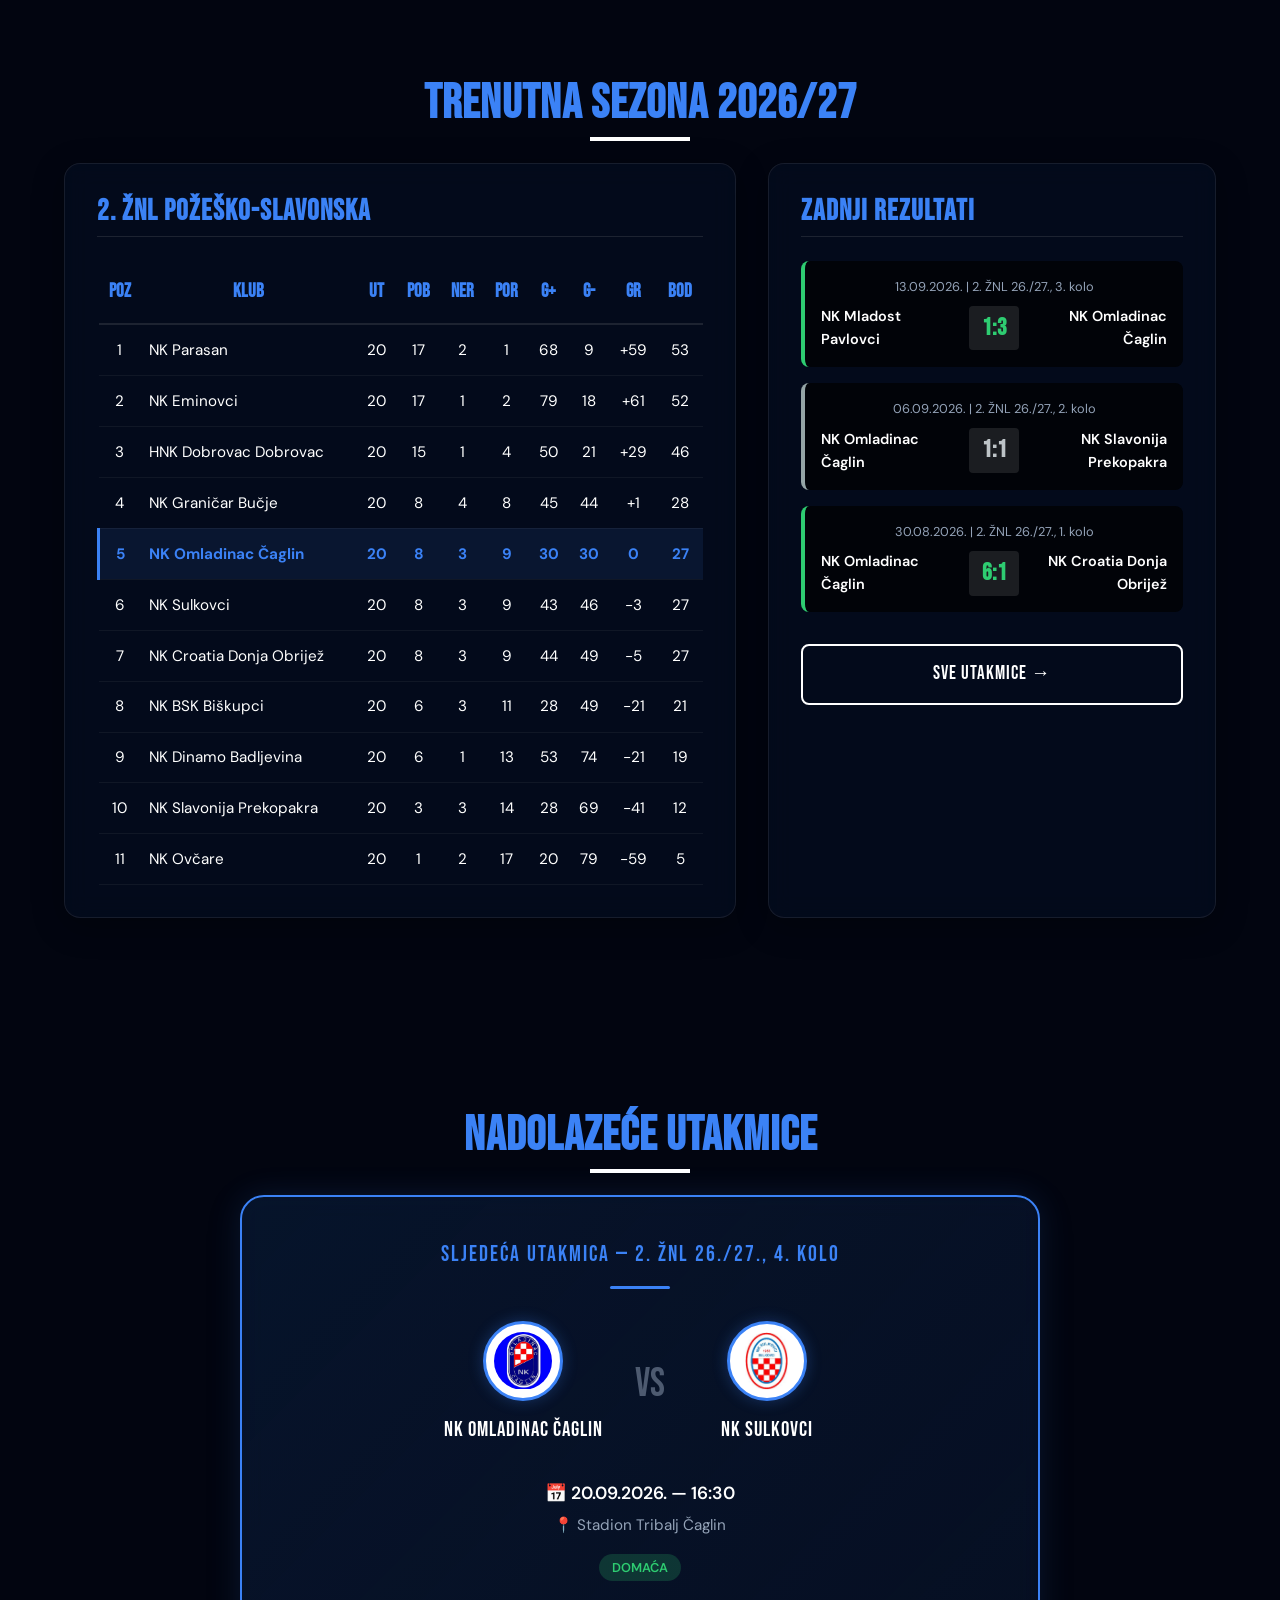
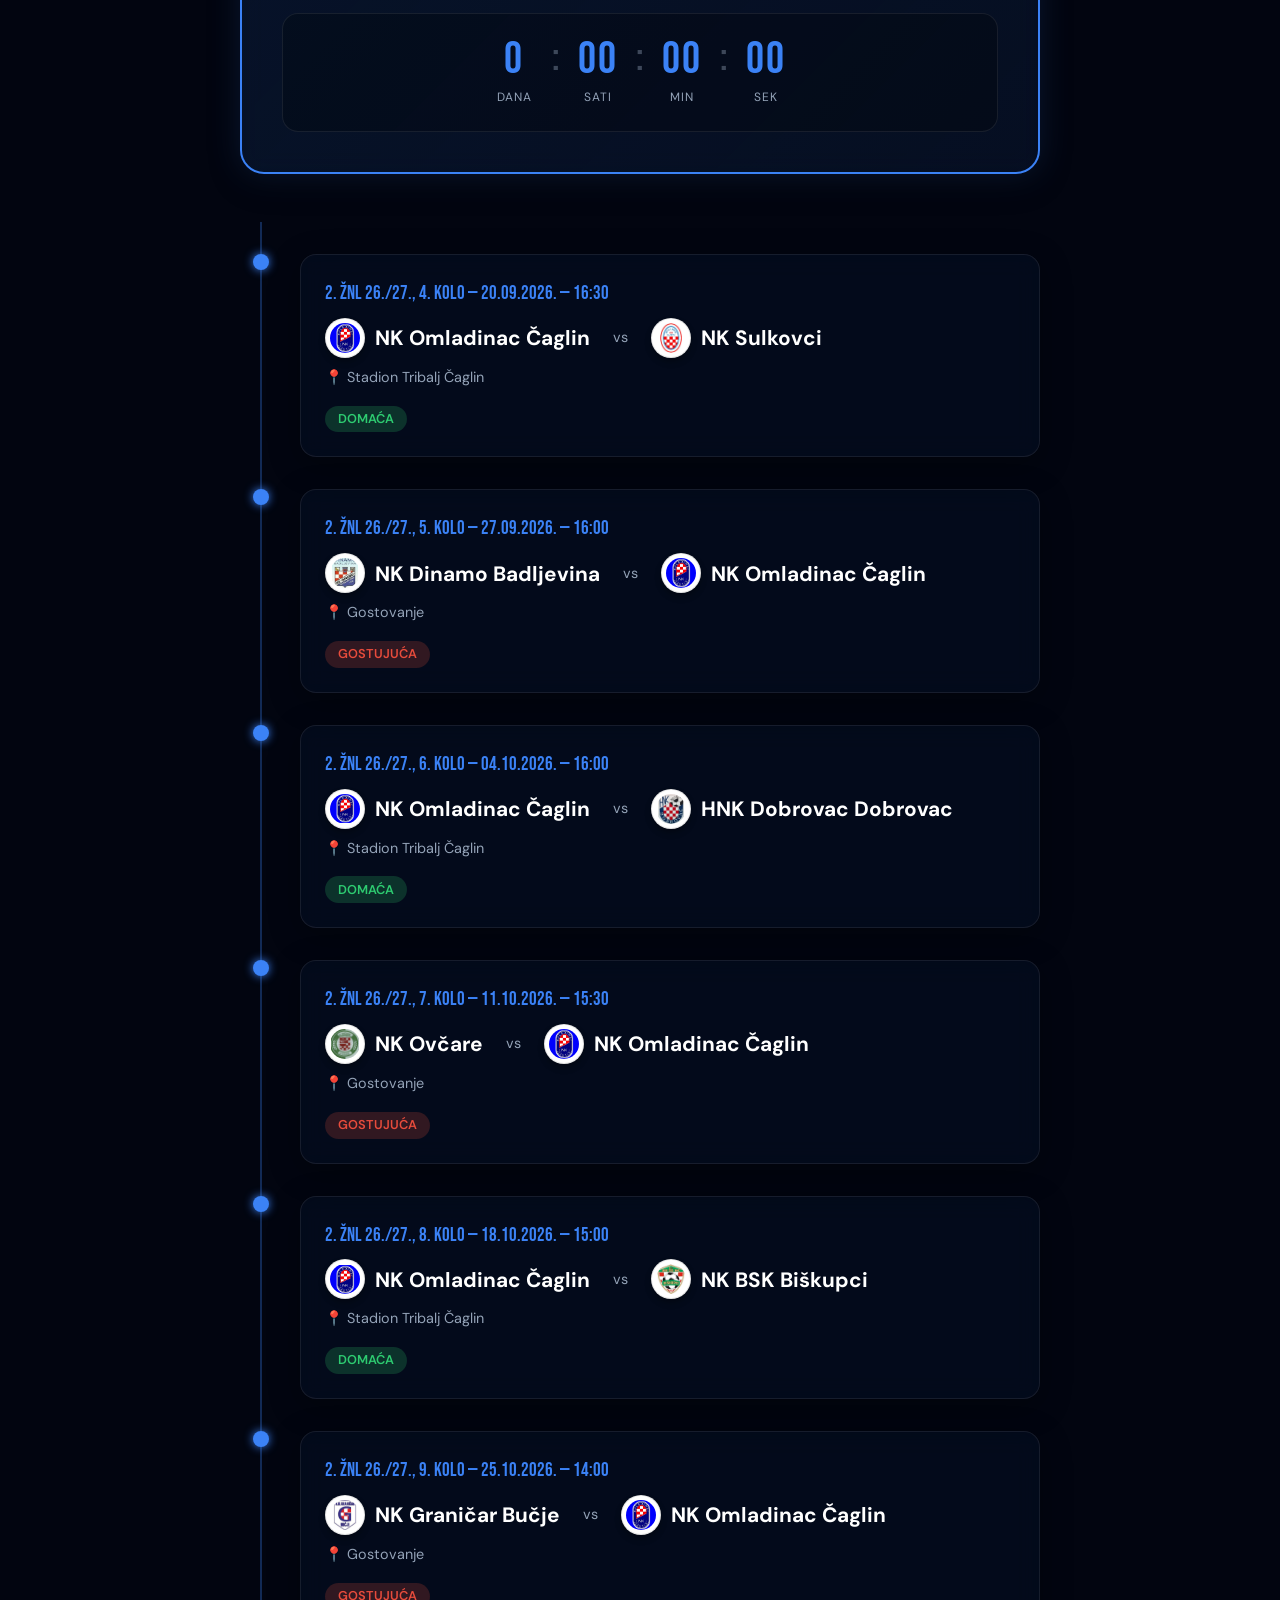
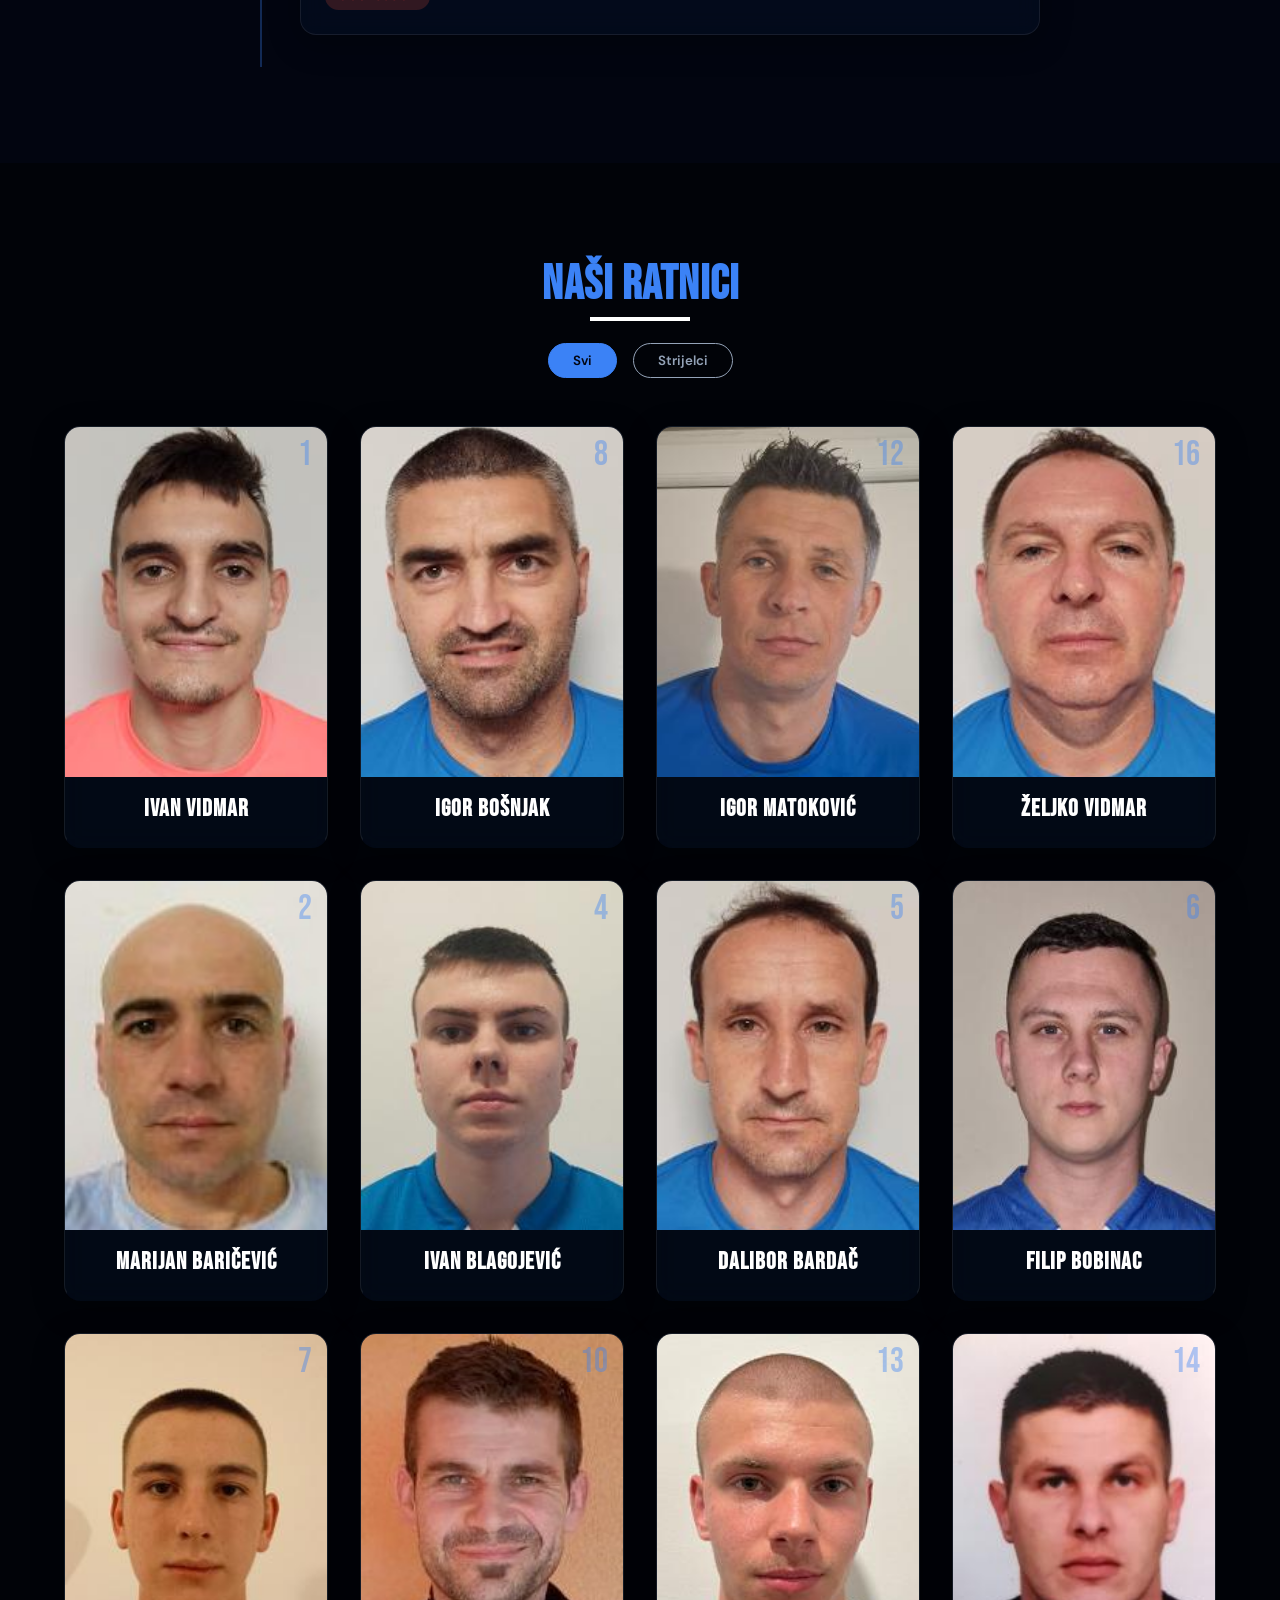
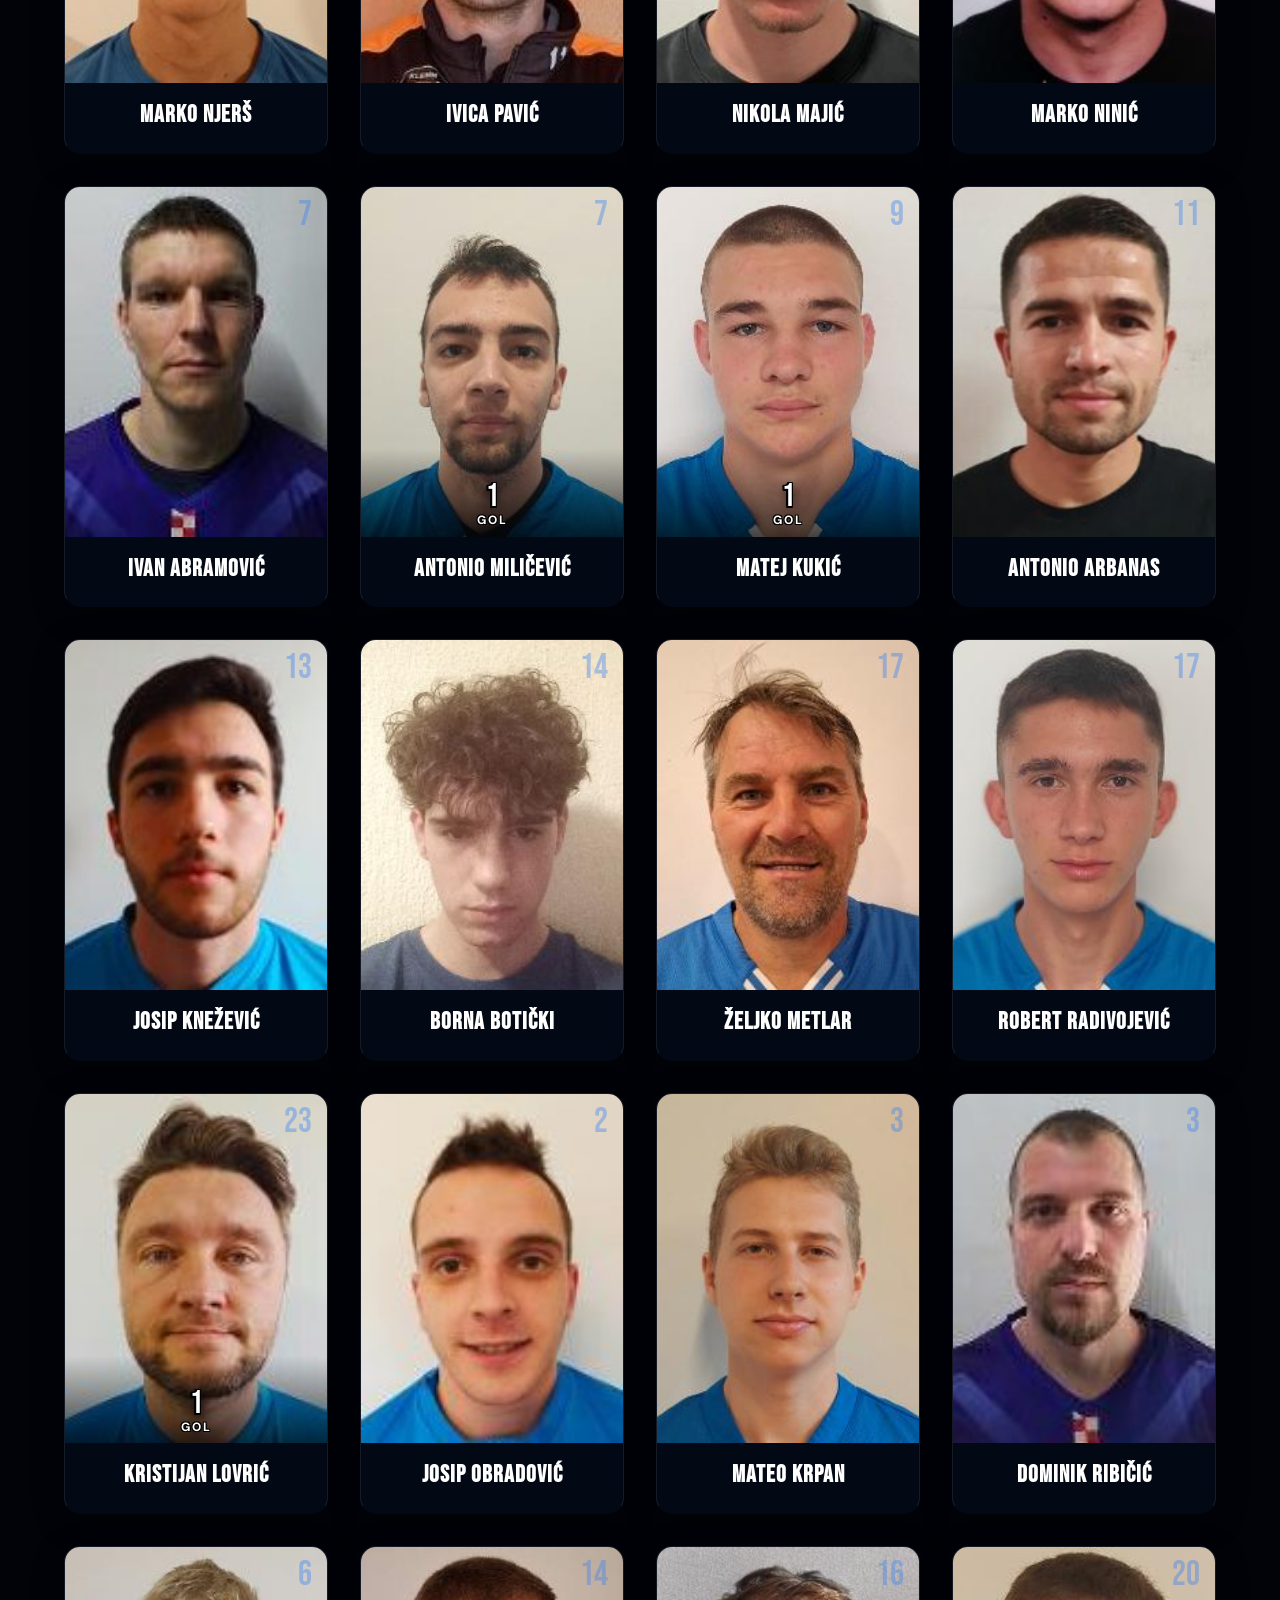
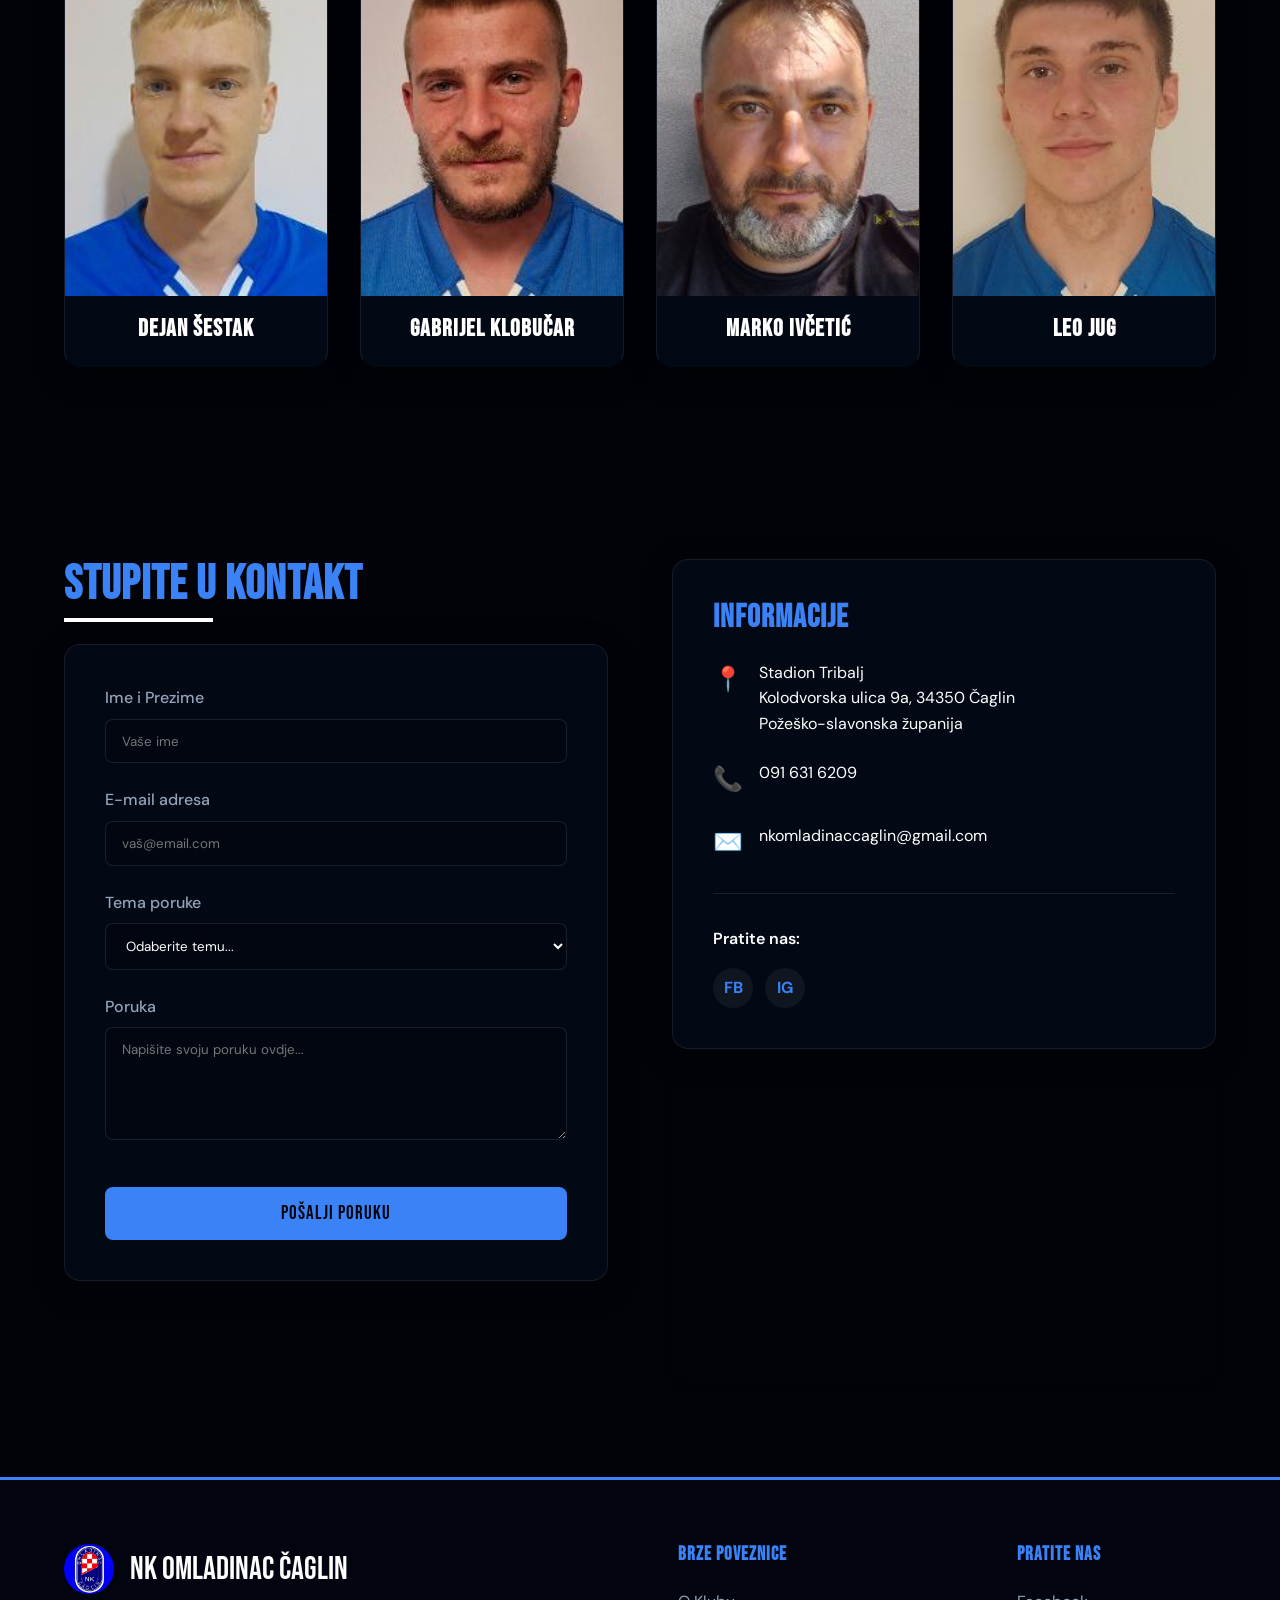
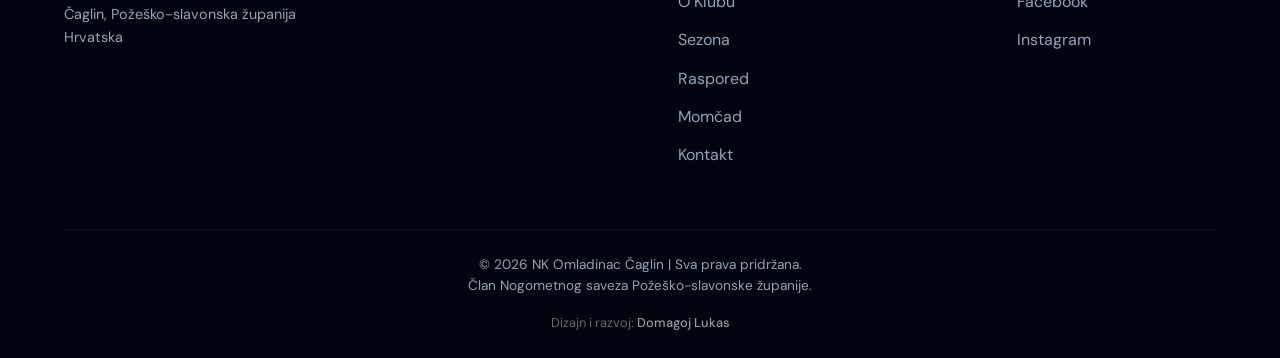
==== commit 468264c5: "Update current season title to 2026/27" ====
--- a/index.html
+++ b/index.html
@@ -117,7 +117,7 @@
         <!-- T R E N U T N A  S E Z O N A -->
         <section class="section season" id="sezona">
             <div class="container">
-                <h2 class="section-title center-title scroll-animate">Trenutna Sezona 2025/26</h2>
+                <h2 class="section-title center-title scroll-animate">Trenutna Sezona 2026/27</h2>
 
                 <div class="season-panels">
                     <!-- Tablica -->
